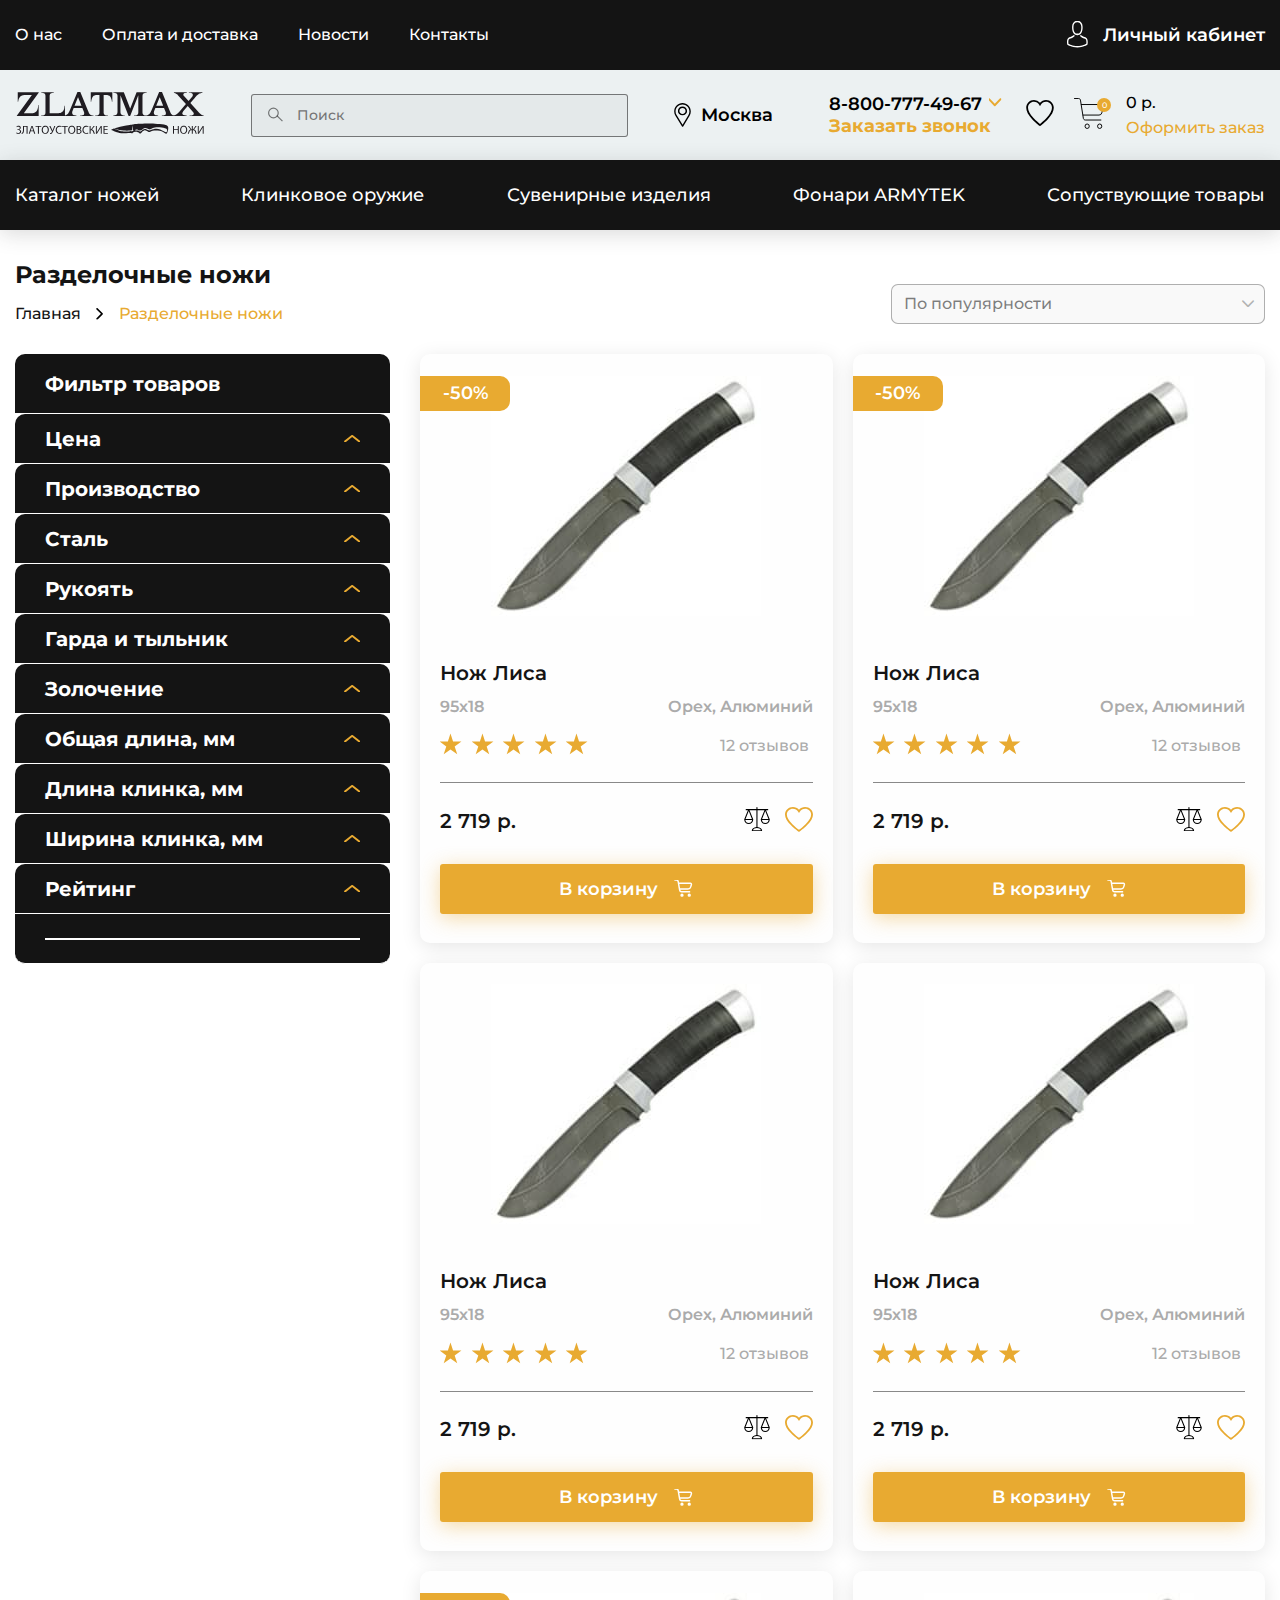
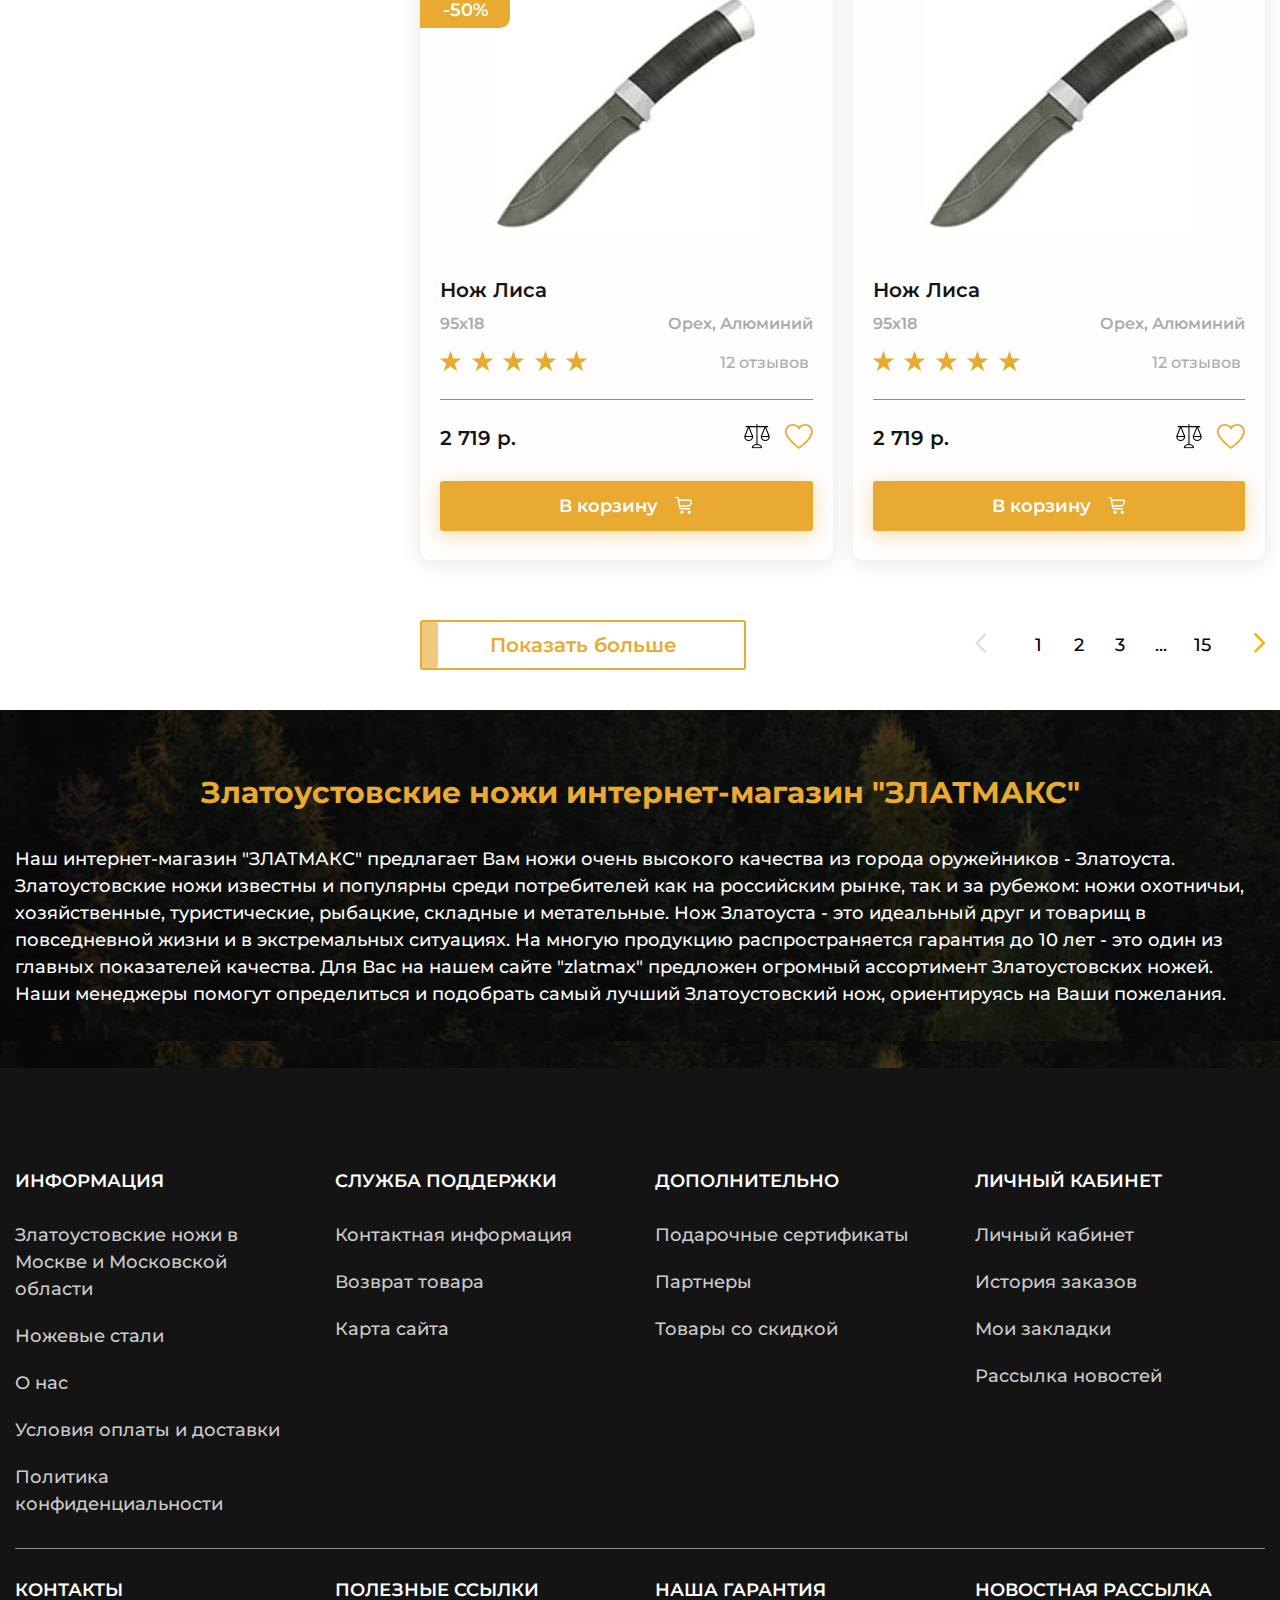
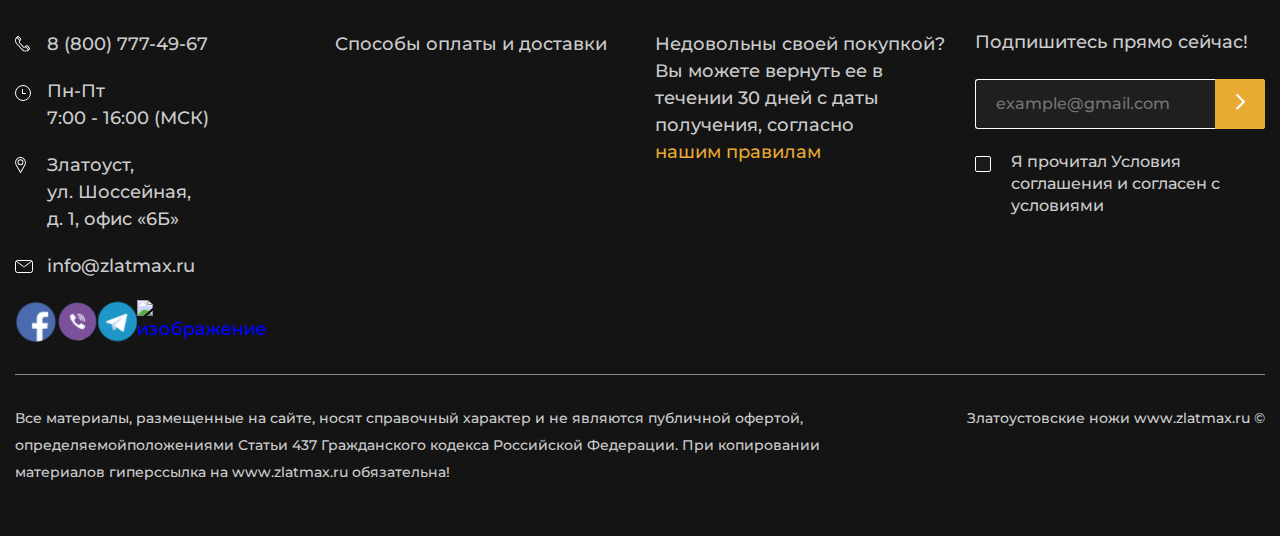
==== catalog.html @ 21d08f87 "Add files via upload" ====
<!DOCTYPE html>
<html lang="en">
<head>
   <meta charset="UTF-8">
   <meta name="viewport" content="width=device-width, initial-scale=1.0, maximum-scale=1.0, user-scalable=0">
   <meta name="format-detection" content="telephone=no">
   <meta name="description" content="On this site I will study CSS, HTML and Java Script, React">
   <meta name="keywords" content="Java-Script, JS, Java Script, React, HTML, CSS, SCSS, SASS, Home">
   <title>Catalog</title>
   <link rel="icon" href="assets/images/heart-like.svg">
   <link rel="stylesheet" href="https://necolas.github.io/normalize.css/8.0.1/normalize.css">
   <link rel="stylesheet" href="assets/css/catalog-style.min.css">
</head>
<body>
   <div class="wrapper">
   	<div class="header">
   	   <div class="header__top header-top">
   	      <div class="header-top__container container">
   	         <div class="header-top__menu menu">
   	            <button class="menu__back-btn"><svg>
   	                  <use xlink:href="./assets/images/sprite.svg#back-icon"></use>
   	               </svg>Назад</button>
   	            <div class="bottom-transition"></div>
   	            <nav class="menu__body">
   	               <ul class="menu__list">
   	                  <li class="menu__item menu__item_mobile"><a href="" class="menu__link">Личный кабинет</a></li>
   	                  <li class="menu__item menu__item_mobile"><a class="menu__link menu__link-next"><span>Каталог товаров</span><svg>
   	                           <use xlink:href="./assets/images/sprite.svg#next-icon"></use>
   	                        </svg></a></li>
   	                  <li class="menu__item"><a href="" class="menu__link">О нас</a></li>
   	                  <li class="menu__item"><a href="" class="menu__link">Оплата и доставка</a></li>
   	                  <li class="menu__item"><a href="" class="menu__link">Новости</a></li>
   	                  <li class="menu__item"><a href="" class="menu__link">Контакты</a></li>
   	               </ul>
   	            </nav>
   	         </div>
   	         <a href="" class="header-top__user"><svg>
   	               <use xlink:href="./assets/images/sprite.svg#profile-icon"></use>
   	            </svg><span>Личный кабинет</span></a>
   	         <button type="button" class="menu__btn"><span></span></button>
   	      </div>
   	   </div>
   	   <div class="header__center header-center">
   	      <div class="header-center__container container">
   	         <a href="" class="header-center__logo" tabindex="-1"><svg>
   	               <use xlink:href="./assets/images/sprite.svg#logo"></use>
   	            </svg></a>
   	         <div class="header-center__search">
   	            <form action="#" class="header-search">
   	               <button type="submit" class="header-search__btn" tabindex="-1"><svg>
   	                     <use xlink:href="./assets/images/sprite.svg#search-icon"></use>
   	                  </svg></button>
   	               <input type="text" class="header-search__input" placeholder="Поиск">
   	            </form>
   	         </div>
   	         <div class="header-center__actions header-actions">
   	            <a href="#" class="header-actions__location"><svg>
   	                  <use xlink:href="./assets/images/sprite.svg#location-logo"></use>
   	               </svg>Москва</a>
   	         </div>
   	         <div class="header-actions__phones header-phones">
   	            <div class="header-phones__inner">
   	               <div class="header-phones__wrapper">
   	                  <a href="tel:8-800-777-49-67" class="header-phones__number" tabindex="-1">8-800-777-49-67</a>
   	                  <button class="header-phones__btn"><svg>
   	                        <use xlink:href="./assets/images/sprite.svg#arrow-icon"></use>
   	                     </svg></button>
   	               </div>
   	               <ul class="header-phones__list">
   	                  <li class="header-phones__item"><a href="tel:8-800-777-49-68" class="header-phones__number">8-800-777-49-68</a></li>
   	                  <li class="header-phones__item"><a href="tel:8-800-777-49-69" class="header-phones__number">8-800-777-49-69</a></li>
   	                  <li class="header-phones__item"><a href="tel:8-800-777-49-70" class="header-phones__number">8-800-777-49-70</a></li>
   	               </ul>
   	            </div>
   	            <a class="header-phones__order-call" href="" tabindex="-1">Заказать звонок</a>
   	         </div>
   	         <button class="header-action__favorite" tabindex="-1"><svg>
   	               <use xlink:href="./assets/images/sprite.svg#heart-like"></use>
   	            </svg></button>
   	         <div class="header-center__cart header-cart">
   	            <a href="" class="header-cart__icon" tabindex="-1"><svg>
   	                  <use xlink:href="./assets/images/sprite.svg#cart-icon"></use>
   	               </svg><span>0</span></a>
   	            <div class="header-cart__body">
   	               <div class="header-cart__balance">0 р.</div>
   	               <a href="" class="header-cart__checkout">Оформить заказ</a>
   	            </div>
   	         </div>
   	      </div>
   	   </div>
   	   <div class="header__bottom header-bottom">
   	      <nav class="header-bottom__menu menu-catalog">
   	         <div class="menu-catalog__container container">
   	            <ul class="menu-catalog__list">
   	               <li class="menu-catalog__item"><button id="menu1" class="menu-catalog__link">Каталог ножей</button></li>
   	               <li class="menu-catalog__item"><button id="menu2" class="menu-catalog__link">Клинковое оружие</button></li>
   	               <li class="menu-catalog__item"><button class="menu-catalog__link menu-catalog__link_not-active">Сувенирные изделия</button></li>
   	               <li class="menu-catalog__item"><button class="menu-catalog__link menu-catalog__link_not-active">Фонари ARMYTEK</button></li>
   	               <li class="menu-catalog__item"><button class="menu-catalog__link menu-catalog__link_not-active">Сопуствующие товары</button></li>
   	            </ul>
   	         </div>
   	         <div class="header-bottom__sub-menu sub-menu-catalog">
   	            <div class="sub-menu-catalog__container container">
   	               <div id="subMenu1" class="sub-menu-catalog__block">
   	                  <div class="sub-menu-catalog__column">
   	                     <a href="" class="sub-menu-catalog__category">Категория ножей</a>
   	                     <div class="sub-menu-catalog__decor"></div>
   	                     <ul class="sub-menu-catalog__list">
   	                        <li class="sub-menu-catalog__item"><a href="http://localhost:3000/catalog.html" class="sub-menu-catalog__link sub-menu-catalog__link_active">Разделочные ножи</a></li>
   	                        <li class="sub-menu-catalog__item"><a href="" class="sub-menu-catalog__link">Туристические ножи</a></li>
   	                        <li class="sub-menu-catalog__item"><a href="" class="sub-menu-catalog__link">Ножи охотничьи</a></li>
   	                        <li class="sub-menu-catalog__item"><a href="" class="sub-menu-catalog__link">Булатные ножи</a></li>
   	                        <li class="sub-menu-catalog__item"><a href="" class="sub-menu-catalog__link">Ножи из дамаска</a></li>
   	                        <li class="sub-menu-catalog__item"><a href="" class="sub-menu-catalog__link">Тактического назначения</a></li>
   	                        <li class="sub-menu-catalog__item"><a href="" class="sub-menu-catalog__link">Метательные ножи</a></li>
   	                        <li class="sub-menu-catalog__item"><a href="" class="sub-menu-catalog__link">Мачете и кукри</a></li>
   	                        <li class="sub-menu-catalog__item"><a href="" class="sub-menu-catalog__link">Ножи кухонные</a></li>
   	                     </ul>
   	                     <div class="sub-menu-catalog__decor"></div>
   	                     <a href="" class="sub-menu-catalog__see-all">Смотреть все</a>
   	                  </div>
   	                  <div class="sub-menu-catalog__column">
   	                     <a href="" class="sub-menu-catalog__category">Производство ножей</a>
   	                     <div class="sub-menu-catalog__decor"></div>
   	                     <ul class="sub-menu-catalog__list">
   	                        <li class="sub-menu-catalog__item"><a href="" class="sub-menu-catalog__link">Ножи АИР</a></li>
   	                        <li class="sub-menu-catalog__item"><a href="" class="sub-menu-catalog__link">Ножи ЗИК</a></li>
   	                        <li class="sub-menu-catalog__item"><a href="" class="sub-menu-catalog__link">Ножи ЗЗОСС</a></li>
   	                        <li class="sub-menu-catalog__item"><a href="" class="sub-menu-catalog__link">Ножи РОСоружие</a></li>
   	                        <li class="sub-menu-catalog__item"><a href="" class="sub-menu-catalog__link">Ножи из дамаска</a></li>
   	                        <li class="sub-menu-catalog__item"><a href="" class="sub-menu-catalog__link">Ножи Оружейник</a></li>
   	                        <li class="sub-menu-catalog__item"><a href="" class="sub-menu-catalog__link">Булат Сергея Баранова</a></li>
   	                        <li class="sub-menu-catalog__item"><a href="" class="sub-menu-catalog__link">Булат Андрея Умерова</a></li>
   	                        <li class="sub-menu-catalog__item"><a href="" class="sub-menu-catalog__link">Ножи Златко</a></li>
   	                        <li class="sub-menu-catalog__item"><a href="" class="sub-menu-catalog__link">Ножи Стиль-М</a></li>
   	                        <li class="sub-menu-catalog__item"><a href="" class="sub-menu-catalog__link">Оружейная компания</a></li>
   	                     </ul>
   	                     <div class="sub-menu-catalog__decor"></div>
   	                     <a href="" class="sub-menu-catalog__see-all">Смотреть все</a>
   	                  </div>
   	                  <div class="sub-menu-catalog__column">
   	                     <a href="" class="sub-menu-catalog__category">Ножи по маркам стали</a>
   	                     <div class="sub-menu-catalog__decor"></div>
   	                     <ul class="sub-menu-catalog__list">
   	                        <li class="sub-menu-catalog__item"><a href="" class="sub-menu-catalog__link">Ножи из стали 40х102С2М</a></li>
   	                        <li class="sub-menu-catalog__item"><a href="" class="sub-menu-catalog__link">Ножи из стали 95х18</a></li>
   	                        <li class="sub-menu-catalog__item"><a href="" class="sub-menu-catalog__link">Ножи из стали 100х13м</a></li>
   	                        <li class="sub-menu-catalog__item"><a href="" class="sub-menu-catalog__link">Ножи из стали 110х18м-ШД</a></li>
   	                        <li class="sub-menu-catalog__item"><a href="" class="sub-menu-catalog__link">Ножи из стали ЭИ-107 ТЦ</a></li>
   	                        <li class="sub-menu-catalog__item"><a href="" class="sub-menu-catalog__link">Ножи из стали 50х14МФ</a></li>
   	                        <li class="sub-menu-catalog__item"><a href="" class="sub-menu-catalog__link">Ножи из стали AUS-8</a></li>
   	                        <li class="sub-menu-catalog__item"><a href="" class="sub-menu-catalog__link">Ножи из стали К340</a></li>
   	                        <li class="sub-menu-catalog__item"><a href="" class="sub-menu-catalog__link">Ножи из стали M390</a></li>
   	                        <li class="sub-menu-catalog__item"><a href="" class="sub-menu-catalog__link">Ножи из стали ЭП-766</a></li>
   	                     </ul>
   	                     <div class="sub-menu-catalog__decor"></div>
   	                     <a href="" class="sub-menu-catalog__see-all">Смотреть все</a>
   	                  </div>
   	                  <div class="sub-menu-catalog__column">
   	                     <a href="" class="sub-menu-catalog__category">Заточка и полировка ножей</a>
   	                     <div class="sub-menu-catalog__decor"></div>
   	                     <ul class="sub-menu-catalog__list">
   	                        <li class="sub-menu-catalog__item"><a href="" class="sub-menu-catalog__link">Паста ГОИ</a></li>
   	                        <li class="sub-menu-catalog__item"><a href="" class="sub-menu-catalog__link">Алмазная паста</a></li>
   	                        <li class="sub-menu-catalog__item"><a href="" class="sub-menu-catalog__link">Бруски и камни для заточки</a></li>
   	                        <li class="sub-menu-catalog__item"><a href="" class="sub-menu-catalog__link">Заточные системы</a></li>
   	                     </ul>
   	                     <div class="sub-menu-catalog__decor"></div>
   	                     <a href="" class="sub-menu-catalog__see-all">Смотреть все</a>
   	                  </div>
   	                  <div class="sub-menu-catalog__column">
   	                     <a href="" class="sub-menu-catalog__category">Ножевая мастерская</a>
   	                     <div class="sub-menu-catalog__decor"></div>
   	                     <ul class="sub-menu-catalog__list">
   	                        <li class="sub-menu-catalog__item"><a href="" class="sub-menu-catalog__link">Ножевые клинки</a></li>
   	                        <li class="sub-menu-catalog__item"><a href="" class="sub-menu-catalog__link">Заготовки для ножей</a></li>
   	                        <li class="sub-menu-catalog__item"><a href="" class="sub-menu-catalog__link">Литье для ножей</a></li>
   	                        <li class="sub-menu-catalog__item"><a href="" class="sub-menu-catalog__link">Материалы для рукоятей</a></li>
   	                        <li class="sub-menu-catalog__item"><a href="" class="sub-menu-catalog__link">Уход за рукоятиями ножей</a></li>
   	                     </ul>
   	                     <div class="sub-menu-catalog__decor"></div>
   	                     <a href="" class="sub-menu-catalog__see-all">Смотреть все</a>
   	                  </div>
   	               </div>
   	               <div id="subMenu2" class="sub-menu-catalog__block">
   	                  <div class="sub-menu-catalog__column">
   	                     <a href="" class="sub-menu-catalog__category">Производство ножей</a>
   	                     <div class="sub-menu-catalog__decor"></div>
   	                     <ul class="sub-menu-catalog__list">
   	                        <li class="sub-menu-catalog__item"><a href="" class="sub-menu-catalog__link">Ножи АИР</a></li>
   	                        <li class="sub-menu-catalog__item"><a href="" class="sub-menu-catalog__link">Ножи ЗИК</a></li>
   	                        <li class="sub-menu-catalog__item"><a href="" class="sub-menu-catalog__link">Ножи ЗЗОСС</a></li>
   	                        <li class="sub-menu-catalog__item"><a href="" class="sub-menu-catalog__link">Ножи РОСоружие</a></li>
   	                        <li class="sub-menu-catalog__item"><a href="" class="sub-menu-catalog__link">Ножи из дамаска</a></li>
   	                        <li class="sub-menu-catalog__item"><a href="" class="sub-menu-catalog__link">Ножи Оружейник</a></li>
   	                        <li class="sub-menu-catalog__item"><a href="" class="sub-menu-catalog__link">Булат Сергея Баранова</a></li>
   	                        <li class="sub-menu-catalog__item"><a href="" class="sub-menu-catalog__link">Булат Андрея Умерова</a></li>
   	                        <li class="sub-menu-catalog__item"><a href="" class="sub-menu-catalog__link">Ножи Златко</a></li>
   	                        <li class="sub-menu-catalog__item"><a href="" class="sub-menu-catalog__link">Ножи Стиль-М</a></li>
   	                        <li class="sub-menu-catalog__item"><a href="" class="sub-menu-catalog__link">Оружейная компания</a></li>
   	                     </ul>
   	                     <div class="sub-menu-catalog__decor"></div>
   	                     <a href="" class="sub-menu-catalog__see-all">Смотреть все</a>
   	                  </div>
   	                  <div class="sub-menu-catalog__column">
   	                     <a href="" class="sub-menu-catalog__category">Ножи по маркам стали</a>
   	                     <div class="sub-menu-catalog__decor"></div>
   	                     <ul class="sub-menu-catalog__list">
   	                        <li class="sub-menu-catalog__item"><a href="" class="sub-menu-catalog__link">Ножи из стали 40х102С2М</a></li>
   	                        <li class="sub-menu-catalog__item"><a href="" class="sub-menu-catalog__link">Ножи из стали 95х18</a></li>
   	                        <li class="sub-menu-catalog__item"><a href="" class="sub-menu-catalog__link">Ножи из стали 100х13м</a></li>
   	                        <li class="sub-menu-catalog__item"><a href="" class="sub-menu-catalog__link">Ножи из стали 110х18м-ШД</a></li>
   	                        <li class="sub-menu-catalog__item"><a href="" class="sub-menu-catalog__link">Ножи из стали ЭИ-107 ТЦ</a></li>
   	                        <li class="sub-menu-catalog__item"><a href="" class="sub-menu-catalog__link">Ножи из стали 50х14МФ</a></li>
   	                        <li class="sub-menu-catalog__item"><a href="" class="sub-menu-catalog__link">Ножи из стали AUS-8</a></li>
   	                        <li class="sub-menu-catalog__item"><a href="" class="sub-menu-catalog__link">Ножи из стали К340</a></li>
   	                        <li class="sub-menu-catalog__item"><a href="" class="sub-menu-catalog__link">Ножи из стали M390</a></li>
   	                        <li class="sub-menu-catalog__item"><a href="" class="sub-menu-catalog__link">Ножи из стали ЭП-766</a></li>
   	                     </ul>
   	                     <div class="sub-menu-catalog__decor"></div>
   	                     <a href="" class="sub-menu-catalog__see-all">Смотреть все</a>
   	                  </div>
   	                  <div class="sub-menu-catalog__column">
   	                     <a href="" class="sub-menu-catalog__category">Заточка и полировка ножей</a>
   	                     <div class="sub-menu-catalog__decor"></div>
   	                     <ul class="sub-menu-catalog__list">
   	                        <li class="sub-menu-catalog__item"><a href="" class="sub-menu-catalog__link">Паста ГОИ</a></li>
   	                        <li class="sub-menu-catalog__item"><a href="" class="sub-menu-catalog__link">Алмазная паста</a></li>
   	                        <li class="sub-menu-catalog__item"><a href="" class="sub-menu-catalog__link">Бруски и камни для заточки</a></li>
   	                        <li class="sub-menu-catalog__item"><a href="" class="sub-menu-catalog__link">Заточные системы</a></li>
   	                     </ul>
   	                     <div class="sub-menu-catalog__decor"></div>
   	                     <a href="" class="sub-menu-catalog__see-all">Смотреть все</a>
   	                  </div>
   	                  <div class="sub-menu-catalog__column">
   	                     <a href="" class="sub-menu-catalog__category">Ножевая мастерская</a>
   	                     <div class="sub-menu-catalog__decor"></div>
   	                     <ul class="sub-menu-catalog__list">
   	                        <li class="sub-menu-catalog__item"><a href="" class="sub-menu-catalog__link">Ножевые клинки</a></li>
   	                        <li class="sub-menu-catalog__item"><a href="" class="sub-menu-catalog__link">Заготовки для ножей</a></li>
   	                        <li class="sub-menu-catalog__item"><a href="" class="sub-menu-catalog__link">Литье для ножей</a></li>
   	                        <li class="sub-menu-catalog__item"><a href="" class="sub-menu-catalog__link">Материалы для рукоятей</a></li>
   	                        <li class="sub-menu-catalog__item"><a href="" class="sub-menu-catalog__link">Уход за рукоятиями ножей</a></li>
   	                     </ul>
   	                     <div class="sub-menu-catalog__decor"></div>
   	                     <a href="" class="sub-menu-catalog__see-all">Смотреть все</a>
   	                  </div>
   	               </div>
   	            </div>
   	         </div>
   	      </nav>
   	   </div>
   	</div>
   	<main class="main">
   		<div class="header-catalog">
   			<div class="container header-catalog__container">
   				<div class="header-catalog__wrapper">
   					<h1 class="header-catalog__title">Разделочные ножи</h1>
   					<nav class="breadcrumbs">
   						<ul class="breadcrumbs__list">
   							<li class="breadcrumbs__item"><a href="http://localhost:3000" class="breadcrumbs__link"><span>Главная</span><svg>
   										<use xlink:href="./assets/images/sprite.svg#arrow-icon-white"></use>
   									</svg></a></li>
   							<li class="breadcrumbs__item"><span class="breadcrumbs__current">Разделочные ножи</span></li>
   						</ul>
   					</nav>
   				</div>
   				<div class="catalog__control">
   					<select name="form[]" class="control">
   						<option value="1">По популярности</option>
   						<option value="2">Дешевле</option>
   						<option value="3">Дороже</option>
   						<option value="4">По рейтингу</option>
   					</select>
   				</div>
   			</div>
   		</div>
   		<div class="catalog">
   			<div class="catalog__container container">
   				<div class="catalog__row">
   					<div class="catalog__filter filter-catalog">
   						<div class="filter-catalog__title filter-catalog__title_home">Фильтр товаров<svg class="filter-catalog__title-svg">
   								<use xlink:href="./assets/images/sprite.svg#icon-spoiler"></use>
   							</svg>
   						</div>
   						<div class="filter-catalog__wrapper">
   							<div>
   								<details class="filter-catalog__spoiler">
   									<summary class="filter-catalog__spoiler-open-btn filter-catalog__title filter-catalog__title_spoiler">Цена<svg>
   											<use xlink:href="./assets/images/sprite.svg#icon-spoiler"></use>
   										</svg></summary>
   									<div class="filter-catalog__content filter-content content">
   										<div class="filter-content__body">
   											<label class="filter-content__label">
   												<input id="range-from" type="number" oninput="this.value = this.value.slice(0, 5)" class="filter-content__input">
   												<span>₽</span>
   											</label>
   											<label class="filter-content__label">
   												<input id="range-to" type="number" oninput="this.value = this.value.slice(0, 5)" class="filter-content__input">
   												<span>₽</span>
   											</label>
   										</div>
   										<div id="range" class="filter-content__range"></div>
   									</div>
   								</details>
   								<details class="filter-catalog__spoiler">
   									<summary class="filter-catalog__spoiler-open-btn filter-catalog__title filter-catalog__title_spoiler">Производство<svg>
   											<use xlink:href="./assets/images/sprite.svg#icon-spoiler"></use>
   										</svg></summary>
   									<ul class="filter-choice content">
   										<li class="filter-choice__item">
   											<label class="filter-choice__label" for="a_1">
   												<input class="filter-choice__checkbox" name="a" id="a_1" type="checkbox" tabindex="-1">
   												<span class="filter-choice__checkbox-style"></span>
   												<div class="filter-choice__text">АиР<span>(250)</span></div>
   											</label>
   										</li>
   										<li class="filter-choice__item">
   											<label class="filter-choice__label" for="a_2">
   												<input class="filter-choice__checkbox" name="a" id="a_2" type="checkbox" tabindex="-1">
   												<span class="filter-choice__checkbox-style"></span>
   												<div class="filter-choice__text">Булат Сергея Баранова<span>(25)</span></div>
   											</label>
   										</li>
   										<li class="filter-choice__item">
   											<label class="filter-choice__label" for="a_3">
   												<input class="filter-choice__checkbox" name="a" id="a_3" type="checkbox" tabindex="-1">
   												<span class="filter-choice__checkbox-style"></span>
   												<div class="filter-choice__text">Булат Умерова<span>(265)</span></div>
   											</label>
   										</li>
   										<li class="filter-choice__item">
   											<label class="filter-choice__label" for="a_4">
   												<input class="filter-choice__checkbox" name="a" id="a_4" type="checkbox" tabindex="-1">
   												<span class="filter-choice__checkbox-style"></span>
   												<div class="filter-choice__text">ЗЗОСС<span>(18)</span></div>
   											</label>
   										</li>
   										<li class="filter-choice__item">
   											<label class="filter-choice__label" for="a_5">
   												<input class="filter-choice__checkbox" name="a" id="a_5" type="checkbox" tabindex="-1">
   												<span class="filter-choice__checkbox-style"></span>
   												<div class="filter-choice__text">ЗИК<span>(170)</span></div>
   											</label>
   										</li>
   										<li class="filter-choice__item">
   											<label class="filter-choice__label" for="a_6">
   												<input class="filter-choice__checkbox" name="a" id="a_6" type="checkbox" tabindex="-1">
   												<span class="filter-choice__checkbox-style"></span>
   												<div class="filter-choice__text">ЗЛАТКО<span>(170)</span></div>
   											</label>
   										</li>
   										<li class="filter-choice__item">
   											<label class="filter-choice__label" for="a_7">
   												<input class="filter-choice__checkbox" name="a" id="a_7" type="checkbox" tabindex="-1">
   												<span class="filter-choice__checkbox-style"></span>
   												<div class="filter-choice__text">ЗлатПрофит<span>(170)</span></div>
   											</label>
   										</li>
   										<li class="filter-choice__item">
   											<label class="filter-choice__label" for="a_8">
   												<input class="filter-choice__checkbox" name="a" id="a_8" type="checkbox" tabindex="-1">
   												<span class="filter-choice__checkbox-style"></span>
   												<div class="filter-choice__text">ЗОК<span>(170)</span></div>
   											</label>
   										</li>
   										<li class="filter-choice__item">
   											<label class="filter-choice__label" for="a_9">
   												<input class="filter-choice__checkbox" name="a" id="a_9" type="checkbox" tabindex="-1">
   												<span class="filter-choice__checkbox-style"></span>
   												<div class="filter-choice__text">НБК<span>(170)</span></div>
   											</label>
   										</li>
   										<li class="filter-choice__item">
   											<label class="filter-choice__label" for="a_10">
   												<input class="filter-choice__checkbox" name="a" id="a_10" type="checkbox" tabindex="-1">
   												<span class="filter-choice__checkbox-style"></span>
   												<div class="filter-choice__text">НИКОН<span>(170)</span></div>
   											</label>
   										</li>
   										<li class="filter-choice__item">
   											<label class="filter-choice__label" for="a_11">
   												<input class="filter-choice__checkbox" name="a" id="a_11" type="checkbox" tabindex="-1">
   												<span class="filter-choice__checkbox-style"></span>
   												<div class="filter-choice__text">Оружейник<span>(170)</span></div>
   											</label>
   										</li>
   										<li class="filter-choice__item">
   											<label class="filter-choice__label" for="a_12">
   												<input class="filter-choice__checkbox" name="a" id="a_12" type="checkbox" tabindex="-1">
   												<span class="filter-choice__checkbox-style"></span>
   												<div class="filter-choice__text">РОСоружие<span>(170)</span></div>
   											</label>
   										</li>
   										<li class="filter-choice__item">
   											<label class="filter-choice__label" for="a_13">
   												<input class="filter-choice__checkbox" name="a" id="a_13" type="checkbox" tabindex="-1">
   												<span class="filter-choice__checkbox-style"></span>
   												<div class="filter-choice__text">СТИЛЬ-М<span>(170)</span></div>
   											</label>
   										</li>
   										<button class="filter-choice__clear-all" tabindex="-1" id="a_">очистить всё</button>
   									</ul>
   								</details>
   								<details class="filter-catalog__spoiler">
   									<summary class="filter-catalog__spoiler-open-btn filter-catalog__title filter-catalog__title_spoiler">Сталь<svg>
   											<use xlink:href="./assets/images/sprite.svg#icon-spoiler"></use>
   										</svg></summary>
   									<ul class="filter-choice content">
   										<li class="filter-choice__item">
   											<label class="filter-choice__label" for="b_1">
   												<input class="filter-choice__checkbox" id="b_1" type="checkbox" tabindex="-1">
   												<span class="filter-choice__checkbox-style"></span>
   												<div class="filter-choice__text">100Х13М<span>(250)</span></div>
   											</label>
   										</li>
   										<li class="filter-choice__item">
   											<label class="filter-choice__label" for="b_2">
   												<input class="filter-choice__checkbox" id="b_2" type="checkbox" tabindex="-1">
   												<span class="filter-choice__checkbox-style"></span>
   												<div class="filter-choice__text">110Х18М-ШД<span>(25)</span></div>
   											</label>
   										</li>
   										<li class="filter-choice__item">
   											<label class="filter-choice__label" for="b_3">
   												<input class="filter-choice__checkbox" id="b_3" type="checkbox" tabindex="-1">
   												<span class="filter-choice__checkbox-style"></span>
   												<div class="filter-choice__text">40Х10С2М (ЭИ-107)<span>(265)</span></div>
   											</label>
   										</li>
   										<li class="filter-choice__item">
   											<label class="filter-choice__label" for="b_4">
   												<input class="filter-choice__checkbox" id="b_4" type="checkbox" tabindex="-1">
   												<span class="filter-choice__checkbox-style"></span>
   												<div class="filter-choice__text">50Х14МФ<span>(18)</span></div>
   											</label>
   										</li>
   										<li class="filter-choice__item">
   											<label class="filter-choice__label" for="b_5">
   												<input class="filter-choice__checkbox" id="b_5" type="checkbox" tabindex="-1">
   												<span class="filter-choice__checkbox-style"></span>
   												<div class="filter-choice__text">95Х18<span>(170)</span></div>
   											</label>
   										</li>
   										<li class="filter-choice__item">
   											<label class="filter-choice__label" for="b_6">
   												<input class="filter-choice__checkbox" id="b_6" type="checkbox" tabindex="-1">
   												<span class="filter-choice__checkbox-style"></span>
   												<div class="filter-choice__text">AUS-8<span>(170)</span></div>
   											</label>
   										</li>
   										<li class="filter-choice__item">
   											<label class="filter-choice__label" for="b_7">
   												<input class="filter-choice__checkbox" id="b_7" type="checkbox" tabindex="-1">
   												<span class="filter-choice__checkbox-style"></span>
   												<div class="filter-choice__text">ELMAX<span>(170)</span></div>
   											</label>
   										</li>
   										<li class="filter-choice__item">
   											<label class="filter-choice__label" for="b_8">
   												<input class="filter-choice__checkbox" id="b_8" type="checkbox" tabindex="-1">
   												<span class="filter-choice__checkbox-style"></span>
   												<div class="filter-choice__text">RWL-34<span>(170)</span></div>
   											</label>
   										</li>
   										<li class="filter-choice__item">
   											<label class="filter-choice__label" for="b_9">
   												<input class="filter-choice__checkbox" id="b_9" type="checkbox" tabindex="-1">
   												<span class="filter-choice__checkbox-style"></span>
   												<div class="filter-choice__text">Дамаск<span>(170)</span></div>
   											</label>
   										</li>
   										<li class="filter-choice__item">
   											<label class="filter-choice__label" for="b_10">
   												<input class="filter-choice__checkbox" id="b_10" type="checkbox" tabindex="-1">
   												<span class="filter-choice__checkbox-style"></span>
   												<div class="filter-choice__text">К340<span>(170)</span></div>
   											</label>
   										</li>
   										<li class="filter-choice__item">
   											<label class="filter-choice__label" for="b_11">
   												<input class="filter-choice__checkbox" id="b_11" type="checkbox" tabindex="-1">
   												<span class="filter-choice__checkbox-style"></span>
   												<div class="filter-choice__text">Литой булат<span>(170)</span></div>
   											</label>
   										</li>
   										<li class="filter-choice__item">
   											<label class="filter-choice__label" for="b_12">
   												<input class="filter-choice__checkbox" id="b_12" type="checkbox" tabindex="-1">
   												<span class="filter-choice__checkbox-style"></span>
   												<div class="filter-choice__text">М390<span>(170)</span></div>
   											</label>
   										</li>
   										<button class="filter-choice__clear-all" tabindex="-1" id="b_">очистить всё</button>
   									</ul>
   								</details>
   								<details class="filter-catalog__spoiler">
   									<summary class="filter-catalog__spoiler-open-btn filter-catalog__title filter-catalog__title_spoiler">Рукоять<svg>
   											<use xlink:href="./assets/images/sprite.svg#icon-spoiler"></use>
   										</svg></summary>
   									<ul class="filter-choice content">
   										<li class="filter-choice__item">
   											<label class="filter-choice__label" for="c_1">
   												<input class="filter-choice__checkbox" id="c_1" type="checkbox" tabindex="-1">
   												<span class="filter-choice__checkbox-style"></span>
   												<div class="filter-choice__text">Mercorne<span>(250)</span></div>
   											</label>
   										</li>
   										<li class="filter-choice__item">
   											<label class="filter-choice__label" for="c_2">
   												<input class="filter-choice__checkbox" id="c_2" type="checkbox" tabindex="-1">
   												<span class="filter-choice__checkbox-style"></span>
   												<div class="filter-choice__text">Березовый кап<span>(25)</span></div>
   											</label>
   										</li>
   										<li class="filter-choice__item">
   											<label class="filter-choice__label" for="c_3">
   												<input class="filter-choice__checkbox" id="c_3" type="checkbox" tabindex="-1">
   												<span class="filter-choice__checkbox-style"></span>
   												<div class="filter-choice__text">Бубинго<span>(265)</span></div>
   											</label>
   										</li>
   										<li class="filter-choice__item">
   											<label class="filter-choice__label" for="c_4">
   												<input class="filter-choice__checkbox" id="c_4" type="checkbox" tabindex="-1">
   												<span class="filter-choice__checkbox-style"></span>
   												<div class="filter-choice__text">Граб<span>(18)</span></div>
   											</label>
   										</li>
   										<li class="filter-choice__item">
   											<label class="filter-choice__label" for="c_5">
   												<input class="filter-choice__checkbox" id="c_5" type="checkbox" tabindex="-1">
   												<span class="filter-choice__checkbox-style"></span>
   												<div class="filter-choice__text">Дуб<span>(170)</span></div>
   											</label>
   										</li>
   										<li class="filter-choice__item">
   											<label class="filter-choice__label" for="c_6">
   												<input class="filter-choice__checkbox" id="c_6" type="checkbox" tabindex="-1">
   												<span class="filter-choice__checkbox-style"></span>
   												<div class="filter-choice__text">Кап<span>(170)</span></div>
   											</label>
   										</li>
   										<li class="filter-choice__item">
   											<label class="filter-choice__label" for="c_7">
   												<input class="filter-choice__checkbox" id="c_7" type="checkbox" tabindex="-1">
   												<span class="filter-choice__checkbox-style"></span>
   												<div class="filter-choice__text">Комбинированная<span>(170)</span></div>
   											</label>
   										</li>
   										<li class="filter-choice__item">
   											<label class="filter-choice__label" for="c_8">
   												<input class="filter-choice__checkbox" id="c_8" type="checkbox" tabindex="-1">
   												<span class="filter-choice__checkbox-style"></span>
   												<div class="filter-choice__text">Каштан<span>(170)</span></div>
   											</label>
   										</li>
   										<li class="filter-choice__item">
   											<label class="filter-choice__label" for="c_9">
   												<input class="filter-choice__checkbox" id="c_9" type="checkbox" tabindex="-1">
   												<span class="filter-choice__checkbox-style"></span>
   												<div class="filter-choice__text">Квартопрен<span>(170)</span></div>
   											</label>
   										</li>
   										<li class="filter-choice__item">
   											<label class="filter-choice__label" for="c_10">
   												<input class="filter-choice__checkbox" id="c_10" type="checkbox" tabindex="-1">
   												<span class="filter-choice__checkbox-style"></span>
   												<div class="filter-choice__text">Кожа-Металл<span>(170)</span></div>
   											</label>
   										</li>
   										<li class="filter-choice__item">
   											<label class="filter-choice__label" for="c_11">
   												<input class="filter-choice__checkbox" id="c_11" type="checkbox" tabindex="-1">
   												<span class="filter-choice__checkbox-style"></span>
   												<div class="filter-choice__text">Комбинированная<span>(170)</span></div>
   											</label>
   										</li>
   										<button class="filter-choice__clear-all" tabindex="-1" id="c_">очистить всё</button>
   									</ul>
   								</details>
   								<details class="filter-catalog__spoiler">
   									<summary class="filter-catalog__spoiler-open-btn filter-catalog__title filter-catalog__title_spoiler">Гарда и тыльник<svg>
   											<use xlink:href="./assets/images/sprite.svg#icon-spoiler"></use>
   										</svg></summary>
   									<ul class="filter-choice content">
   										<li class="filter-choice__item">
   											<label class="filter-choice__label" for="d_1">
   												<input class="filter-choice__checkbox" id="d_1" type="checkbox" tabindex="-1">
   												<span class="filter-choice__checkbox-style"></span>
   												<div class="filter-choice__text">Алюминий<span>(250)</span></div>
   											</label>
   										</li>
   										<li class="filter-choice__item">
   											<label class="filter-choice__label" for="d_2">
   												<input class="filter-choice__checkbox" id="d_2" type="checkbox" tabindex="-1">
   												<span class="filter-choice__checkbox-style"></span>
   												<div class="filter-choice__text">Латунь<span>(25)</span></div>
   											</label>
   										</li>
   										<li class="filter-choice__item">
   											<label class="filter-choice__label" for="d_3">
   												<input class="filter-choice__checkbox" id="d_3" type="checkbox" tabindex="-1">
   												<span class="filter-choice__checkbox-style"></span>
   												<div class="filter-choice__text">Литой Барс<span>(265)</span></div>
   											</label>
   										</li>
   										<li class="filter-choice__item">
   											<label class="filter-choice__label" for="d_4">
   												<input class="filter-choice__checkbox" id="d_4" type="checkbox" tabindex="-1">
   												<span class="filter-choice__checkbox-style"></span>
   												<div class="filter-choice__text">Литой Пума<span>(18)</span></div>
   											</label>
   										</li>
   										<li class="filter-choice__item">
   											<label class="filter-choice__label" for="d_5">
   												<input class="filter-choice__checkbox" id="d_5" type="checkbox" tabindex="-1">
   												<span class="filter-choice__checkbox-style"></span>
   												<div class="filter-choice__text">Литье<span>(170)</span></div>
   											</label>
   										</li>
   										<li class="filter-choice__item">
   											<label class="filter-choice__label" for="d_6">
   												<input class="filter-choice__checkbox" id="d_6" type="checkbox" tabindex="-1">
   												<span class="filter-choice__checkbox-style"></span>
   												<div class="filter-choice__text">Металлический<span>(170)</span></div>
   											</label>
   										</li>
   										<li class="filter-choice__item">
   											<label class="filter-choice__label" for="d_7">
   												<input class="filter-choice__checkbox" id="d_7" type="checkbox" tabindex="-1">
   												<span class="filter-choice__checkbox-style"></span>
   												<div class="filter-choice__text">Нержавеющая сталь<span>(170)</span></div>
   											</label>
   										</li>
   										<li class="filter-choice__item">
   											<label class="filter-choice__label" for="d_8">
   												<input class="filter-choice__checkbox" id="d_8" type="checkbox" tabindex="-1">
   												<span class="filter-choice__checkbox-style"></span>
   												<div class="filter-choice__text">Текстолит<span>(170)</span></div>
   											</label>
   										</li>
   										<li class="filter-choice__item">
   											<label class="filter-choice__label" for="d_9">
   												<input class="filter-choice__checkbox" id="d_9" type="checkbox" tabindex="-1">
   												<span class="filter-choice__checkbox-style"></span>
   												<div class="filter-choice__text">Комбинированная<span>(170)</span></div>
   											</label>
   										</li>
   										<button class="filter-choice__clear-all" tabindex="-1" id="d_">очистить всё</button>
   									</ul>
   								</details>
   								<details class="filter-catalog__spoiler">
   									<summary class="filter-catalog__spoiler-open-btn filter-catalog__title filter-catalog__title_spoiler">Золочение<svg>
   											<use xlink:href="./assets/images/sprite.svg#icon-spoiler"></use>
   										</svg></summary>
   									<ul class="filter-choice content">
   										<li class="filter-choice__item">
   											<label class="filter-choice__label" for="e_1">
   												<input class="filter-choice__checkbox" id="e_1" type="checkbox" tabindex="-1">
   												<span class="filter-choice__checkbox-style"></span>
   												<div class="filter-choice__text">Золочение клинка</div>
   											</label>
   										</li>
   										<li class="filter-choice__item">
   											<label class="filter-choice__label" for="e_2">
   												<input class="filter-choice__checkbox" id="e_2" type="checkbox" tabindex="-1">
   												<span class="filter-choice__checkbox-style"></span>
   												<div class="filter-choice__text">Золочение рисунка на&nbsp;клинке</div>
   											</label>
   										</li>
   									</ul>
   								</details>
   								<details class="filter-catalog__spoiler">
   									<summary class="filter-catalog__spoiler-open-btn filter-catalog__title filter-catalog__title_spoiler">Общая длина, мм<svg>
   											<use xlink:href="./assets/images/sprite.svg#icon-spoiler"></use>
   										</svg></summary>
   									<div class="filter-catalog__content filter-content content">
   										<div class="filter-content__body">
   											<label class="filter-content__label">
   												<input id="range-from-length-all" type="number" oninput="this.value = this.value.slice(0, 5)" class="filter-content__input">
   											</label>
   											<label class="filter-content__label">
   												<input id="range-to-length-all" type="number" oninput="this.value = this.value.slice(0, 5)" class="filter-content__input">
   											</label>
   										</div>
   										<div id="range-length-all" class="filter-content__range"></div>
   									</div>
   								</details>
   								<details class="filter-catalog__spoiler">
   									<summary class="filter-catalog__spoiler-open-btn filter-catalog__title filter-catalog__title_spoiler">Длина клинка, мм<svg>
   											<use xlink:href="./assets/images/sprite.svg#icon-spoiler"></use>
   										</svg></summary>
   									<div class="filter-catalog__content filter-content content">
   										<div class="filter-content__body">
   											<label class="filter-content__label">
   												<input id="range-from-length" type="number" oninput="this.value = this.value.slice(0, 5)" class="filter-content__input">
   											</label>
   											<label class="filter-content__label">
   												<input id="range-to-length" type="number" oninput="this.value = this.value.slice(0, 5)" class="filter-content__input">
   											</label>
   										</div>
   										<div id="range-length" class="filter-content__range"></div>
   									</div>
   								</details>
   								<details class="filter-catalog__spoiler">
   									<summary class="filter-catalog__spoiler-open-btn filter-catalog__title filter-catalog__title_spoiler">Ширина клинка, мм<svg>
   											<use xlink:href="./assets/images/sprite.svg#icon-spoiler"></use>
   										</svg></summary>
   									<div class="filter-catalog__content filter-content content">
   										<div class="filter-content__body">
   											<label class="filter-content__label">
   												<input id="range-from-width" type="number" oninput="this.value = this.value.slice(0, 5)" class="filter-content__input">
   											</label>
   											<label class="filter-content__label">
   												<input id="range-to-width" type="number" oninput="this.value = this.value.slice(0, 5)" class="filter-content__input">
   											</label>
   										</div>
   										<div id="range-width" class="filter-content__range"></div>
   									</div>
   								</details>
   								<details class="filter-catalog__spoiler">
   									<summary class="filter-catalog__spoiler-open-btn filter-catalog__title filter-catalog__title_spoiler ">Рейтинг<svg>
   											<use xlink:href="./assets/images/sprite.svg#icon-spoiler"></use>
   										</svg></summary>
   									<ul class="filter-choice filter-choice_rating content">
   										<li class="filter-choice__item">
   											<label class="filter-choice__label" for="f_1">
   												<input class="filter-choice__checkbox" id="f_1" type="checkbox" tabindex="-1">
   												<span class="filter-choice__checkbox-style"></span>
   												<ul class="rating filter-choice__rating filter-choice__text">
   													<li class="rating__item" value="1"><svg>
   															<use xlink:href="./assets/images/sprite.svg#star"></use>
   														</svg></li>
   													<li class="rating__item" value="2"><svg>
   															<use xlink:href="./assets/images/sprite.svg#star"></use>
   														</svg></li>
   													<li class="rating__item" value="3"><svg>
   															<use xlink:href="./assets/images/sprite.svg#star"></use>
   														</svg></li>
   													<li class="rating__item" value="4"><svg>
   															<use xlink:href="./assets/images/sprite.svg#star"></use>
   														</svg></li>
   													<li class="rating__item" value="5"><svg>
   															<use xlink:href="./assets/images/sprite.svg#star"></use>
   														</svg></li><span>5/5</span>
   												</ul>
   											</label>
   										</li>
   										<li class="filter-choice__item">
   											<label class="filter-choice__label" for="f_2">
   												<input class="filter-choice__checkbox" id="f_2" type="checkbox" tabindex="-1">
   												<span class="filter-choice__checkbox-style"></span>
   												<ul class="rating filter-choice__rating filter-choice__text">
   													<li class="rating__item" value="1"><svg>
   															<use xlink:href="./assets/images/sprite.svg#star"></use>
   														</svg></li>
   													<li class="rating__item" value="2"><svg>
   															<use xlink:href="./assets/images/sprite.svg#star"></use>
   														</svg></li>
   													<li class="rating__item" value="3"><svg>
   															<use xlink:href="./assets/images/sprite.svg#star"></use>
   														</svg></li>
   													<li class="rating__item" value="4"><svg>
   															<use xlink:href="./assets/images/sprite.svg#star"></use>
   														</svg></li><span>4/5</span>
   												</ul>
   											</label>
   										</li>
   										<li class="filter-choice__item">
   											<label class="filter-choice__label" for="f_3">
   												<input class="filter-choice__checkbox" id="f_3" type="checkbox" tabindex="-1">
   												<span class="filter-choice__checkbox-style"></span>
   												<ul class="rating filter-choice__rating filter-choice__text">
   													<li class="rating__item" value="1"><svg>
   															<use xlink:href="./assets/images/sprite.svg#star"></use>
   														</svg></li>
   													<li class="rating__item" value="2"><svg>
   															<use xlink:href="./assets/images/sprite.svg#star"></use>
   														</svg></li>
   													<li class="rating__item" value="3"><svg>
   															<use xlink:href="./assets/images/sprite.svg#star"></use>
   														</svg></li><span>3/5</span>
   												</ul>
   											</label>
   										</li>
   										<li class="filter-choice__item">
   											<label class="filter-choice__label" for="f_4">
   												<input class="filter-choice__checkbox" id="f_4" type="checkbox" tabindex="-1">
   												<span class="filter-choice__checkbox-style"></span>
   												<ul class="rating filter-choice__rating filter-choice__text">
   													<li class="rating__item" value="1"><svg>
   															<use xlink:href="./assets/images/sprite.svg#star"></use>
   														</svg></li>
   													<li class="rating__item" value="2"><svg>
   															<use xlink:href="./assets/images/sprite.svg#star"></use>
   														</svg></li><span>2/5</span>
   												</ul>
   											</label>
   										</li>
   										<li class="filter-choice__item">
   											<label class="filter-choice__label" for="f_5">
   												<input class="filter-choice__checkbox" id="f_5" type="checkbox" tabindex="-1">
   												<span class="filter-choice__checkbox-style"></span>
   												<ul class="rating filter-choice__rating filter-choice__text">
   													<li class="rating__item" value="1"><svg>
   															<use xlink:href="./assets/images/sprite.svg#star"></use>
   														</svg></li><span>1/5</span>
   												</ul>
   											</label>
   										</li><button class="filter-choice__clear-all" tabindex="-1" id="f_">очистить всё</button>
   									</ul>
   								</details>
   								<div class="filter-catalog__title filter-catalog__title_spoiler"></div>
   							</div>
   						</div>
   					</div>
   					<div class="catalog__content">
   						<div class="catalog__product">
   							<div class="product-card">
      <div class="product-card__top">
         <div class="product-card__img"><img src="./assets/images/product-card__img.jpeg" alt=""></div>
      </div>
      <div class="product-card__center">
         <div class="product-card__name">Нож Лиса</div>
         <div class="product-card__description">
            <div class="product-card__size">95х18</div>
            <div class="product-card__materials">Орех, Алюминий</div>
         </div>
         <div class="product-card__body">
            <ul class="product-card__rating rating">
               <li class="rating__item" value="1"><svg>
                     <use xlink:href="./assets/images/sprite.svg#star"></use>
                  </svg></li>
               <li class="rating__item" value="2"><svg>
                     <use xlink:href="./assets/images/sprite.svg#star"></use>
                  </svg></li>
               <li class="rating__item" value="3"><svg>
                     <use xlink:href="./assets/images/sprite.svg#star"></use>
                  </svg></li>
               <li class="rating__item" value="4"><svg>
                     <use xlink:href="./assets/images/sprite.svg#star"></use>
                  </svg></li>
               <li class="rating__item" value="5"><svg>
                     <use xlink:href="./assets/images/sprite.svg#star"></use>
                  </svg></li>
            </ul>
            <a href="" class="product-card__reviews" tabindex="-1">12 отзывов</a>
         </div>
      </div>
      <div class="product-card__bottom">
         <div class="product-card__interaction">
            <div class="product-card__price">2 719 р.</div>
            <a href="" class="product-card__compare" tabindex="-1"><svg>
                  <use xlink:href="./assets/images/sprite.svg#product-card__compare"></use>
               </svg></a>
            <a href="" class="product-card__favorite" tabindex="-1"><svg>
                  <use xlink:href="./assets/images/sprite.svg#product-card__favorite"></use>
               </svg></a>
         </div>
         <button type="button" class="product-card__btn"><span>В корзину</span><svg>
               <use xlink:href="./assets/images/sprite.svg#product-card__btn-icon"></use>
            </svg></button>
      </div>
   </div><div class="product-card">
      <div class="product-card__top">
         <div class="product-card__img"><img src="./assets/images/product-card__img.jpeg" alt=""></div>
      </div>
      <div class="product-card__center">
         <div class="product-card__name">Нож Лиса</div>
         <div class="product-card__description">
            <div class="product-card__size">95х18</div>
            <div class="product-card__materials">Орех, Алюминий</div>
         </div>
         <div class="product-card__body">
            <ul class="product-card__rating rating">
               <li class="rating__item" value="1"><svg>
                     <use xlink:href="./assets/images/sprite.svg#star"></use>
                  </svg></li>
               <li class="rating__item" value="2"><svg>
                     <use xlink:href="./assets/images/sprite.svg#star"></use>
                  </svg></li>
               <li class="rating__item" value="3"><svg>
                     <use xlink:href="./assets/images/sprite.svg#star"></use>
                  </svg></li>
               <li class="rating__item" value="4"><svg>
                     <use xlink:href="./assets/images/sprite.svg#star"></use>
                  </svg></li>
               <li class="rating__item" value="5"><svg>
                     <use xlink:href="./assets/images/sprite.svg#star"></use>
                  </svg></li>
            </ul>
            <a href="" class="product-card__reviews" tabindex="-1">12 отзывов</a>
         </div>
      </div>
      <div class="product-card__bottom">
         <div class="product-card__interaction">
            <div class="product-card__price">2 719 р.</div>
            <a href="" class="product-card__compare" tabindex="-1"><svg>
                  <use xlink:href="./assets/images/sprite.svg#product-card__compare"></use>
               </svg></a>
            <a href="" class="product-card__favorite" tabindex="-1"><svg>
                  <use xlink:href="./assets/images/sprite.svg#product-card__favorite"></use>
               </svg></a>
         </div>
         <button type="button" class="product-card__btn"><span>В корзину</span><svg>
               <use xlink:href="./assets/images/sprite.svg#product-card__btn-icon"></use>
            </svg></button>
      </div>
   </div><div class="product-card">
      <div class="product-card__top">
         <div class="product-card__img"><img src="./assets/images/product-card__img.jpeg" alt=""></div>
      </div>
      <div class="product-card__center">
         <div class="product-card__name">Нож Лиса</div>
         <div class="product-card__description">
            <div class="product-card__size">95х18</div>
            <div class="product-card__materials">Орех, Алюминий</div>
         </div>
         <div class="product-card__body">
            <ul class="product-card__rating rating">
               <li class="rating__item" value="1"><svg>
                     <use xlink:href="./assets/images/sprite.svg#star"></use>
                  </svg></li>
               <li class="rating__item" value="2"><svg>
                     <use xlink:href="./assets/images/sprite.svg#star"></use>
                  </svg></li>
               <li class="rating__item" value="3"><svg>
                     <use xlink:href="./assets/images/sprite.svg#star"></use>
                  </svg></li>
               <li class="rating__item" value="4"><svg>
                     <use xlink:href="./assets/images/sprite.svg#star"></use>
                  </svg></li>
               <li class="rating__item" value="5"><svg>
                     <use xlink:href="./assets/images/sprite.svg#star"></use>
                  </svg></li>
            </ul>
            <a href="" class="product-card__reviews" tabindex="-1">12 отзывов</a>
         </div>
      </div>
      <div class="product-card__bottom">
         <div class="product-card__interaction">
            <div class="product-card__price">2 719 р.</div>
            <a href="" class="product-card__compare" tabindex="-1"><svg>
                  <use xlink:href="./assets/images/sprite.svg#product-card__compare"></use>
               </svg></a>
            <a href="" class="product-card__favorite" tabindex="-1"><svg>
                  <use xlink:href="./assets/images/sprite.svg#product-card__favorite"></use>
               </svg></a>
         </div>
         <button type="button" class="product-card__btn"><span>В корзину</span><svg>
               <use xlink:href="./assets/images/sprite.svg#product-card__btn-icon"></use>
            </svg></button>
      </div>
   </div><div class="product-card">
      <div class="product-card__top">
         <div class="product-card__img"><img src="./assets/images/product-card__img.jpeg" alt=""></div>
      </div>
      <div class="product-card__center">
         <div class="product-card__name">Нож Лиса</div>
         <div class="product-card__description">
            <div class="product-card__size">95х18</div>
            <div class="product-card__materials">Орех, Алюминий</div>
         </div>
         <div class="product-card__body">
            <ul class="product-card__rating rating">
               <li class="rating__item" value="1"><svg>
                     <use xlink:href="./assets/images/sprite.svg#star"></use>
                  </svg></li>
               <li class="rating__item" value="2"><svg>
                     <use xlink:href="./assets/images/sprite.svg#star"></use>
                  </svg></li>
               <li class="rating__item" value="3"><svg>
                     <use xlink:href="./assets/images/sprite.svg#star"></use>
                  </svg></li>
               <li class="rating__item" value="4"><svg>
                     <use xlink:href="./assets/images/sprite.svg#star"></use>
                  </svg></li>
               <li class="rating__item" value="5"><svg>
                     <use xlink:href="./assets/images/sprite.svg#star"></use>
                  </svg></li>
            </ul>
            <a href="" class="product-card__reviews" tabindex="-1">12 отзывов</a>
         </div>
      </div>
      <div class="product-card__bottom">
         <div class="product-card__interaction">
            <div class="product-card__price">2 719 р.</div>
            <a href="" class="product-card__compare" tabindex="-1"><svg>
                  <use xlink:href="./assets/images/sprite.svg#product-card__compare"></use>
               </svg></a>
            <a href="" class="product-card__favorite" tabindex="-1"><svg>
                  <use xlink:href="./assets/images/sprite.svg#product-card__favorite"></use>
               </svg></a>
         </div>
         <button type="button" class="product-card__btn"><span>В корзину</span><svg>
               <use xlink:href="./assets/images/sprite.svg#product-card__btn-icon"></use>
            </svg></button>
      </div>
   </div><div class="product-card">
      <div class="product-card__top">
         <div class="product-card__img"><img src="./assets/images/product-card__img.jpeg" alt=""></div>
      </div>
      <div class="product-card__center">
         <div class="product-card__name">Нож Лиса</div>
         <div class="product-card__description">
            <div class="product-card__size">95х18</div>
            <div class="product-card__materials">Орех, Алюминий</div>
         </div>
         <div class="product-card__body">
            <ul class="product-card__rating rating">
               <li class="rating__item" value="1"><svg>
                     <use xlink:href="./assets/images/sprite.svg#star"></use>
                  </svg></li>
               <li class="rating__item" value="2"><svg>
                     <use xlink:href="./assets/images/sprite.svg#star"></use>
                  </svg></li>
               <li class="rating__item" value="3"><svg>
                     <use xlink:href="./assets/images/sprite.svg#star"></use>
                  </svg></li>
               <li class="rating__item" value="4"><svg>
                     <use xlink:href="./assets/images/sprite.svg#star"></use>
                  </svg></li>
               <li class="rating__item" value="5"><svg>
                     <use xlink:href="./assets/images/sprite.svg#star"></use>
                  </svg></li>
            </ul>
            <a href="" class="product-card__reviews" tabindex="-1">12 отзывов</a>
         </div>
      </div>
      <div class="product-card__bottom">
         <div class="product-card__interaction">
            <div class="product-card__price">2 719 р.</div>
            <a href="" class="product-card__compare" tabindex="-1"><svg>
                  <use xlink:href="./assets/images/sprite.svg#product-card__compare"></use>
               </svg></a>
            <a href="" class="product-card__favorite" tabindex="-1"><svg>
                  <use xlink:href="./assets/images/sprite.svg#product-card__favorite"></use>
               </svg></a>
         </div>
         <button type="button" class="product-card__btn"><span>В корзину</span><svg>
               <use xlink:href="./assets/images/sprite.svg#product-card__btn-icon"></use>
            </svg></button>
      </div>
   </div><div class="product-card">
      <div class="product-card__top">
         <div class="product-card__img"><img src="./assets/images/product-card__img.jpeg" alt=""></div>
      </div>
      <div class="product-card__center">
         <div class="product-card__name">Нож Лиса</div>
         <div class="product-card__description">
            <div class="product-card__size">95х18</div>
            <div class="product-card__materials">Орех, Алюминий</div>
         </div>
         <div class="product-card__body">
            <ul class="product-card__rating rating">
               <li class="rating__item" value="1"><svg>
                     <use xlink:href="./assets/images/sprite.svg#star"></use>
                  </svg></li>
               <li class="rating__item" value="2"><svg>
                     <use xlink:href="./assets/images/sprite.svg#star"></use>
                  </svg></li>
               <li class="rating__item" value="3"><svg>
                     <use xlink:href="./assets/images/sprite.svg#star"></use>
                  </svg></li>
               <li class="rating__item" value="4"><svg>
                     <use xlink:href="./assets/images/sprite.svg#star"></use>
                  </svg></li>
               <li class="rating__item" value="5"><svg>
                     <use xlink:href="./assets/images/sprite.svg#star"></use>
                  </svg></li>
            </ul>
            <a href="" class="product-card__reviews" tabindex="-1">12 отзывов</a>
         </div>
      </div>
      <div class="product-card__bottom">
         <div class="product-card__interaction">
            <div class="product-card__price">2 719 р.</div>
            <a href="" class="product-card__compare" tabindex="-1"><svg>
                  <use xlink:href="./assets/images/sprite.svg#product-card__compare"></use>
               </svg></a>
            <a href="" class="product-card__favorite" tabindex="-1"><svg>
                  <use xlink:href="./assets/images/sprite.svg#product-card__favorite"></use>
               </svg></a>
         </div>
         <button type="button" class="product-card__btn"><span>В корзину</span><svg>
               <use xlink:href="./assets/images/sprite.svg#product-card__btn-icon"></use>
            </svg></button>
      </div>
   </div>
   						</div>
   						<div class="catalog__footer">
   							<a href="#" class="catalog__more more-btn">Показать больше</a>
   							<div class="catalog__pagination pagination">
   								<button type="button" class="pagination__arrow pagination__arrow_left" tabindex="-1"><svg>
   										<use xlink:href="./assets/images/sprite.svg#arrow-icon_use"></use>
   									</svg></button>
   								<ul class="pagination__list">
   									<li class="pagination__item"><a href="" class="pagination__link">1</a></li>
   									<li class="pagination__item"><a href="" class="pagination__link">2</a></li>
   									<li class="pagination__item"><a href="" class="pagination__link">3</a></li>
   									<li class="pagination__item"><a href="" class="pagination__link">...</a></li>
   									<li class="pagination__item"><a href="" class="pagination__link">15</a></li>
   								</ul>
   								<button type="button" class="pagination__arrow pagination__arrow_right" tabindex="-1"><svg>
   										<use xlink:href="./assets/images/sprite.svg#arrow-icon_use"></use>
   									</svg></button>
   							</div>
   						</div>
   					</div>
   				</div>
   			</div>
   		</div>
   	</main>
   	<div class="footer">
   	  <div class="footer__description description-footer">
   	    <div class="description-footer__container container">
   	      <div class="description-footer__title">Златоустовские ножи интернет-магазин "ЗЛАТМАКС"</div>
   	      <div class="description-footer__text">Наш интернет-магазин "ЗЛАТМАКС" предлагает Вам ножи очень высокого качества из города оружейников - Златоуста. Златоустовские ножи известны и популярны среди потребителей как на российским рынке, так и за рубежом: ножи охотничьи, хозяйственные, туристические, рыбацкие, складные и метательные. Нож Златоуста - это идеальный друг и товарищ в повседневной жизни и в экстремальных ситуациях. На многую продукцию распространяется гарантия до 10 лет - это один из главных показателей качества. Для Вас на нашем сайте "zlatmax" предложен огромный ассортимент Златоустовских ножей. Наши менеджеры помогут определиться и подобрать самый лучший Златоустовский нож, ориентируясь на Ваши пожелания.</div>
   	    </div>
   	  </div>
   	  <div class="footer__container container">
   	    <div class="footer__rows footer-rows footer-rows_one">
   	      <div class="footer-rows__column">
   	        <div class="footer-rows__title spoiler-open-btn">ИНФОРМАЦИЯ<svg>
   	            <use xlink:href="./assets/images/sprite.svg#arrow-icon-white"></use>
   	          </svg></div>
   	        <nav class="footer-rows__nav spoiler-content">
   	          <ul class="footer-rows__list footer-list">
   	            <li class="footer-list__item"><a href="" class="footer-list__link">Златоустовские ножи в Москве и Московской области</a></li>
   	            <li class="footer-list__item"><a href="" class="footer-list__link">Ножевые стали</a></li>
   	            <li class="footer-list__item"><a href="" class="footer-list__link">О нас</a></li>
   	            <li class="footer-list__item"><a href="" class="footer-list__link">Условия оплаты и доставки</a></li>
   	            <li class="footer-list__item"><a href="" class="footer-list__link">Политика конфиденциальности</a></li>
   	          </ul>
   	        </nav>
   	      </div>
   	      <div class="footer-rows__column">
   	        <div class="footer-rows__title spoiler-open-btn">СЛУЖБА ПОДДЕРЖКИ<svg>
   	            <use xlink:href="./assets/images/sprite.svg#arrow-icon-white"></use>
   	          </svg></div>
   	        <ul class="footer-rows__list footer-list spoiler-content">
   	          <li class="footer-list__item"><a href="" class="footer-list__link">Контактная информация</a></li>
   	          <li class="footer-list__item"><a href="" class="footer-list__link">Возврат товара</a></li>
   	          <li class="footer-list__item"><a href="" class="footer-list__link">Карта сайта</a></li>
   	        </ul>
   	      </div>
   	      <div class="footer-rows__column">
   	        <div class="footer-rows__title spoiler-open-btn">ДОПОЛНИТЕЛЬНО<svg>
   	            <use xlink:href="./assets/images/sprite.svg#arrow-icon-white"></use>
   	          </svg></div>
   	        <ul class="footer-rows__list footer-list spoiler-content">
   	          <li class="footer-list__item"><a href="" class="footer-list__link">Подарочные сертификаты</a></li>
   	          <li class="footer-list__item"><a href="" class="footer-list__link">Партнеры</a></li>
   	          <li class="footer-list__item"><a href="" class="footer-list__link">Товары со скидкой</a></li>
   	        </ul>
   	      </div>
   	      <div class="footer-rows__column">
   	        <div class="footer-rows__title spoiler-open-btn">ЛИЧНЫЙ КАБИНЕТ<svg>
   	            <use xlink:href="./assets/images/sprite.svg#arrow-icon-white"></use>
   	          </svg></div>
   	        <ul class="footer-rows__list footer-list spoiler-content">
   	          <li class="footer-list__item"><a href="" class="footer-list__link">Личный кабинет</a></li>
   	          <li class="footer-list__item"><a href="" class="footer-list__link">История заказов</a></li>
   	          <li class="footer-list__item"><a href="" class="footer-list__link">Мои закладки</a></li>
   	          <li class="footer-list__item"><a href="" class="footer-list__link">Рассылка новостей</a></li>
   	        </ul>
   	      </div>
   	    </div>
   	    <div class="footer__rows footer-rows footer-rows_two">
   	      <div class="footer-rows__column">
   	        <div class="footer-rows__title spoiler-open-btn">КОНТАКТЫ<svg>
   	            <use xlink:href="./assets/images/sprite.svg#arrow-icon-white"></use>
   	          </svg></div>
   	        <ul class="footer-rows__list footer-list spoiler-content">
   	          <li class="footer-list__item"><a href="tel:+88007774967" class="footer-list__link footer-list__link_1"><svg>
   	                <use xlink:href="./assets/images/sprite.svg#icon-phone"></use>
   	              </svg><span>8 (800) 777-49-67</span></a></li>
   	          <li class="footer-list__item"><a href="calendars://" class="footer-list__link footer-list__link_2"><svg>
   	                <use xlink:href="./assets/images/sprite.svg#icon-clock"></use>
   	              </svg><span>Пн-Пт<br>7:00 - 16:00 (МСК)</span></a></li>
   	          <li class="footer-list__item"><a href="https://maps.app.goo.gl/kL5k5gzvwRhzvuoQA" target="_blank" class="footer-list__link footer-list__link_3"><svg>
   	                <use xlink:href="./assets/images/sprite.svg#icon-location-logo"></use>
   	              </svg><span>Златоуст,<br>ул. Шоссейная,<br>д. 1, офис «6Б»</span></a></li>
   	          <li class="footer-list__item"><a href="mailto:info@zlatmax.ru" class="footer-list__link footer-list__link_4"><svg>
   	                <use xlink:href="./assets/images/sprite.svg#icon-mail"></use>
   	              </svg><span>info@zlatmax.ru</span></a></li>
   	          <li class="footer-list__item">
   	            <ul class="footer-rows__social footer-social-list">
   	              <li class="footer-social-list__item"><a href="" class="footer-social-list__link"><img src="./assets/images/footer-facebook.png" alt="изображение"></a></li>
   	              <li class="footer-social-list__item"><a href="" class="footer-social-list__link"><img src="./assets/images/footer-viber.png" alt="изображение"></a></li>
   	              <li class="footer-social-list__item"><a href="" class="footer-social-list__link"><img src="./assets/images/footer-telegram.png" alt="изображение"></a></li>
   	              <li class="footer-social-list__item"><a href="" class="footer-social-list__link"><img src="./assets/images/footer-Whatsapp.png" alt="изображение"></a></li>
   	            </ul>
   	          </li>
   	        </ul>
   	      </div>
   	      <div class="footer-rows__column">
   	        <div class="footer-rows__title spoiler-open-btn">ПОЛЕЗНЫЕ ССЫЛКИ<svg>
   	            <use xlink:href="./assets/images/sprite.svg#arrow-icon-white"></use>
   	          </svg></div>
   	        <ul class="footer-rows__list footer-list spoiler-content">
   	          <li class="footer-list__item"><a href="" class="footer-list__link">Способы оплаты и доставки</a></li>
   	        </ul>
   	      </div>
   	      <div class="footer-rows__column">
   	        <div class="footer-rows__title spoiler-open-btn">НАША ГАРАНТИЯ<svg>
   	            <use xlink:href="./assets/images/sprite.svg#arrow-icon-white"></use>
   	          </svg></div>
   	        <ul class="footer-rows__list footer-list spoiler-content">
   	          <li class="footer-list__item">Недовольны своей покупкой? Вы можете вернуть ее в течении 30 дней с даты получения, согласно <a href="" class="footer-list__link footer-list__link_rules" tabindex="-1">нашим правилам</a></li>
   	        </ul>
   	      </div>
   	      <div class="footer-rows__column footer-rows__column_form">
   	        <div class="footer-rows__title spoiler-open-btn spoiler-open-btn_active">НОВОСТНАЯ РАССЫЛКА<svg>
   	            <use xlink:href="./assets/images/sprite.svg#arrow-icon-white"></use>
   	          </svg></div>
   	        <div class="spoiler-content spoiler-content_active">
   	          <div class="footer-rows__text">Подпишитесь прямо сейчас!</div>
   	          <form action="#" method="#" class="footer-rows__form footer-form">
   	            <div class="footer-form__line">
   	              <input class="footer-form__input" type="email" placeholder="example@gmail.com">
   	              <button type="submit" class="footer-form__btn"><svg>
   	                  <use xlink:href="./assets/images/sprite.svg#arrow-icon-white"></use>
   	                </svg></button>
   	            </div>
   	            <label class="footer-form__label" for="consent">
   	              <input class="footer-form__checkbox" id="consent" type="checkbox">
   	              <span class="footer-form__checkbox-style"><svg>
   	                  <use xlink:href="./assets/images/sprite.svg#icon-check"></use>
   	                </svg></span>
   	              <div class="footer-form__text">Я прочитал Условия соглашения и согласен с условиями</div>
   	            </label>
   	          </form>
   	        </div>
   	      </div>
   	    </div>
   	    <div class="footer__reference reference">
   	      <div class="reference__text">Все материалы, размещенные на сайте, носят справочный характер и не являются публичной офертой, определяемойположениями Статьи 437 Гражданского кодекса Российской Федерации. При копировании материалов гиперссылка на www.zlatmax.ru обязательна!</div>
   	      <div class="reference__copyright">Златоустовские ножи <span>www.zlatmax.ru ©</span></div>
   	    </div>
   	  </div>
   	</div></div>
   <script src="assets/js/catalogJS.min.js"></script>
</body>
</html>
---- assets/css/catalog-style.min.css ----
@import url(https://fonts.googleapis.com/css?family=Montserrat:100,200,300,regular,500,600,700,800,900,100italic,200italic,300italic,italic,500italic,600italic,700italic,800italic,900italic);button,input,textarea{font-family:inherit}input :-ms-clear{display:none}button :-moz-focus-inner{padding:0;border:0}a,a:fisited{text-decoration:none}ul li{list-style:none}h1,h2,h3,h4,h5,h6{font-size:inherit;font-weight:400}a,abbr,acronym,address,applet,article,aside,audio,b,big,blockquote,body,canvas,caption,center,cite,code,dd,del,details,dfn,div,dl,dt,em,embed,fieldset,figcaption,figure,footer,form,h1,h2,h3,h4,h5,h6,header,hgroup,html,i,iframe,img,ins,kbd,label,legend,li,mark,menu,nav,object,ol,output,p,pre,q,ruby,s,samp,section,small,span,strike,strong,sub,summary,sup,table,tbody,td,tfoot,th,thead,time,tr,tt,u,ul,var,video{margin:0;padding:0;border:0;font-size:100%;font:inherit;vertical-align:baseline}article,aside,details,figcaption,figure,footer,header,hgroup,menu,nav,section{display:block}html{height:100%}li,ol,ul{list-style:none}:active,:focus,a:active,a:focus{outline:none}aside,footer,header,nav{display:block}body,html{height:100%;width:100%;font-size:100%;line-height:1;font-size:14px;-ms-text-size-adjust:100%;-moz-text-size-adjust:100%;-webkit-text-size-adjust:100%;padding:0}a{color:blue;text-decoration:none}*{border:none}*,:after,:before{box-sizing:border-box}a,a:hover,a:link,a:visited{text-decoration:none}aside,footer,header,main,nav,section{display:block}h1,h2,h3,h4,h5,h6,p{font-size:inherit;font-weight:inherit}ul,ul li{list-style:none}img{vertical-align:top}img,svg{height:auto}address{font-style:normal}button,input,select,textarea{font-family:inherit;font-size:inherit;color:inherit;background-color:transparent}input::-ms-clear{display:none}button,input[type=submit]{display:inline-block;box-shadow:none;background-color:transparent;background:none;cursor:pointer}button:active,button:focus,input:active,input:focus{outline:none}button::-moz-focus-inner{padding:0;border:0}label{cursor:pointer}legend{display:block}*{margin:0;padding:0;border:0;outline:0;font-size:100%;font:inherit;vertical-align:baseline}body{line-height:1}ol,ul{list-style:none}blockquote,q{quotes:none}blockquote:after,blockquote:before,q:after,q:before{content:"";content:none}table{border-collapse:collapse;border-spacing:0}button{border:none;background-color:transparent;padding:0;margin:0;cursor:pointer;outline:none}*{-webkit-tap-highlight-color:transparent}:focus{outline:none}.choices{position:relative;margin-bottom:24px;z-index:1;font-size:16px}.choices:focus{outline:none}.choices:last-child{margin-bottom:0}.choices.is-open{overflow:visible}.choices.is-disabled .choices__inner,.choices.is-disabled .choices__input{background-color:#eaeaea;cursor:not-allowed;-webkit-user-select:none;-moz-user-select:none;user-select:none}.choices.is-disabled .choices__item{cursor:not-allowed}.choices [hidden]{display:none!important}.choices[data-type*=select-one]{cursor:pointer}.choices[data-type*=select-one] .choices__inner{padding-bottom:7.5px}.choices[data-type*=select-one] .choices__input{display:block;width:100%;padding:10px;border-bottom:1px solid #ddd;background-color:#fff;margin:0}.choices[data-type*=select-one] .choices__button{background-image:url("[data-uri]");padding:0;background-size:8px;position:absolute;top:50%;right:0;margin-top:-10px;margin-right:25px;height:20px;width:20px;border-radius:10em;opacity:.25}.choices[data-type*=select-one] .choices__button:focus,.choices[data-type*=select-one] .choices__button:hover{opacity:1}.choices[data-type*=select-one] .choices__button:focus{box-shadow:0 0 0 2px #00bcd4}.choices[data-type*=select-one] .choices__item[data-value=""] .choices__button{display:none}.choices[data-type*=select-one]:after{content:"";height:7px;width:7px;border:1px solid rgba(0,0,0,.5);border-width:0 0 1px 1px;transform:rotate(-46.5deg) translateY(-50%);transform-origin:30% 50%;margin-top:-2.5px;pointer-events:none}.choices[data-type*=select-one].is-open:after{transform:rotate(-225deg)}.choices[data-type*=select-one][dir=rtl]:after{left:11.5px;right:auto}.choices[data-type*=select-one][dir=rtl] .choices__button{right:auto;left:0;margin-left:25px;margin-right:0}.choices[data-type*=select-multiple] .choices__inner,.choices[data-type*=text] .choices__inner{cursor:text}.choices[data-type*=select-multiple] .choices__button,.choices[data-type*=text] .choices__button{position:relative;display:inline-block;margin:0 -4px 0 8px;padding-left:16px;border-left:1px solid #008fa1;background-image:url("[data-uri]");background-size:8px;width:8px;line-height:1;opacity:.75;border-radius:0}.choices[data-type*=select-multiple] .choices__button:focus,.choices[data-type*=select-multiple] .choices__button:hover,.choices[data-type*=text] .choices__button:focus,.choices[data-type*=text] .choices__button:hover{opacity:1}.choices__inner{display:flex;align-items:center;transition:border-radius .81s;vertical-align:top;width:100%;background-color:#f9f9f9;padding:7.5px 7.5px 3.75px;border:1px solid #ddd;border-radius:10px;font-size:14px;overflow:hidden}.is-focused .choices__inner,.is-open .choices__inner{border-color:#b7b7b7}.is-open .choices__inner{border-radius:10px 10px 0 0;transition:border-radius .52222222s}.is-flipped.is-open .choices__inner{border-radius:0 0 10px 10px;transition:border-radius .52222222s}.choices__list{margin:0;padding-left:0;list-style:none}.choices__list--single{display:inline-block;padding:4px 16px 4px 4px;width:100%}[dir=rtl] .choices__list--single{padding-right:4px;padding-left:16px}.choices__list--single .choices__item{width:100%}.choices__list--multiple{display:inline}.choices__list--multiple .choices__item{display:inline-block;vertical-align:middle;border-radius:20px;padding:4px 10px;font-size:12px;font-weight:500;margin-right:3.75px;margin-bottom:3.75px;background-color:#00bcd4;border:1px solid #00a5bb;color:#fff;word-break:break-all;box-sizing:border-box}.choices__list--multiple .choices__item[data-deletable]{padding-right:5px}[dir=rtl] .choices__list--multiple .choices__item{margin-right:0;margin-left:3.75px}.choices__list--multiple .choices__item.is-highlighted{background-color:#00a5bb;border:1px solid #008fa1}.is-disabled .choices__list--multiple .choices__item{background-color:#aaa;border:1px solid #919191}.choices__list--dropdown,.choices__list[aria-expanded]{overflow:hidden;z-index:-1;transition:max-height .3s,transform .3s;max-height:30px;position:absolute;width:100%;top:100%;margin-top:-1px;background-color:#fff;border:1px solid #ddd;transform:translateY(-30px);border-bottom-left-radius:10px;border-bottom-right-radius:10px;word-break:break-all;will-change:visibility}.is-active.choices__list--dropdown,.is-active.choices__list[aria-expanded]{max-height:374px;transform:translateY(0)}.is-open .choices__list--dropdown,.is-open .choices__list[aria-expanded]{border-color:#b7b7b7}.is-flipped .choices__list--dropdown,.is-flipped .choices__list[aria-expanded]{top:auto;bottom:100%;margin-top:0;margin-bottom:-1px;border-radius:10px 10px 0 0}.choices__list--dropdown .choices__list,.choices__list[aria-expanded] .choices__list{position:relative;max-height:300px;overflow:auto;-webkit-overflow-scrolling:touch;will-change:scroll-position}.choices__list--dropdown .choices__item,.choices__list[aria-expanded] .choices__item{position:relative;padding:10px;font-size:14px}[dir=rtl] .choices__list--dropdown .choices__item,[dir=rtl] .choices__list[aria-expanded] .choices__item{text-align:right}@media (min-width:640px){.choices__list--dropdown .choices__item--selectable:after,.choices__list[aria-expanded] .choices__item--selectable:after{content:attr(data-select-text);font-size:12px;opacity:0;position:absolute;right:10px;top:50%;transform:translateY(-50%)}[dir=rtl] .choices__list--dropdown .choices__item--selectable,[dir=rtl] .choices__list[aria-expanded] .choices__item--selectable{text-align:right;padding-left:100px;padding-right:10px}[dir=rtl] .choices__list--dropdown .choices__item--selectable:after,[dir=rtl] .choices__list[aria-expanded] .choices__item--selectable:after{right:auto;left:10px}}.choices__list--dropdown .choices__item--selectable.is-highlighted,.choices__list[aria-expanded] .choices__item--selectable.is-highlighted{background-color:#f2f2f2}.choices__list--dropdown .choices__item--selectable.is-highlighted:after,.choices__list[aria-expanded] .choices__item--selectable.is-highlighted:after{opacity:1}.choices__item{cursor:default}.choices__item--selectable{cursor:pointer}.choices__item--disabled{cursor:not-allowed;-webkit-user-select:none;-moz-user-select:none;user-select:none;opacity:.5}.choices__heading{font-weight:600;font-size:12px;padding:10px;border-bottom:1px solid #f7f7f7;color:gray}.choices__button{text-indent:-9999px;-webkit-appearance:none;-moz-appearance:none;appearance:none;border:0;background-color:transparent;background-repeat:no-repeat;background-position:50%;cursor:pointer}.choices__button:focus{outline:none}.choices__input{display:inline-block;vertical-align:baseline;background-color:#f9f9f9;font-size:14px;margin-bottom:5px;border:0;border-radius:0;max-width:100%;padding:4px 0 4px 2px}.choices__input:focus{outline:0}.choices__input::-webkit-search-cancel-button,.choices__input::-webkit-search-decoration,.choices__input::-webkit-search-results-button,.choices__input::-webkit-search-results-decoration{display:none}.choices__input::-ms-clear,.choices__input::-ms-reveal{display:none;width:0;height:0}[dir=rtl] .choices__input{padding-right:2px;padding-left:0}.choices__placeholder{opacity:.5}.noUi-target,.noUi-target *{-webkit-touch-callout:none;-webkit-tap-highlight-color:transparent;-webkit-user-select:none;touch-action:none;-moz-user-select:none;user-select:none;box-sizing:border-box}.noUi-target{position:relative}.noUi-base,.noUi-connects{width:100%;height:100%;position:relative;z-index:1}.noUi-connects{overflow:hidden;z-index:0}.noUi-connect,.noUi-origin{will-change:transform;position:absolute;z-index:1;top:0;right:0;height:100%;width:100%;-ms-transform-origin:0 0;-webkit-transform-origin:0 0;-webkit-transform-style:preserve-3d;transform-origin:0 0;transform-style:flat}.noUi-txt-dir-rtl.noUi-horizontal .noUi-origin{left:0;right:auto}.noUi-vertical .noUi-origin{top:-100%;width:0}.noUi-horizontal .noUi-origin{height:0}.noUi-handle{backface-visibility:hidden;position:absolute}.noUi-touch-area{height:100%;width:100%}.noUi-state-tap .noUi-connect,.noUi-state-tap .noUi-origin{transition:transform .3s}.noUi-state-drag *{cursor:inherit!important}.noUi-horizontal{height:18px}.noUi-horizontal .noUi-handle{width:34px;height:28px;right:-17px;top:-6px}.noUi-vertical{width:18px}.noUi-vertical .noUi-handle{width:28px;height:34px;right:-6px;bottom:-17px}.noUi-txt-dir-rtl.noUi-horizontal .noUi-handle{left:-17px;right:auto}.noUi-target{background:#fafafa;border-radius:4px;border:1px solid #d3d3d3;box-shadow:inset 0 1px 1px #f0f0f0,0 3px 6px -5px #bbb}.noUi-connects{border-radius:3px}.noUi-connect{background:#3fb8af}.noUi-draggable{cursor:ew-resize}.noUi-vertical .noUi-draggable{cursor:ns-resize}.noUi-handle{border:1px solid #d9d9d9;border-radius:3px;box-shadow:inset 0 0 1px #fff,inset 0 1px 7px #ebebeb,0 3px 6px -3px #bbb}.noUi-active{box-shadow:inset 0 0 1px #fff,inset 0 1px 7px #ddd,0 3px 6px -3px #bbb}.noUi-handle:after,.noUi-handle:before{content:"";display:block;position:absolute;height:14px;width:1px;background:#e8e7e6;left:14px;top:6px}.noUi-handle:after{left:17px}.noUi-vertical .noUi-handle:after,.noUi-vertical .noUi-handle:before{width:14px;height:1px;left:6px;top:14px}.noUi-vertical .noUi-handle:after{top:17px}[disabled] .noUi-connect{background:#b8b8b8}[disabled].noUi-handle,[disabled] .noUi-handle,[disabled].noUi-target{cursor:not-allowed}.noUi-pips,.noUi-pips *{box-sizing:border-box}.noUi-pips{position:absolute;color:#999}.noUi-value{position:absolute;white-space:nowrap;text-align:center}.noUi-value-sub{color:#ccc;font-size:10px}.noUi-marker{position:absolute;background:#ccc}.noUi-marker-large,.noUi-marker-sub{background:#aaa}.noUi-pips-horizontal{padding:10px 0;height:80px;top:100%;left:0;width:100%}.noUi-value-horizontal{transform:translate(-50%,50%)}.noUi-rtl .noUi-value-horizontal{transform:translate(50%,50%)}.noUi-marker-horizontal.noUi-marker{margin-left:-1px;width:2px;height:5px}.noUi-marker-horizontal.noUi-marker-sub{height:10px}.noUi-marker-horizontal.noUi-marker-large{height:15px}.noUi-pips-vertical{padding:0 10px;height:100%;top:0;left:100%}.noUi-value-vertical{transform:translateY(-50%);padding-left:25px}.noUi-rtl .noUi-value-vertical{transform:translateY(50%)}.noUi-marker-vertical.noUi-marker{width:5px;height:2px;margin-top:-1px}.noUi-marker-vertical.noUi-marker-sub{width:10px}.noUi-marker-vertical.noUi-marker-large{width:15px}.noUi-tooltip{display:block;position:absolute;border:1px solid #d9d9d9;border-radius:3px;background:#fff;color:#000;padding:5px;text-align:center;white-space:nowrap}.noUi-horizontal .noUi-tooltip{transform:translate(-50%);left:50%;bottom:120%}.noUi-vertical .noUi-tooltip{transform:translateY(-50%);top:50%;right:120%}.noUi-horizontal .noUi-origin>.noUi-tooltip{transform:translate(50%);left:auto;bottom:10px}.noUi-vertical .noUi-origin>.noUi-tooltip{transform:translateY(-18px);top:auto;right:28px}@font-face{font-family:icons;src:url(../fonts/icons.eot?mfw1hl);src:url(../fonts/icons.eot?mfw1hl#iefix) format("embedded-opentype"),url(../fonts/icons.ttf?mfw1hl) format("truetype"),url(../fonts/icons.woff?mfw1hl) format("woff"),url(../fonts/icons.svg?mfw1hl#icons) format("svg");font-weight:400;font-style:normal;font-display:block}[class*=" _icon-"]:after,[class^=_icon-]:after{font-family:icons!important;speak:never;font-style:normal;font-weight:400;font-variant:normal;text-transform:none;line-height:0;-webkit-font-smoothing:antialiased;-moz-osx-font-smoothing:grayscale}._icon-arrow-icon:after{content:"\e900"}._icon-icon-check:after{content:"\e901"}.container{max-width:1620px;padding-left:15px;padding-right:15px;margin:0 auto}.header-top{background-color:#141414;padding:10px 0}.header-top__user{display:flex;align-items:center;gap:0 15px;color:#fff;font-family:Montserrat;font-size:18px;font-weight:600;line-height:22px;transition:all .3s}.header-top__user:hover{color:#e8aa31}.header-top__user:hover svg{fill:#e8aa31}.header-top__user:focus{transform:translateY(-10%);color:#e8aa31}.header-top__user:focus svg{fill:#e8aa31}.header-top__user svg{transition:fill .3s ease;width:21.37px;height:27.66px;fill:#fff}.header-top__container{display:flex;align-items:center;justify-content:space-between;min-height:50px}.menu__list{display:flex;flex-wrap:wrap;align-items:center;gap:0 3.12vw}.menu__item{transition:all .3s}.menu__item:focus-within{transform:translateY(-10%)}.menu__link{color:#fff;font-family:Montserrat;font-size:16px;font-weight:500;line-height:20px;transition:all .3s}.menu__link:focus,.menu__link:hover{color:#e8aa31}.menu__link:focus .menu__item{transform:translateY(-10%)}.menu__back-btn,.menu__btn,.menu__item_mobile{display:none}.header-center{padding:10px 0;background:#ecf1f2}.header-center__container{display:flex;align-items:center;min-height:70px}.header-center__logo{margin-right:15px;flex:1 0 190px}.header-center__logo svg{width:190px;height:42.45px}.header-center__search{flex:1 1 377px;min-width:300px;margin-right:15px}.header-search{max-width:377px;position:relative;background-color:rgba(7,7,7,.03);border:1px solid rgba(4,4,4,.5);border-radius:3px;display:flex;align-items:center}.header-search__btn{position:absolute;display:flex;align-items:center;left:16px}.header-search__btn svg{width:15.65px;height:15.62px}.header-search__btn use{stroke:rgba(0,0,0,.5)}.header-search__input{position:relative;height:41px;width:100%;padding-left:45px;padding-right:10px;color:rgba(0,0,0,.5);font-family:Montserrat;font-size:14px;font-weight:500;line-height:17px}.header-search__input:focus{border:1px solid rgba(4,4,4,.553)}.header-actions{flex:0 1 155px}.header-actions__location{display:flex;align-items:center;color:#000;font-family:Montserrat;font-size:18px;font-weight:600;line-height:22px;transition:all .3s}.header-actions__location svg{width:17px;height:24.42px;margin-right:10px}.header-actions__location:focus{transform:translateY(-20%)}.header-phones{flex:0 0 177px;margin-right:1.57vw}.header-phones__inner{position:relative}.header-phones__wrapper{position:relative;display:flex;align-items:center}.header-phones__number{color:#000;font-family:Montserrat;font-size:18px;font-weight:600;line-height:22px;transition:all .19s}.header-phones__number:hover{font-size:18.3px}.header-phones__list{width:177px;position:absolute;z-index:2;background-color:#ecf1f2;padding:5px 10px 10px;border-radius:10px;left:-10px;transition:all .4s,opacity .5s;opacity:0;transform-origin:top center;transform:translateY(-20%);visibility:hidden}.header-phones__list-active{visibility:visible;opacity:1;transform:translateY(0)}.header-phones__btn{position:relative;margin-left:7px;transition:all .4s;transform-origin:50% 40%}.header-phones__btn svg{width:12.58px;height:18.79px}.header-phones__btn:after{position:absolute;content:"";right:0;bottom:5px;display:block;transition:all .3s;width:0;height:1px;background:#e8aa31}.header-phones__btn:focus-visible:after{width:12.58px}.header-phones__btn-active{transform:rotate(-180deg)}.header-phones__btn-active:focus-visible:after{width:0;bottom:10px}.header-phones__item{margin-bottom:5px;transform:translateY(-50%);opacity:0;transition:all .3s 0s}.header-phones__item:last-child{margin-bottom:0}.header-phones__item-active{transform:translateY(0);opacity:1;transition:all .3s ease-out .06s}.header-phones__item-active:nth-child(2){transition:all .3s ease-out .12s}.header-phones__item-active:last-child{transition:all .3s ease-out .18s}.header-phones__order-call{text-align:right;color:#e8aa31;font-family:Montserrat;font-size:18px;font-weight:700;line-height:22px}.header-action__favorite{margin-right:1.56vw}.header-action__favorite svg{width:28px;height:26.58px}.header-cart{flex:0 1 191px;display:flex;align-items:center}.header-cart__icon{position:relative;margin-right:21px;color:#fff;font-family:Montserrat;font-size:8px;font-weight:500;line-height:10px}.header-cart__icon svg{width:31px;height:31.83px}.header-cart__icon use{stroke:#000}.header-cart__icon span{position:absolute;display:flex;align-items:center;justify-content:center;top:0;left:23px;background:#e8aa31;width:14px;height:14px;border-radius:50%}.header-cart__balance{color:#000;margin-bottom:5px}.header-cart__balance,.header-cart__checkout{font-family:Montserrat;font-size:16px;font-weight:500;line-height:20px}.header-cart__checkout{position:relative;color:#e8aa31;transition:all 1s}.header-cart__checkout:after{position:absolute;content:"";left:0;bottom:0;display:block;transition:all .3s;width:0;height:1px;background:#e8aa31}.header-cart__checkout:focus:after{width:100%}.header__bottom{padding:10px 0;box-shadow:0 4px 20px 0 rgba(53,53,53,.18);background:#141414}.header-bottom__container{min-height:50px}.bottom-transition{display:none}.menu-catalog{position:relative}.menu-catalog__list{display:flex;align-items:center;justify-content:space-between}.menu-catalog__item{position:relative}.menu-catalog__link{display:flex;align-items:center;min-height:50px;color:#fff;font-family:Montserrat;font-size:18px;font-weight:500;line-height:22px;transition:all .3s}.menu-catalog__link:focus{color:#e8aa31;transform:translateY(-10%)}.menu-catalog__link-active{color:#e8aa31}.menu-catalog__link-active:before{content:"";position:absolute;top:50px;left:0;height:1px;width:100%;border:2px solid #e8aa31;color:#e8aa31;font-family:Montserrat;font-size:18px;font-weight:500;line-height:22px}@keyframes a{0%{transform:translateY(-10%)}to{transform:translateY(0)}}.sub-menu-catalog{position:absolute;top:60px;left:0;width:100%;z-index:5;box-shadow:0 4px 20px 0 rgba(53,53,53,.18);background:#141414}.sub-menu-catalog__block{justify-content:space-evenly;display:none;padding:30px 0;gap:0 10px}.sub-menu-catalog__block-open{display:flex;animation:a .3s forwards;animation-timing-function:ease-out}.sub-menu-catalog__column{display:flex;flex-direction:column}.sub-menu-catalog__category{height:54px;color:#fff;font-family:Montserrat;font-size:16px;font-weight:700;line-height:20px;padding-bottom:30px;margin-bottom:30px;border-bottom:1px solid hsla(0,0%,100%,.3);transition:all .3s}.sub-menu-catalog__category:hover{color:#e8aa31}.sub-menu-catalog__list{flex:1 1 auto;display:flex;flex-direction:column;gap:20px;margin-bottom:30px;padding-bottom:30px;border-bottom:1px solid hsla(0,0%,100%,.3)}.sub-menu-catalog__link{color:#fff;font-family:Montserrat;font-size:16px;font-weight:500;line-height:20px;transition:all .2s}.sub-menu-catalog__link:hover{color:#e8aa31}.sub-menu-catalog__see-all{color:#e8aa31;font-family:Montserrat;align-self:flex-start;font-size:16px;font-weight:500;line-height:20px}a.sub-menu-catalog__link_active{color:#e8aa31;text-decoration:line-through}@media (max-width:1225px){.header-cart__balance,.header-cart__checkout{display:none}.header-cart__icon{margin-left:auto;margin-right:0}.header-cart{flex:none}.header-actions{flex:none;margin-right:25px}}@media (max-width:1001px){.menu__btn{z-index:45;display:flex;align-items:center;justify-content:center;height:17px}.menu__btn span{transition:all .2s;position:relative;display:flex;justify-content:center;align-items:center}.menu__btn span,.menu__btn span:before{width:28px;height:3px;background-color:#fff;border-radius:10px}.menu__btn span:before{transform:translateY(7px)}.menu__btn span:after,.menu__btn span:before{content:"";transition:all .4s;position:absolute}.menu__btn span:after{transform:translateY(-7px);width:28px;height:3px;background-color:#fff;border-radius:10px}.menu__btn_active span{height:0}.menu__btn_active span:before{transform:rotate(45deg);transform-origin:center;width:23px}.menu__btn_active span:after{width:23px;transform:rotate(-45deg);transform-origin:center}.menu__back-btn use{fill:#fff}.header-top__container{justify-content:flex-start}.menu{transform:translateX(100%);transition:all .4s ease-out;border-radius:0 0 0 20px;overflow:hidden;position:absolute;top:0;right:0;z-index:40;height:5000px;width:277px;background-color:#141414;border:1px solid #e8eced;padding-top:32px;padding-left:20px}.menu_active{transform:translateX(0)}.menu__list{gap:20px 0;flex-direction:column;align-items:flex-start;transition:all .6s}.menu__body{transition:all .4s}.menu__body_active{transform:translateX(-100%)}.header-top__user{flex:1 1 auto}.menu__item_mobile{display:block}.menu__back-btn{display:flex;align-items:center;justify-content:center;gap:0 10px;margin-bottom:29px;color:#fff;font-family:Montserrat;font-size:16px;font-weight:500;line-height:20px}.menu__back-btn svg{width:15.35px;height:14.51px}.menu__item{width:100%}.menu__link-next{display:flex;align-items:center;max-width:250px}.menu__link-next span{margin-right:auto}.menu__link-next svg{margin-right:22.84px;width:14.16px;height:9.9px}.bottom-transition{display:block}.header__bottom{padding:0;box-shadow:none;background:none}.header-bottom__container{min-height:auto}.menu-catalog{position:absolute;transform:translateX(350px);transition:all .4s;width:100%}.menu-catalog-active{transform:translateX(0)}.menu-catalog__container{width:100%;padding-left:0;padding-right:0;margin:0;transition:all .4s;transform:translateX(350px)}.menu-catalog__container_active{transform:translateX(0)}.menu-catalog__container_close{transform:translateX(-350px)}.menu-catalog__list{width:100%;display:flex;align-items:start;justify-content:start;flex-direction:column;gap:20px 0}.menu-catalog__item{position:relative;width:100%;padding-bottom:15px;border-bottom:1px solid #3d3d3d}.menu-catalog__link{width:100%;display:flex;align-items:center;min-height:auto}.menu-catalog__link:after{content:"";margin-left:auto;margin-right:30px;height:22px;width:14.16px;height:9.9px;background:url(../images/next-icon.svg) no-repeat}.menu-catalog__link-active{color:#e8aa31;font-family:Montserrat;font-size:18px;font-weight:500;line-height:22px}.menu-catalog__link-active:before{display:none}.sub-menu-catalog{position:absolute;top:0;width:100%;box-shadow:none;background:none}.sub-menu-catalog__container{max-width:none;padding-left:0;padding-right:0;margin:0}.sub-menu-catalog__block{display:flex;justify-content:flex-start;flex-direction:column;padding:0;gap:0}.sub-menu-catalog__block-open{display:flex;animation:a none;animation-timing-function:none}.sub-menu-catalog__column{display:flex;flex-direction:column}.sub-menu-catalog__column:nth-child(2),.sub-menu-catalog__column:nth-child(3),.sub-menu-catalog__column:nth-child(4),.sub-menu-catalog__column:nth-child(5){display:none}.sub-menu-catalog__category{display:none;height:auto;color:#fff;font-family:Montserrat;font-size:16px;font-weight:700;line-height:20px;padding-bottom:0;margin-bottom:0;border-bottom:none;transition:all .3s}.sub-menu-catalog__category:hover{color:#e8aa31}.sub-menu-catalog__list{flex:none;display:flex;flex-direction:column;gap:20px 0;margin-bottom:0;padding-bottom:0;border-bottom:none}.sub-menu-catalog__link{color:#fff;font-family:Montserrat;font-size:16px;font-weight:500;line-height:20px;transition:all .2s}.sub-menu-catalog__link:hover{color:#e8aa31}.sub-menu-catalog__see-all{display:none;color:#e8aa31;font-family:Montserrat;align-self:flex-start;font-size:16px;font-weight:500;line-height:20px}.sub-menu-catalog .sub-menu-catalog__block{position:absolute;transform:translateX(350px);transition:all .4s}.sub-menu-catalog .sub-menu-catalog__block-open{transform:translateX(0)}.sub-menu-catalog__item{padding-bottom:15px;border-bottom:1px solid #3d3d3d}.header-action__favorite{order:2;margin-right:15px}.header-action__favorite use{fill:#fff}.header-cart__icon use{stroke:#fff}.header-top__user{order:1}.menu__btn{order:4;margin-left:auto}.header-cart{order:3;margin-right:20px}.header-actions{display:none}.header-center__logo{margin-right:30px;flex:none}}@media (max-width:769px){.header-phones{margin-right:10px;flex:none}.header-phones__number{color:#fff}.header-phones__list{background-color:#141414}.header-center__search{min-width:auto;margin-right:0}}@media (max-width:548px){.header-top__user{flex:none;margin-right:15px}.header-top__user span{display:none}.header-phones{flex:1 1 auto}}@media (max-width:426px){.header-bottom{height:60px;background-color:#141414;display:flex;justify-content:center;align-items:center;border-bottom:1px solid #fff}.header-center__container{min-height:auto}.header-search__input{height:30px;padding-left:45px;padding-right:5px;color:#000;font-family:Montserrat}.header-search__input:focus{border:none}.header-search__input::placeholder{color:#000}.header-center__search{flex:0 1 300px;margin-left:15px;margin-right:15px}.header-search__btn use{stroke:#000}.header-search{background-color:#fff;border:1px solid #fff;border-radius:7px}}@media (max-width:375px){.header-phones{position:relative;width:22.73px;height:24px;flex:none}.header-phones__inner,.header-phones__order-call{display:none}.header-phones:before{content:"";position:absolute;width:22.73px;height:24px;background:url(../images/phone-icon.svg)}.header-action__favorite,.header-cart,.header-phones,.header-top__user{margin-right:20px}}.footer{background:#141414}.description-footer{background:url(../images/description-footer-background.jpeg);padding:60px 0;margin-bottom:102px}.description-footer__title{text-align:center;margin-bottom:30px;color:#e8aa31;font-family:Montserrat;font-size:30px;font-weight:700;line-height:46px;letter-spacing:5%}.description-footer__text{color:#fff;font-family:Montserrat;font-size:18px;font-weight:500;line-height:27px;letter-spacing:3%}.footer-rows{padding-bottom:30px;border-bottom:1px solid hsla(0,0%,100%,.5);margin-bottom:30px;display:grid;gap:30px;grid-template-columns:repeat(4,minmax(1px,1fr))}.footer-rows__title{margin-bottom:30px;color:#fff;font-family:Montserrat;font-size:18px;font-weight:600;line-height:22px}.footer-rows__list{display:flex;flex-direction:column;gap:20px 20px}.footer-list__item,.footer-list__link{color:hsla(0,0%,100%,.8);font-family:Montserrat;font-size:18px;font-weight:500;line-height:27px}.footer-list__link{width:-moz-fit-content;width:fit-content;display:flex;align-items:center}.footer-list__link:focus{color:#e8aa31;transform:translateY(-10%)}.footer-list__link:focus svg use{fill:#e8aa31;stroke:#e8aa31}.footer-list__link_rules{color:#e8aa31}.footer-list__link span{padding-left:32px}.footer-list__link svg{position:absolute}.footer-list__link_1 svg{width:15px;height:15.84px}.footer-list__link_1 svg use{fill:#fff}.footer-list__link_2 svg{margin-top:7px;align-self:start;width:16px;height:16px}.footer-list__link_2 svg use{stroke:#fff;fill:#fff}.footer-list__link_3 svg{margin-top:5px;align-self:start;width:11px;height:16.49px}.footer-list__link_3 svg use{fill:#fff}.footer-list__link_4 svg{width:18px;height:13px}.footer-list__link_4 svg use{stroke:#fff}.footer-rows__text{margin-bottom:26px;color:hsla(0,0%,100%,.8);font-family:Montserrat;font-size:18px;font-weight:500;line-height:22px}.footer-social-list{display:flex;justify-content:space-between;align-items:center;max-width:229px}.footer-social-list__item:focus-within{transform:translateY(-8px)}.footer-form__line{margin-bottom:22px;display:flex;align-items:center;justify-content:space-between;max-width:375px;height:50px;border-radius:3px;background:hsla(0,0%,100%,.05);border:1px solid #fff;border-right:none}.footer-form__line:focus-within{border:1px solid #e8aa31}.footer-form__input{width:100%;padding-left:20px;color:hsla(0,0%,100%,.52);font-family:Montserrat;font-size:16px;font-weight:500}.footer-form__btn{background:#e8aa31;flex:0 0 50px;width:50px;height:50px;border-radius:0 3px 3px 0}.footer-form__btn svg{width:9px;height:15.79px}.footer-form__btn svg use{fill:#fff}.footer-form__btn:focus{flex:0 0 70px;border:2px solid #fff;background-color:#fa0}.footer-form__label{display:flex;align-items:start}.footer-form__checkbox{position:absolute;width:1px;height:1px;overflow:hidden;z-index:-1;opacity:0;clip:rect(0,0,0,0)}.footer-form__checkbox-style{margin-top:5px;position:absolute;width:16px;height:16px;border:1px solid #fff;border-radius:2px;background:hsla(0,0%,100%,.03);display:flex;justify-content:center;align-items:center;transition-property:all;transition-duration:.1s}.footer-form__checkbox-style svg{width:10px;height:10px;margin-left:.2px;display:none}.footer-form__checkbox-style svg use{fill:#fff;stroke:#fff;stroke-width:2px}.footer-form__text{-webkit-user-select:none;-moz-user-select:none;user-select:none;padding-left:36px;color:hsla(0,0%,100%,.8);font-family:Montserrat;font-size:16px;font-weight:500;line-height:22px}@keyframes b{0%{transform:scale(0)}to{transform:scale(1)}}.footer-form__checkbox:checked+.footer-form__checkbox-style{background-color:#000}.footer-form__checkbox:checked+.footer-form__checkbox-style svg{display:block;animation:b .1s ease forwards}.footer-form__checkbox:focus-visible+.footer-form__checkbox-style+.footer-form__text{color:#fff}.reference{display:flex;justify-content:space-between;padding-bottom:50px}.reference__text{margin-right:20px;max-width:817px}.reference__copyright,.reference__text{color:hsla(0,0%,100%,.8);font-family:Montserrat;font-size:14px;font-weight:500;line-height:27px}@media (max-width:1181px){.footer-rows_two{grid-template-columns:repeat(2,minmax(1px,375px));justify-content:center}.footer-rows__column_form{margin-top:-250px}}@media (max-width:1000px){.reference__copyright{min-width:130px}.reference__copyright span{white-space:nowrap}}@media (max-width:869px){.footer-rows_one{grid-template-columns:repeat(2,minmax(1px,350px));justify-content:center}}@media (max-width:768px){.description-footer{margin-bottom:40px}.reference{padding-bottom:20px}}.spoiler-open-btn svg{display:none}@media (max-width:559px){.footer-rows__column_form{margin-top:0}.footer-rows{grid-template-columns:1fr}.footer-rows__title{padding:0;margin-bottom:0;display:flex;align-items:center}.spoiler-open-btn{display:flex;justify-content:space-between;align-items:center;position:relative;transition:all .3s,padding .7s ease-out}.spoiler-open-btn svg{margin-top:-4px;transition:all .1s;transform:rotate(90deg);display:block;width:12px;height:12px}.spoiler-open-btn svg use{fill:#fff}.spoiler-open-btn_active{padding-bottom:15px;color:#e8aa31;transition:all .3s,padding .25s ease-out}.spoiler-open-btn_active svg{transform:rotate(-90deg)}.spoiler-open-btn_active svg use{fill:#e8aa31}.spoiler-content{position:relative;max-height:0;overflow:hidden;transition:max-height .5s;z-index:-1}.spoiler-content .footer-list__link svg use{transition:all 0s}.spoiler-content_active{opacity:1;max-height:1000px;transition:max-height .5s}.footer-form__text{padding-left:30px}.footer-rows__column{z-index:5}}@media (max-width:425px){.reference{flex-direction:column}}.header-catalog{padding:30px 0}.header-catalog__title{margin-bottom:15px;color:#141414;font-family:Montserrat;font-size:24px;font-weight:700;line-height:29px;letter-spacing:0;text-align:left}.header-catalog__container{display:flex;justify-content:space-between;align-items:end;gap:20px}.header-catalog__wrapper{flex:0 0 269px}@media (max-width:511px){.header-catalog__container{flex-wrap:wrap}}.breadcrumbs__list{display:flex}.breadcrumbs__link{display:flex;align-items:center;margin-right:15.85px;color:#141414;font-family:Montserrat;font-size:16px;font-weight:500;line-height:20px;transition:all .3s}.breadcrumbs__link:focus{transform:translateY(-20%)}.breadcrumbs__link span{margin-right:15px}.breadcrumbs__link svg{width:7.15px;height:11.79px}.breadcrumbs__link svg use{fill:#000}.breadcrumbs__current{color:#e8aa31;font-family:Montserrat;font-size:16px;font-weight:500;line-height:20px}.main{padding-bottom:40px}.catalog__control{flex:0 1 374px;z-index:2}@media (max-width:511px){.catalog__control{margin-right:25px}}.choices__inner{border:1px solid rgba(4,4,4,.3);border-radius:7px;max-height:40px}.choices__list--dropdown,.choices__list[aria-expanded],.is-flipped.is-open .choices__inner,.is-open,.is-open .choices__list--dropdown,.is-open .choices__list[aria-expanded]{border-radius:0 0 7px 7px}.is-focused .choices__inner,.is-open .choices__inner,.is-open .choices__list--dropdown,.is-open .choices__list[aria-expanded]{border-color:rgba(4,4,4,.451)}.is-flipped .choices__list--dropdown,.is-flipped .choices__list[aria-expanded],.is-open .choices__inner{border-radius:7px 7px 0 0}.choices__list--dropdown,.choices__list[aria-expanded]{border:1px solid rgba(4,4,4,.3)}.choices__item,.choices__list--dropdown .choices__item,.choices__list[aria-expanded] .choices__item{color:rgba(0,0,0,.5);font-family:Montserrat;font-size:16px;font-weight:500;line-height:20px}.choices__list--dropdown .choices__item,.choices__list[aria-expanded] .choices__item{padding-top:10px;padding-bottom:10px}.choices[data-type*=select-one]:after{content:"\e900";font-family:icons!important;font-size:12px;color:rgba(4,4,4,.3);line-height:0;position:absolute;top:50%;right:11.5px;transform:translateY(-50%);transition:transform .3s;transform-origin:50% 50%;margin-top:0;width:auto;height:auto;border:none}.choices[data-type*=select-one].is-open:after{transform:rotate(180deg)}.choices__list--dropdown .choices__item--selectable:after,.choices__list[aria-expanded] .choices__item--selectable:after{content:"\e901";font-family:icons!important;font-size:14px;color:rgba(4,4,4,.15);position:absolute;right:10px;top:50%;transform:translateY(-50%);opacity:0}.catalog__row{display:flex;gap:30px;justify-content:space-between}@media (max-width:700px){.catalog__row{flex-wrap:wrap}}@media (max-width:550px){.catalog__row{gap:0}}.catalog__filter{flex:0 1 375px;min-width:329.7px}.filter-catalog details summary{transition:all .3s,border 0s;cursor:pointer;position:relative}.filter-catalog details summary svg{transition:all .2s}.filter-catalog details summary:after,.filter-catalog details summary:before{content:"";position:absolute;transition:all .5s;width:0;background:#e8aa31;left:50%;transform:translateX(-50%)}.filter-catalog details summary:before{top:.2px;height:1.5px}.filter-catalog details summary:after{bottom:-1px;height:2px}.filter-catalog details summary:focus-visible{color:#e8aa31;border-left:2px solid #e8aa31;border-right:2px solid #e8aa31}.filter-catalog details summary:focus-visible:before{width:97.8%}.filter-catalog details summary:focus-visible:after{width:101%}.filter-catalog details[open] summary svg{transform:rotate(-180deg)}.filter-catalog__title{-webkit-user-select:none;-moz-user-select:none;user-select:none;display:flex;padding-left:30px;padding-right:30px;justify-content:space-between;align-items:center;border-bottom:1px solid #fff;background:#141414;color:#fff;font-family:Montserrat;font-size:20px;font-weight:700;line-height:24px;height:60px;border-radius:10px 10px 0 0}.filter-catalog__title-svg{display:none}@media (max-width:700px){.filter-catalog__title-svg{display:block}}.filter-catalog__title svg{height:7.15px;width:16.32px}.filter-catalog__title svg use{fill:#e8aa31}.filter-catalog__title_spoiler{height:50px}.filter-catalog__title_spoiler:last-child{border-radius:0 0 10px 10px}.filter-catalog__title_spoiler:last-child:before{content:"";display:block;margin:0 auto;width:100%;height:2px;background-color:#fff}.filter-catalog__title_home svg{transition:all .2s}.filter-catalog__title_home_active svg{transform:rotate(-180deg)}@media (max-width:700px){.filter-catalog{position:relative}.filter-catalog__wrapper{display:grid;grid-template-rows:0fr;transition:grid-template-rows .25s ease;position:absolute;width:100%;z-index:1;overflow:hidden;background-color:#fff}.filter-catalog__wrapper>div{overflow:hidden}.filter-catalog__wrapper_active{grid-template-rows:1fr;transition:grid-template-rows .6s ease}.filter-catalog__spoiler{transform:translateY(-50%);opacity:0}.filter-catalog__spoiler:first-child,.filter-catalog__spoiler:nth-child(2),.filter-catalog__spoiler:nth-child(3),.filter-catalog__spoiler:nth-child(4),.filter-catalog__spoiler:nth-child(5),.filter-catalog__spoiler:nth-child(6),.filter-catalog__spoiler:nth-child(7),.filter-catalog__spoiler:nth-child(8),.filter-catalog__spoiler:nth-child(9),.filter-catalog__spoiler:nth-child(10){transition:opacity .2s 0s,transform .2s 0s}.filter-catalog__spoiler_active{transform:translateY(0);opacity:1}.filter-catalog__spoiler_active:first-child{transition:opacity .35s 0s,transform .35s 0s}.filter-catalog__spoiler_active:nth-child(2){transition:opacity .35s .1s,transform .35s .1s}.filter-catalog__spoiler_active:nth-child(3){transition:opacity .35s .15s,transform .35s .15s}.filter-catalog__spoiler_active:nth-child(4){transition:opacity .35s .2s,transform .35s .2s}.filter-catalog__spoiler_active:nth-child(5){transition:opacity .35s .25s,transform .35s .25s}.filter-catalog__spoiler_active:nth-child(6){transition:opacity .35s .3s,transform .35s .3s}.filter-catalog__spoiler_active:nth-child(7){transition:opacity .35s .35s,transform .35s .35s}.filter-catalog__spoiler_active:nth-child(8){transition:opacity .35s .4s,transform .35s .4s}.filter-catalog__spoiler_active:nth-child(9){transition:opacity .35s .45s,transform .35s .45s}.filter-catalog__spoiler_active:nth-child(10){transition:opacity .35s .5s,transform .35s .5s}}@media (max-width:550px){.filter-catalog{flex:0 1 400px;min-width:auto;margin:0 auto}}@media (max-width:360px){.filter-catalog__title{font-size:18px}}.filter-choice{display:block;padding:20px 30px 30px;box-shadow:0 4px 20px 0 rgba(0,0,0,.1);background:#fefefe}.filter-choice_rating{padding-bottom:5px}.filter-choice_rating .filter-choice__clear-all{margin-top:-35px}.filter-choice__item{margin-bottom:13px}.filter-choice__item:last-child{margin-bottom:0}.filter-choice__label{padding:6px;margin:-6px;display:flex;-webkit-user-select:none;-moz-user-select:none;user-select:none}.filter-choice__checkbox{position:absolute;width:1px;height:1px;overflow:hidden;z-index:-1;opacity:0;clip:rect(0,0,0,0)}.filter-choice__checkbox:checked+.filter-choice__checkbox-style:before{scale:1}.filter-choice__checkbox-style{flex:0 0 18px;display:flex;align-items:center;justify-content:center;width:18px;height:18px;border:1px solid #e8aa31;border-radius:2px;margin-right:15px}.filter-choice__checkbox-style:before{content:"";width:12px;height:12px;border-radius:1px;background:#e8aa31;scale:0;transition:all .2s}.filter-choice__text{color:#141414;font-family:Montserrat;font-size:16px;font-weight:500;line-height:20px}.filter-choice__text span{margin-left:10px;color:#e8aa31}.filter-choice__rating{display:flex;align-items:center;justify-content:space-between;gap:0 10px;margin-top:-2.5px}.filter-choice__rating span{color:#141414}.filter-choice__clear-all{float:right;color:#141414;font-family:Montserrat;font-size:16px;font-weight:500;text-decoration:underline;transition:all 1s}@media (hover:hover){.filter-choice__clear-all:hover{color:#e8aa31;transition:all .2s}}@media (max-width:360px){.filter-choice{padding-left:20px;padding-right:20px}.filter-choice__text{font-size:14px}}.filter-content{display:block;padding:20px 30px 30px;box-shadow:0 4px 20px 0 rgba(0,0,0,.1);background:#fefefe}.filter-content__body{display:flex;margin-bottom:28px}.filter-content__label{display:flex;justify-content:center;align-items:center;width:100%;padding:11.5px 15px;border:1px solid #cbcbcb;border-radius:2px;color:#141414;font-family:Montserrat;font-size:16px;font-weight:500;line-height:0}.filter-content__label:focus-within{border:1px solid #141414}.filter-content__input{flex:0 1 53px;width:100%;text-align:center}.filter-content__range{margin:0 auto;max-width:297px}.noUi-base .noUi-connect{height:2px;border:2px solid #000;box-shadow:0 4px 20px 0 rgba(0,0,0,.15);background:#000}.noUi-horizontal{height:2px}.noUi-target{background:#e8aa31;border-radius:0;border:none;box-shadow:none}.noUi-handle:after{display:none}.noUi-handle:before{content:"";top:3.2px;left:3.2px;height:12px;width:12px;box-shadow:0 4px 20px 0 rgba(0,0,0,.15);border-radius:50%;background:#141414}.noUi-horizontal .noUi-handle{width:18px;height:18px;box-shadow:0 4px 20px 0 rgba(232,170,49,.3);border-radius:50%;background:#e8aa31;right:-8.7px;top:-8px}.noUi-handle{border:none;border-radius:0;background:#fff;cursor:default;box-shadow:none}input::-webkit-inner-spin-button,input::-webkit-outer-spin-button{-webkit-appearance:none;margin:0}input[type=number]{-moz-appearance:textfield}.product-card{display:flex;flex-direction:column;transition:all .2s ease;padding:21.63px 20px 29px;box-shadow:0 4px 20px 0 rgba(0,0,0,.1);background:#fefefe;border-radius:10px}.product-card:hover{box-shadow:0 4px 20px 0 rgba(0,0,0,.311)}.product-card:focus-within{box-shadow:0 4px 20px 0 rgba(0,0,0,.311)}.product-card:focus-within:first-child::after,.product-card:focus-within:nth-child(2):after,.product-card:focus-within:nth-child(5):after{width:120px}.product-card:focus{box-shadow:0 4px 20px 0 rgba(0,0,0,.311)}.product-card:focus:first-child::after,.product-card:focus:nth-child(2):after,.product-card:focus:nth-child(5):after{width:120px}.product-card__top{flex:1 1 auto;display:flex;align-items:center;justify-content:center}.product-card__center{border-bottom:1px solid hsla(0,0%,8%,.5);margin-bottom:20.5px}.product-card__img{margin:0 auto;margin-bottom:40px;max-width:270px;max-height:240px}.product-card__img img{width:100%;height:100%}.product-card__name{color:#141414;font-size:20px}.product-card__description,.product-card__name{font-family:Montserrat;font-weight:600;line-height:34px}.product-card__description{margin-bottom:5px;color:#ababab;font-size:16px}.product-card__body,.product-card__description{display:flex;align-items:center;justify-content:space-between}.product-card__body{margin-bottom:19.5px}.product-card__rating{display:flex;align-items:center;justify-content:space-between;flex:0 1 148px;margin-right:10px}.product-card__reviews{flex:0 0 93px;color:#ababab;font-family:Montserrat;font-size:16px;font-weight:500;line-height:34px}.product-card__interaction{display:flex;align-items:center;margin-bottom:26px}.product-card__price{margin-right:auto;color:#141414;font-family:Montserrat;font-size:20px;font-weight:600;line-height:34px}.product-card__compare{margin-right:15px}.product-card__compare svg{width:26px;height:24.62px}.product-card__favorite svg{width:28px;height:24.99px}.product-card__btn{width:100%;height:50px;display:flex;align-items:center;justify-content:center;color:#fff;font-family:Montserrat;font-size:18px;font-weight:600;line-height:46px;border-radius:3px;box-shadow:0 4px 20px 0 rgba(232,170,49,.43);background:#e8aa31}.product-card__btn span{margin-right:15.9px}.product-card__btn svg{width:19.08px;height:17.37px}.product-card__btn:focus-visible{box-shadow:0 4px 20px 0 rgba(232,171,49,.875)}.rating__item svg{width:22px;height:22px}.catalog__content{flex:1 1 auto}.catalog__product{width:100%;margin-bottom:60px;display:grid;justify-content:end;grid-template-columns:repeat(auto-fit,minmax(300px,1fr));gap:20px}@media (max-width:880px){.catalog__product{margin-bottom:30px}}@media (max-width:650px){.catalog__product{grid-template-columns:repeat(auto-fit,minmax(250px,1fr))}}@media (max-width:550px){.catalog__product{max-width:400px;margin-left:auto;margin-right:auto}}.catalog__footer{display:flex;align-items:center;justify-content:space-between;gap:20px}@media (max-width:880px){.catalog__footer{flex-wrap:wrap}}.more-btn{flex:0 1 326px;min-width:220px;cursor:pointer;height:50px;color:#e8aa31;transition:all .2s;font-family:Montserrat;font-size:20px;font-weight:600;line-height:46px;text-align:center;border:2px solid #e8aa31;border-radius:3px;background:rgba(232,170,49,0);-webkit-user-select:none;-moz-user-select:none;user-select:none;position:relative}.more-btn:before{content:"";position:absolute;z-index:-1;left:0;transition:all .25s;width:5%;height:100%;border-radius:0 3px 3px 0;background-color:rgba(232,171,49,.629)}@media (max-width:880px){.more-btn{margin-left:auto}}@media (hover:hover){.more-btn:focus,.more-btn:hover{box-shadow:0 4px 20px 0 rgba(232,170,49,.43)}.more-btn:focus:before,.more-btn:hover:before{width:100%;background-color:rgba(232,171,49,.212)}}@media (hover:none){.more-btn:active{box-shadow:0 4px 20px 0 rgba(232,170,49,.43)}.more-btn:active:before{width:100%;background-color:rgba(232,171,49,.212)}}.pagination{flex:0 1 290px;justify-content:space-between;gap:10px}.pagination,.pagination__list{display:flex;align-items:center}.pagination__list{gap:7px}.pagination__link{display:flex;align-items:center;justify-content:center;transition:background .2s;color:#000;font-family:Montserrat;font-size:18px;font-weight:500;width:34px;height:34px;border-radius:50%}.pagination__link_active{background:#f6b817;color:#fff}.pagination__arrow{padding:10px;margin:-10px}.pagination__arrow svg{width:11.4px;height:20px}.pagination__arrow_left svg{transform:rotate(-180deg)}.pagination__arrow_left svg use{fill:rgba(0,0,0,.12)}.pagination__arrow_right use{fill:#f6b817}@media (max-width:880px){.pagination{margin-left:auto}}@media (hover:hover){.pagination__link:focus,.pagination__link:hover{background:#f6b817;color:#fff}}@media (hover:none){.pagination__link:active{background:#f6b817;color:#fff}}.product-card{position:relative}.product-card:first-child::after,.product-card:nth-child(2):after,.product-card:nth-child(5):after{content:"-50%";position:absolute;left:0;width:90px;transition:all .3s;height:35px;border-radius:0 10px 10px 0;background:#e8aa31;display:flex;align-items:center;justify-content:center;color:#fff;font-family:Montserrat;font-size:18px;font-weight:600}@media (hover:hover){.product-card:hover:first-child::after,.product-card:hover:nth-child(2):after,.product-card:hover:nth-child(5):after{width:120px}}.description-swiper__btn,.product-card__btn{transition-duration:.2s;transition:all .2s ease}.description-swiper__btn:hover,.product-card__btn:hover{box-shadow:0 4px 20px 0 #e8ab31}@media (max-width:1001px){.menu__back-btn:hover{color:#e8aa31}.menu__back-btn:hover use{fill:#e8aa31}.menu__btn:hover span,.menu__btn:hover span:after,.menu__btn:hover span:before{background-color:#e8aa31}}@media (hover:hover){.menu-catalog__link:hover{color:#e8aa31}.footer-list__link,.footer-list__link svg use{transition:all .3s}.footer-list__link:hover{color:#e8aa31;transform:translateY(-10%)}.footer-list__link:hover svg use{fill:#e8aa31;stroke:#e8aa31}.footer-form__btn{transition:background-color .3s,flex .3s}.footer-form__btn:active,.footer-form__btn:hover{background-color:#fa0}.footer-social-list__item{transition:all .3s}.footer-social-list__item:hover{transform:translateY(-5px)}.footer-form__text{transition:all .3s}.footer-form__text:hover{color:#fff}}@media (hover:none) and (pointer:coarse){.lantern-card:hover{box-shadow:0 4px 20px 0 rgba(0,0,0,.15)}.articles__column:hover,.product-card:hover{box-shadow:0 4px 20px 0 rgba(0,0,0,.1)}.product-card__btn:hover{box-shadow:0 4px 20px 0 rgba(232,170,49,.4)}.catalog-cards__card:hover{box-shadow:0 4px 20px 0 rgba(0,0,0,.355)}.catalog-card__link:hover:before{width:6px;height:6px}.description-swiper__btn{transition:all .2s ease}.description-swiper__btn:hover{box-shadow:0 4px 25px rgba(232,171,49,.629);box-shadow:0 4px 20px rgba(232,170,49,.43);background:#e8aa31}.menu__btn:hover span,.menu__btn:hover span:after,.menu__btn:hover span:before{background-color:#fff}.menu__back-btn:hover{color:#fff}.menu__back-btn:hover use{fill:#fff}.header-top__user:hover{color:#fff}.header-top__user:hover svg{fill:#fff}.menu__link:hover,.sub-menu-catalog__category:hover,.sub-menu-catalog__link:hover{color:#fff}.catalog-card__title:active:after{width:68px}.menu__btn:active span,.menu__btn:active span:after,.menu__btn:active span:before{background-color:#e8aa31}.header-top__user:active{color:#e8aa31}.header-top__user:active svg{fill:#e8aa31}.menu-catalog__link:active,.menu__back-btn:active,.menu__link:active,.sub-menu-catalog__category:active,.sub-menu-catalog__link:active{color:#e8aa31}.menu__back-btn:active use{fill:#e8aa31}}
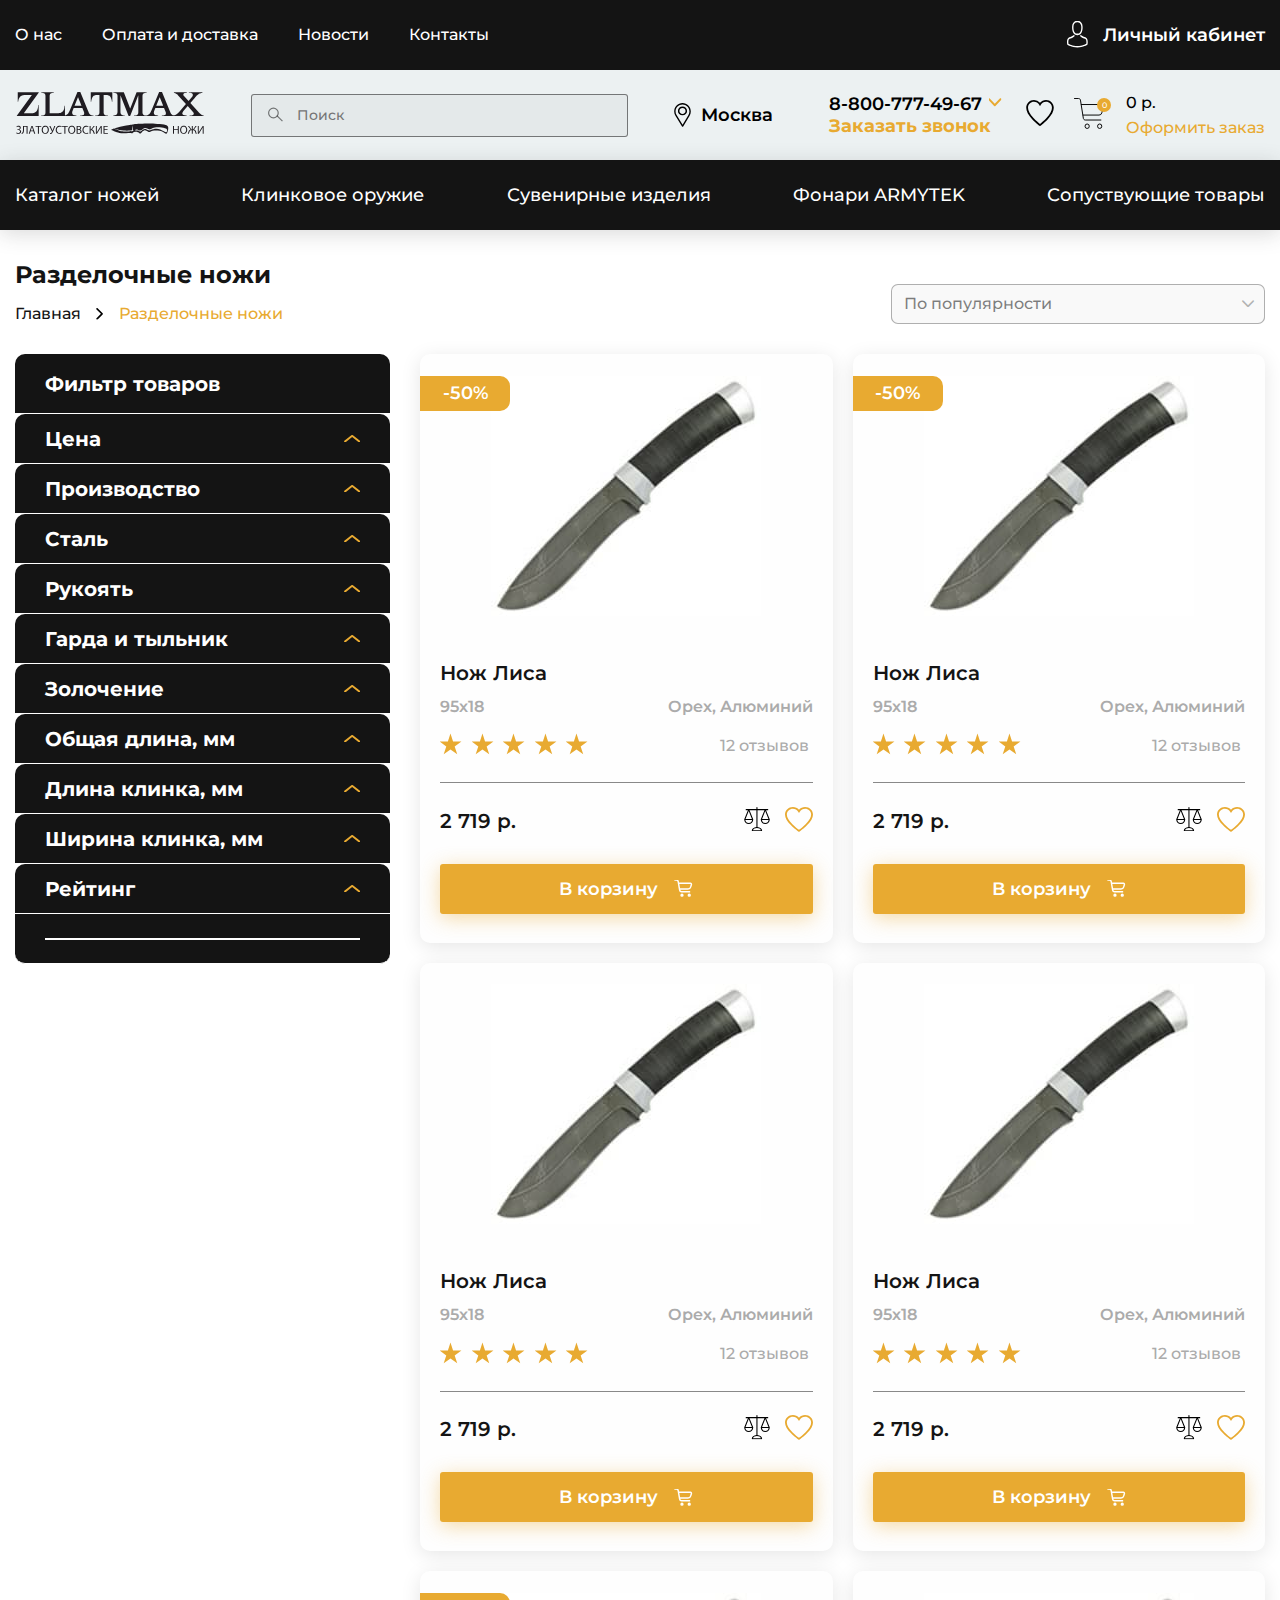
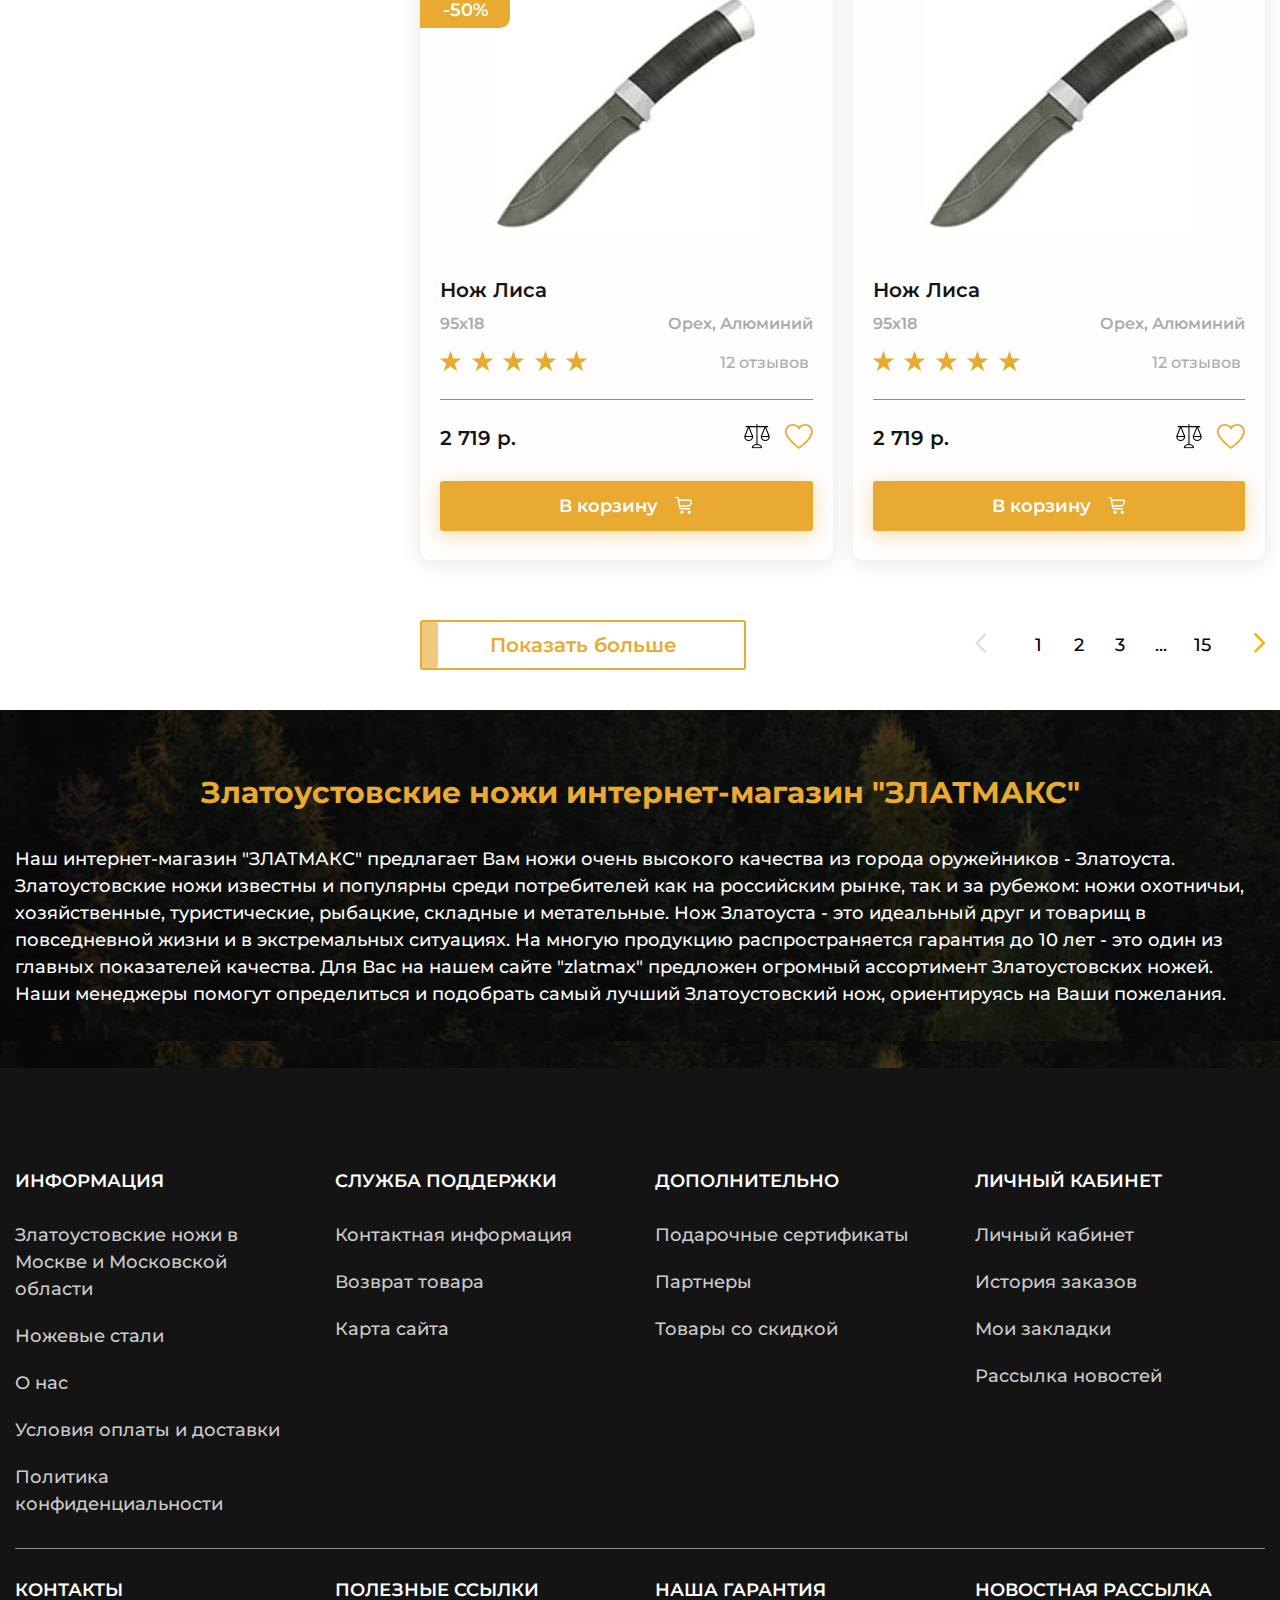
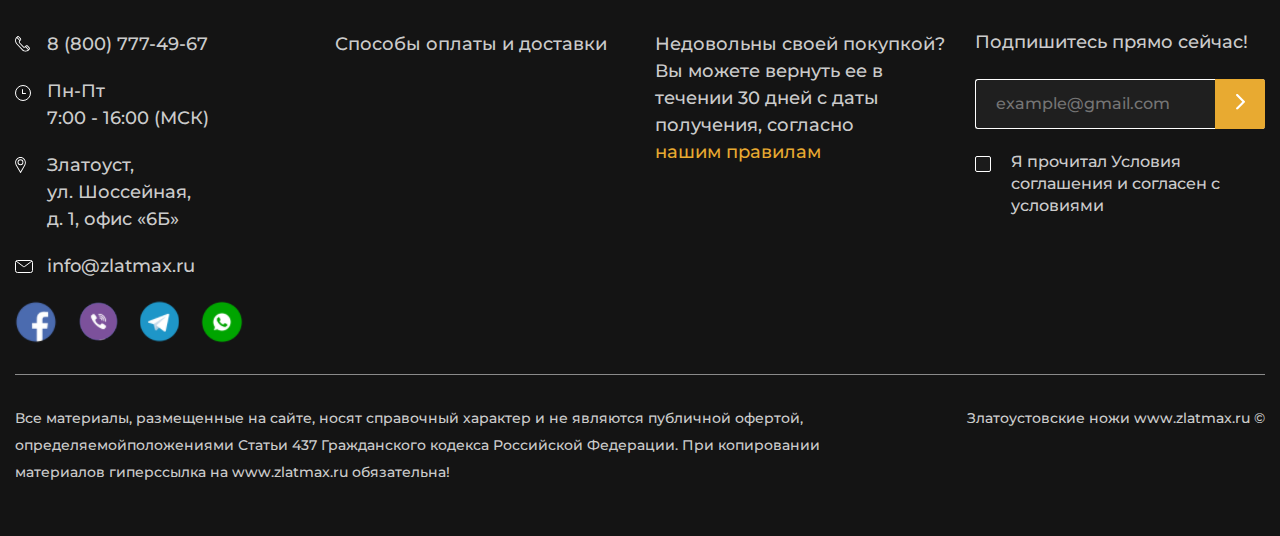
==== commit 1113cbc8: "Update catalog.html" ====
--- a/catalog.html
+++ b/catalog.html
@@ -258,7 +258,7 @@
    					<h1 class="header-catalog__title">Разделочные ножи</h1>
    					<nav class="breadcrumbs">
    						<ul class="breadcrumbs__list">
-   							<li class="breadcrumbs__item"><a href="http://localhost:3000" class="breadcrumbs__link"><span>Главная</span><svg>
+   							<li class="breadcrumbs__item"><a href="https://svyatoslavairon.github.io/MyProJect-3/" class="breadcrumbs__link"><span>Главная</span><svg>
    										<use xlink:href="./assets/images/sprite.svg#arrow-icon-white"></use>
    									</svg></a></li>
    							<li class="breadcrumbs__item"><span class="breadcrumbs__current">Разделочные ножи</span></li>
@@ -1190,7 +1190,7 @@
    	              <li class="footer-social-list__item"><a href="" class="footer-social-list__link"><img src="./assets/images/footer-facebook.png" alt="изображение"></a></li>
    	              <li class="footer-social-list__item"><a href="" class="footer-social-list__link"><img src="./assets/images/footer-viber.png" alt="изображение"></a></li>
    	              <li class="footer-social-list__item"><a href="" class="footer-social-list__link"><img src="./assets/images/footer-telegram.png" alt="изображение"></a></li>
-   	              <li class="footer-social-list__item"><a href="" class="footer-social-list__link"><img src="./assets/images/footer-Whatsapp.png" alt="изображение"></a></li>
+   	              <li class="footer-social-list__item"><a href="" class="footer-social-list__link"><img src="./assets/images/footer-whatsapp.png" alt="изображение"></a></li>
    	            </ul>
    	          </li>
    	        </ul>
@@ -1240,7 +1240,7 @@
    	      <div class="reference__copyright">Златоустовские ножи <span>www.zlatmax.ru ©</span></div>
    	    </div>
    	  </div>
-   	</div></div>
+   	</div></div>
    <script src="assets/js/catalogJS.min.js"></script>
 </body>
-</html>+</html>
--- a/assets/css/catalog-style.min.css
+++ b/assets/css/catalog-style.min.css
@@ -1 +1 @@
-@import url(https://fonts.googleapis.com/css?family=Montserrat:100,200,300,regular,500,600,700,800,900,100italic,200italic,300italic,italic,500italic,600italic,700italic,800italic,900italic);button,input,textarea{font-family:inherit}input :-ms-clear{display:none}button :-moz-focus-inner{padding:0;border:0}a,a:fisited{text-decoration:none}ul li{list-style:none}h1,h2,h3,h4,h5,h6{font-size:inherit;font-weight:400}a,abbr,acronym,address,applet,article,aside,audio,b,big,blockquote,body,canvas,caption,center,cite,code,dd,del,details,dfn,div,dl,dt,em,embed,fieldset,figcaption,figure,footer,form,h1,h2,h3,h4,h5,h6,header,hgroup,html,i,iframe,img,ins,kbd,label,legend,li,mark,menu,nav,object,ol,output,p,pre,q,ruby,s,samp,section,small,span,strike,strong,sub,summary,sup,table,tbody,td,tfoot,th,thead,time,tr,tt,u,ul,var,video{margin:0;padding:0;border:0;font-size:100%;font:inherit;vertical-align:baseline}article,aside,details,figcaption,figure,footer,header,hgroup,menu,nav,section{display:block}html{height:100%}li,ol,ul{list-style:none}:active,:focus,a:active,a:focus{outline:none}aside,footer,header,nav{display:block}body,html{height:100%;width:100%;font-size:100%;line-height:1;font-size:14px;-ms-text-size-adjust:100%;-moz-text-size-adjust:100%;-webkit-text-size-adjust:100%;padding:0}a{color:blue;text-decoration:none}*{border:none}*,:after,:before{box-sizing:border-box}a,a:hover,a:link,a:visited{text-decoration:none}aside,footer,header,main,nav,section{display:block}h1,h2,h3,h4,h5,h6,p{font-size:inherit;font-weight:inherit}ul,ul li{list-style:none}img{vertical-align:top}img,svg{height:auto}address{font-style:normal}button,input,select,textarea{font-family:inherit;font-size:inherit;color:inherit;background-color:transparent}input::-ms-clear{display:none}button,input[type=submit]{display:inline-block;box-shadow:none;background-color:transparent;background:none;cursor:pointer}button:active,button:focus,input:active,input:focus{outline:none}button::-moz-focus-inner{padding:0;border:0}label{cursor:pointer}legend{display:block}*{margin:0;padding:0;border:0;outline:0;font-size:100%;font:inherit;vertical-align:baseline}body{line-height:1}ol,ul{list-style:none}blockquote,q{quotes:none}blockquote:after,blockquote:before,q:after,q:before{content:"";content:none}table{border-collapse:collapse;border-spacing:0}button{border:none;background-color:transparent;padding:0;margin:0;cursor:pointer;outline:none}*{-webkit-tap-highlight-color:transparent}:focus{outline:none}.choices{position:relative;margin-bottom:24px;z-index:1;font-size:16px}.choices:focus{outline:none}.choices:last-child{margin-bottom:0}.choices.is-open{overflow:visible}.choices.is-disabled .choices__inner,.choices.is-disabled .choices__input{background-color:#eaeaea;cursor:not-allowed;-webkit-user-select:none;-moz-user-select:none;user-select:none}.choices.is-disabled .choices__item{cursor:not-allowed}.choices [hidden]{display:none!important}.choices[data-type*=select-one]{cursor:pointer}.choices[data-type*=select-one] .choices__inner{padding-bottom:7.5px}.choices[data-type*=select-one] .choices__input{display:block;width:100%;padding:10px;border-bottom:1px solid #ddd;background-color:#fff;margin:0}.choices[data-type*=select-one] .choices__button{background-image:url("[data-uri]");padding:0;background-size:8px;position:absolute;top:50%;right:0;margin-top:-10px;margin-right:25px;height:20px;width:20px;border-radius:10em;opacity:.25}.choices[data-type*=select-one] .choices__button:focus,.choices[data-type*=select-one] .choices__button:hover{opacity:1}.choices[data-type*=select-one] .choices__button:focus{box-shadow:0 0 0 2px #00bcd4}.choices[data-type*=select-one] .choices__item[data-value=""] .choices__button{display:none}.choices[data-type*=select-one]:after{content:"";height:7px;width:7px;border:1px solid rgba(0,0,0,.5);border-width:0 0 1px 1px;transform:rotate(-46.5deg) translateY(-50%);transform-origin:30% 50%;margin-top:-2.5px;pointer-events:none}.choices[data-type*=select-one].is-open:after{transform:rotate(-225deg)}.choices[data-type*=select-one][dir=rtl]:after{left:11.5px;right:auto}.choices[data-type*=select-one][dir=rtl] .choices__button{right:auto;left:0;margin-left:25px;margin-right:0}.choices[data-type*=select-multiple] .choices__inner,.choices[data-type*=text] .choices__inner{cursor:text}.choices[data-type*=select-multiple] .choices__button,.choices[data-type*=text] .choices__button{position:relative;display:inline-block;margin:0 -4px 0 8px;padding-left:16px;border-left:1px solid #008fa1;background-image:url("[data-uri]");background-size:8px;width:8px;line-height:1;opacity:.75;border-radius:0}.choices[data-type*=select-multiple] .choices__button:focus,.choices[data-type*=select-multiple] .choices__button:hover,.choices[data-type*=text] .choices__button:focus,.choices[data-type*=text] .choices__button:hover{opacity:1}.choices__inner{display:flex;align-items:center;transition:border-radius .81s;vertical-align:top;width:100%;background-color:#f9f9f9;padding:7.5px 7.5px 3.75px;border:1px solid #ddd;border-radius:10px;font-size:14px;overflow:hidden}.is-focused .choices__inner,.is-open .choices__inner{border-color:#b7b7b7}.is-open .choices__inner{border-radius:10px 10px 0 0;transition:border-radius .52222222s}.is-flipped.is-open .choices__inner{border-radius:0 0 10px 10px;transition:border-radius .52222222s}.choices__list{margin:0;padding-left:0;list-style:none}.choices__list--single{display:inline-block;padding:4px 16px 4px 4px;width:100%}[dir=rtl] .choices__list--single{padding-right:4px;padding-left:16px}.choices__list--single .choices__item{width:100%}.choices__list--multiple{display:inline}.choices__list--multiple .choices__item{display:inline-block;vertical-align:middle;border-radius:20px;padding:4px 10px;font-size:12px;font-weight:500;margin-right:3.75px;margin-bottom:3.75px;background-color:#00bcd4;border:1px solid #00a5bb;color:#fff;word-break:break-all;box-sizing:border-box}.choices__list--multiple .choices__item[data-deletable]{padding-right:5px}[dir=rtl] .choices__list--multiple .choices__item{margin-right:0;margin-left:3.75px}.choices__list--multiple .choices__item.is-highlighted{background-color:#00a5bb;border:1px solid #008fa1}.is-disabled .choices__list--multiple .choices__item{background-color:#aaa;border:1px solid #919191}.choices__list--dropdown,.choices__list[aria-expanded]{overflow:hidden;z-index:-1;transition:max-height .3s,transform .3s;max-height:30px;position:absolute;width:100%;top:100%;margin-top:-1px;background-color:#fff;border:1px solid #ddd;transform:translateY(-30px);border-bottom-left-radius:10px;border-bottom-right-radius:10px;word-break:break-all;will-change:visibility}.is-active.choices__list--dropdown,.is-active.choices__list[aria-expanded]{max-height:374px;transform:translateY(0)}.is-open .choices__list--dropdown,.is-open .choices__list[aria-expanded]{border-color:#b7b7b7}.is-flipped .choices__list--dropdown,.is-flipped .choices__list[aria-expanded]{top:auto;bottom:100%;margin-top:0;margin-bottom:-1px;border-radius:10px 10px 0 0}.choices__list--dropdown .choices__list,.choices__list[aria-expanded] .choices__list{position:relative;max-height:300px;overflow:auto;-webkit-overflow-scrolling:touch;will-change:scroll-position}.choices__list--dropdown .choices__item,.choices__list[aria-expanded] .choices__item{position:relative;padding:10px;font-size:14px}[dir=rtl] .choices__list--dropdown .choices__item,[dir=rtl] .choices__list[aria-expanded] .choices__item{text-align:right}@media (min-width:640px){.choices__list--dropdown .choices__item--selectable:after,.choices__list[aria-expanded] .choices__item--selectable:after{content:attr(data-select-text);font-size:12px;opacity:0;position:absolute;right:10px;top:50%;transform:translateY(-50%)}[dir=rtl] .choices__list--dropdown .choices__item--selectable,[dir=rtl] .choices__list[aria-expanded] .choices__item--selectable{text-align:right;padding-left:100px;padding-right:10px}[dir=rtl] .choices__list--dropdown .choices__item--selectable:after,[dir=rtl] .choices__list[aria-expanded] .choices__item--selectable:after{right:auto;left:10px}}.choices__list--dropdown .choices__item--selectable.is-highlighted,.choices__list[aria-expanded] .choices__item--selectable.is-highlighted{background-color:#f2f2f2}.choices__list--dropdown .choices__item--selectable.is-highlighted:after,.choices__list[aria-expanded] .choices__item--selectable.is-highlighted:after{opacity:1}.choices__item{cursor:default}.choices__item--selectable{cursor:pointer}.choices__item--disabled{cursor:not-allowed;-webkit-user-select:none;-moz-user-select:none;user-select:none;opacity:.5}.choices__heading{font-weight:600;font-size:12px;padding:10px;border-bottom:1px solid #f7f7f7;color:gray}.choices__button{text-indent:-9999px;-webkit-appearance:none;-moz-appearance:none;appearance:none;border:0;background-color:transparent;background-repeat:no-repeat;background-position:50%;cursor:pointer}.choices__button:focus{outline:none}.choices__input{display:inline-block;vertical-align:baseline;background-color:#f9f9f9;font-size:14px;margin-bottom:5px;border:0;border-radius:0;max-width:100%;padding:4px 0 4px 2px}.choices__input:focus{outline:0}.choices__input::-webkit-search-cancel-button,.choices__input::-webkit-search-decoration,.choices__input::-webkit-search-results-button,.choices__input::-webkit-search-results-decoration{display:none}.choices__input::-ms-clear,.choices__input::-ms-reveal{display:none;width:0;height:0}[dir=rtl] .choices__input{padding-right:2px;padding-left:0}.choices__placeholder{opacity:.5}.noUi-target,.noUi-target *{-webkit-touch-callout:none;-webkit-tap-highlight-color:transparent;-webkit-user-select:none;touch-action:none;-moz-user-select:none;user-select:none;box-sizing:border-box}.noUi-target{position:relative}.noUi-base,.noUi-connects{width:100%;height:100%;position:relative;z-index:1}.noUi-connects{overflow:hidden;z-index:0}.noUi-connect,.noUi-origin{will-change:transform;position:absolute;z-index:1;top:0;right:0;height:100%;width:100%;-ms-transform-origin:0 0;-webkit-transform-origin:0 0;-webkit-transform-style:preserve-3d;transform-origin:0 0;transform-style:flat}.noUi-txt-dir-rtl.noUi-horizontal .noUi-origin{left:0;right:auto}.noUi-vertical .noUi-origin{top:-100%;width:0}.noUi-horizontal .noUi-origin{height:0}.noUi-handle{backface-visibility:hidden;position:absolute}.noUi-touch-area{height:100%;width:100%}.noUi-state-tap .noUi-connect,.noUi-state-tap .noUi-origin{transition:transform .3s}.noUi-state-drag *{cursor:inherit!important}.noUi-horizontal{height:18px}.noUi-horizontal .noUi-handle{width:34px;height:28px;right:-17px;top:-6px}.noUi-vertical{width:18px}.noUi-vertical .noUi-handle{width:28px;height:34px;right:-6px;bottom:-17px}.noUi-txt-dir-rtl.noUi-horizontal .noUi-handle{left:-17px;right:auto}.noUi-target{background:#fafafa;border-radius:4px;border:1px solid #d3d3d3;box-shadow:inset 0 1px 1px #f0f0f0,0 3px 6px -5px #bbb}.noUi-connects{border-radius:3px}.noUi-connect{background:#3fb8af}.noUi-draggable{cursor:ew-resize}.noUi-vertical .noUi-draggable{cursor:ns-resize}.noUi-handle{border:1px solid #d9d9d9;border-radius:3px;box-shadow:inset 0 0 1px #fff,inset 0 1px 7px #ebebeb,0 3px 6px -3px #bbb}.noUi-active{box-shadow:inset 0 0 1px #fff,inset 0 1px 7px #ddd,0 3px 6px -3px #bbb}.noUi-handle:after,.noUi-handle:before{content:"";display:block;position:absolute;height:14px;width:1px;background:#e8e7e6;left:14px;top:6px}.noUi-handle:after{left:17px}.noUi-vertical .noUi-handle:after,.noUi-vertical .noUi-handle:before{width:14px;height:1px;left:6px;top:14px}.noUi-vertical .noUi-handle:after{top:17px}[disabled] .noUi-connect{background:#b8b8b8}[disabled].noUi-handle,[disabled] .noUi-handle,[disabled].noUi-target{cursor:not-allowed}.noUi-pips,.noUi-pips *{box-sizing:border-box}.noUi-pips{position:absolute;color:#999}.noUi-value{position:absolute;white-space:nowrap;text-align:center}.noUi-value-sub{color:#ccc;font-size:10px}.noUi-marker{position:absolute;background:#ccc}.noUi-marker-large,.noUi-marker-sub{background:#aaa}.noUi-pips-horizontal{padding:10px 0;height:80px;top:100%;left:0;width:100%}.noUi-value-horizontal{transform:translate(-50%,50%)}.noUi-rtl .noUi-value-horizontal{transform:translate(50%,50%)}.noUi-marker-horizontal.noUi-marker{margin-left:-1px;width:2px;height:5px}.noUi-marker-horizontal.noUi-marker-sub{height:10px}.noUi-marker-horizontal.noUi-marker-large{height:15px}.noUi-pips-vertical{padding:0 10px;height:100%;top:0;left:100%}.noUi-value-vertical{transform:translateY(-50%);padding-left:25px}.noUi-rtl .noUi-value-vertical{transform:translateY(50%)}.noUi-marker-vertical.noUi-marker{width:5px;height:2px;margin-top:-1px}.noUi-marker-vertical.noUi-marker-sub{width:10px}.noUi-marker-vertical.noUi-marker-large{width:15px}.noUi-tooltip{display:block;position:absolute;border:1px solid #d9d9d9;border-radius:3px;background:#fff;color:#000;padding:5px;text-align:center;white-space:nowrap}.noUi-horizontal .noUi-tooltip{transform:translate(-50%);left:50%;bottom:120%}.noUi-vertical .noUi-tooltip{transform:translateY(-50%);top:50%;right:120%}.noUi-horizontal .noUi-origin>.noUi-tooltip{transform:translate(50%);left:auto;bottom:10px}.noUi-vertical .noUi-origin>.noUi-tooltip{transform:translateY(-18px);top:auto;right:28px}@font-face{font-family:icons;src:url(../fonts/icons.eot?mfw1hl);src:url(../fonts/icons.eot?mfw1hl#iefix) format("embedded-opentype"),url(../fonts/icons.ttf?mfw1hl) format("truetype"),url(../fonts/icons.woff?mfw1hl) format("woff"),url(../fonts/icons.svg?mfw1hl#icons) format("svg");font-weight:400;font-style:normal;font-display:block}[class*=" _icon-"]:after,[class^=_icon-]:after{font-family:icons!important;speak:never;font-style:normal;font-weight:400;font-variant:normal;text-transform:none;line-height:0;-webkit-font-smoothing:antialiased;-moz-osx-font-smoothing:grayscale}._icon-arrow-icon:after{content:"\e900"}._icon-icon-check:after{content:"\e901"}.container{max-width:1620px;padding-left:15px;padding-right:15px;margin:0 auto}.header-top{background-color:#141414;padding:10px 0}.header-top__user{display:flex;align-items:center;gap:0 15px;color:#fff;font-family:Montserrat;font-size:18px;font-weight:600;line-height:22px;transition:all .3s}.header-top__user:hover{color:#e8aa31}.header-top__user:hover svg{fill:#e8aa31}.header-top__user:focus{transform:translateY(-10%);color:#e8aa31}.header-top__user:focus svg{fill:#e8aa31}.header-top__user svg{transition:fill .3s ease;width:21.37px;height:27.66px;fill:#fff}.header-top__container{display:flex;align-items:center;justify-content:space-between;min-height:50px}.menu__list{display:flex;flex-wrap:wrap;align-items:center;gap:0 3.12vw}.menu__item{transition:all .3s}.menu__item:focus-within{transform:translateY(-10%)}.menu__link{color:#fff;font-family:Montserrat;font-size:16px;font-weight:500;line-height:20px;transition:all .3s}.menu__link:focus,.menu__link:hover{color:#e8aa31}.menu__link:focus .menu__item{transform:translateY(-10%)}.menu__back-btn,.menu__btn,.menu__item_mobile{display:none}.header-center{padding:10px 0;background:#ecf1f2}.header-center__container{display:flex;align-items:center;min-height:70px}.header-center__logo{margin-right:15px;flex:1 0 190px}.header-center__logo svg{width:190px;height:42.45px}.header-center__search{flex:1 1 377px;min-width:300px;margin-right:15px}.header-search{max-width:377px;position:relative;background-color:rgba(7,7,7,.03);border:1px solid rgba(4,4,4,.5);border-radius:3px;display:flex;align-items:center}.header-search__btn{position:absolute;display:flex;align-items:center;left:16px}.header-search__btn svg{width:15.65px;height:15.62px}.header-search__btn use{stroke:rgba(0,0,0,.5)}.header-search__input{position:relative;height:41px;width:100%;padding-left:45px;padding-right:10px;color:rgba(0,0,0,.5);font-family:Montserrat;font-size:14px;font-weight:500;line-height:17px}.header-search__input:focus{border:1px solid rgba(4,4,4,.553)}.header-actions{flex:0 1 155px}.header-actions__location{display:flex;align-items:center;color:#000;font-family:Montserrat;font-size:18px;font-weight:600;line-height:22px;transition:all .3s}.header-actions__location svg{width:17px;height:24.42px;margin-right:10px}.header-actions__location:focus{transform:translateY(-20%)}.header-phones{flex:0 0 177px;margin-right:1.57vw}.header-phones__inner{position:relative}.header-phones__wrapper{position:relative;display:flex;align-items:center}.header-phones__number{color:#000;font-family:Montserrat;font-size:18px;font-weight:600;line-height:22px;transition:all .19s}.header-phones__number:hover{font-size:18.3px}.header-phones__list{width:177px;position:absolute;z-index:2;background-color:#ecf1f2;padding:5px 10px 10px;border-radius:10px;left:-10px;transition:all .4s,opacity .5s;opacity:0;transform-origin:top center;transform:translateY(-20%);visibility:hidden}.header-phones__list-active{visibility:visible;opacity:1;transform:translateY(0)}.header-phones__btn{position:relative;margin-left:7px;transition:all .4s;transform-origin:50% 40%}.header-phones__btn svg{width:12.58px;height:18.79px}.header-phones__btn:after{position:absolute;content:"";right:0;bottom:5px;display:block;transition:all .3s;width:0;height:1px;background:#e8aa31}.header-phones__btn:focus-visible:after{width:12.58px}.header-phones__btn-active{transform:rotate(-180deg)}.header-phones__btn-active:focus-visible:after{width:0;bottom:10px}.header-phones__item{margin-bottom:5px;transform:translateY(-50%);opacity:0;transition:all .3s 0s}.header-phones__item:last-child{margin-bottom:0}.header-phones__item-active{transform:translateY(0);opacity:1;transition:all .3s ease-out .06s}.header-phones__item-active:nth-child(2){transition:all .3s ease-out .12s}.header-phones__item-active:last-child{transition:all .3s ease-out .18s}.header-phones__order-call{text-align:right;color:#e8aa31;font-family:Montserrat;font-size:18px;font-weight:700;line-height:22px}.header-action__favorite{margin-right:1.56vw}.header-action__favorite svg{width:28px;height:26.58px}.header-cart{flex:0 1 191px;display:flex;align-items:center}.header-cart__icon{position:relative;margin-right:21px;color:#fff;font-family:Montserrat;font-size:8px;font-weight:500;line-height:10px}.header-cart__icon svg{width:31px;height:31.83px}.header-cart__icon use{stroke:#000}.header-cart__icon span{position:absolute;display:flex;align-items:center;justify-content:center;top:0;left:23px;background:#e8aa31;width:14px;height:14px;border-radius:50%}.header-cart__balance{color:#000;margin-bottom:5px}.header-cart__balance,.header-cart__checkout{font-family:Montserrat;font-size:16px;font-weight:500;line-height:20px}.header-cart__checkout{position:relative;color:#e8aa31;transition:all 1s}.header-cart__checkout:after{position:absolute;content:"";left:0;bottom:0;display:block;transition:all .3s;width:0;height:1px;background:#e8aa31}.header-cart__checkout:focus:after{width:100%}.header__bottom{padding:10px 0;box-shadow:0 4px 20px 0 rgba(53,53,53,.18);background:#141414}.header-bottom__container{min-height:50px}.bottom-transition{display:none}.menu-catalog{position:relative}.menu-catalog__list{display:flex;align-items:center;justify-content:space-between}.menu-catalog__item{position:relative}.menu-catalog__link{display:flex;align-items:center;min-height:50px;color:#fff;font-family:Montserrat;font-size:18px;font-weight:500;line-height:22px;transition:all .3s}.menu-catalog__link:focus{color:#e8aa31;transform:translateY(-10%)}.menu-catalog__link-active{color:#e8aa31}.menu-catalog__link-active:before{content:"";position:absolute;top:50px;left:0;height:1px;width:100%;border:2px solid #e8aa31;color:#e8aa31;font-family:Montserrat;font-size:18px;font-weight:500;line-height:22px}@keyframes a{0%{transform:translateY(-10%)}to{transform:translateY(0)}}.sub-menu-catalog{position:absolute;top:60px;left:0;width:100%;z-index:5;box-shadow:0 4px 20px 0 rgba(53,53,53,.18);background:#141414}.sub-menu-catalog__block{justify-content:space-evenly;display:none;padding:30px 0;gap:0 10px}.sub-menu-catalog__block-open{display:flex;animation:a .3s forwards;animation-timing-function:ease-out}.sub-menu-catalog__column{display:flex;flex-direction:column}.sub-menu-catalog__category{height:54px;color:#fff;font-family:Montserrat;font-size:16px;font-weight:700;line-height:20px;padding-bottom:30px;margin-bottom:30px;border-bottom:1px solid hsla(0,0%,100%,.3);transition:all .3s}.sub-menu-catalog__category:hover{color:#e8aa31}.sub-menu-catalog__list{flex:1 1 auto;display:flex;flex-direction:column;gap:20px;margin-bottom:30px;padding-bottom:30px;border-bottom:1px solid hsla(0,0%,100%,.3)}.sub-menu-catalog__link{color:#fff;font-family:Montserrat;font-size:16px;font-weight:500;line-height:20px;transition:all .2s}.sub-menu-catalog__link:hover{color:#e8aa31}.sub-menu-catalog__see-all{color:#e8aa31;font-family:Montserrat;align-self:flex-start;font-size:16px;font-weight:500;line-height:20px}a.sub-menu-catalog__link_active{color:#e8aa31;text-decoration:line-through}@media (max-width:1225px){.header-cart__balance,.header-cart__checkout{display:none}.header-cart__icon{margin-left:auto;margin-right:0}.header-cart{flex:none}.header-actions{flex:none;margin-right:25px}}@media (max-width:1001px){.menu__btn{z-index:45;display:flex;align-items:center;justify-content:center;height:17px}.menu__btn span{transition:all .2s;position:relative;display:flex;justify-content:center;align-items:center}.menu__btn span,.menu__btn span:before{width:28px;height:3px;background-color:#fff;border-radius:10px}.menu__btn span:before{transform:translateY(7px)}.menu__btn span:after,.menu__btn span:before{content:"";transition:all .4s;position:absolute}.menu__btn span:after{transform:translateY(-7px);width:28px;height:3px;background-color:#fff;border-radius:10px}.menu__btn_active span{height:0}.menu__btn_active span:before{transform:rotate(45deg);transform-origin:center;width:23px}.menu__btn_active span:after{width:23px;transform:rotate(-45deg);transform-origin:center}.menu__back-btn use{fill:#fff}.header-top__container{justify-content:flex-start}.menu{transform:translateX(100%);transition:all .4s ease-out;border-radius:0 0 0 20px;overflow:hidden;position:absolute;top:0;right:0;z-index:40;height:5000px;width:277px;background-color:#141414;border:1px solid #e8eced;padding-top:32px;padding-left:20px}.menu_active{transform:translateX(0)}.menu__list{gap:20px 0;flex-direction:column;align-items:flex-start;transition:all .6s}.menu__body{transition:all .4s}.menu__body_active{transform:translateX(-100%)}.header-top__user{flex:1 1 auto}.menu__item_mobile{display:block}.menu__back-btn{display:flex;align-items:center;justify-content:center;gap:0 10px;margin-bottom:29px;color:#fff;font-family:Montserrat;font-size:16px;font-weight:500;line-height:20px}.menu__back-btn svg{width:15.35px;height:14.51px}.menu__item{width:100%}.menu__link-next{display:flex;align-items:center;max-width:250px}.menu__link-next span{margin-right:auto}.menu__link-next svg{margin-right:22.84px;width:14.16px;height:9.9px}.bottom-transition{display:block}.header__bottom{padding:0;box-shadow:none;background:none}.header-bottom__container{min-height:auto}.menu-catalog{position:absolute;transform:translateX(350px);transition:all .4s;width:100%}.menu-catalog-active{transform:translateX(0)}.menu-catalog__container{width:100%;padding-left:0;padding-right:0;margin:0;transition:all .4s;transform:translateX(350px)}.menu-catalog__container_active{transform:translateX(0)}.menu-catalog__container_close{transform:translateX(-350px)}.menu-catalog__list{width:100%;display:flex;align-items:start;justify-content:start;flex-direction:column;gap:20px 0}.menu-catalog__item{position:relative;width:100%;padding-bottom:15px;border-bottom:1px solid #3d3d3d}.menu-catalog__link{width:100%;display:flex;align-items:center;min-height:auto}.menu-catalog__link:after{content:"";margin-left:auto;margin-right:30px;height:22px;width:14.16px;height:9.9px;background:url(../images/next-icon.svg) no-repeat}.menu-catalog__link-active{color:#e8aa31;font-family:Montserrat;font-size:18px;font-weight:500;line-height:22px}.menu-catalog__link-active:before{display:none}.sub-menu-catalog{position:absolute;top:0;width:100%;box-shadow:none;background:none}.sub-menu-catalog__container{max-width:none;padding-left:0;padding-right:0;margin:0}.sub-menu-catalog__block{display:flex;justify-content:flex-start;flex-direction:column;padding:0;gap:0}.sub-menu-catalog__block-open{display:flex;animation:a none;animation-timing-function:none}.sub-menu-catalog__column{display:flex;flex-direction:column}.sub-menu-catalog__column:nth-child(2),.sub-menu-catalog__column:nth-child(3),.sub-menu-catalog__column:nth-child(4),.sub-menu-catalog__column:nth-child(5){display:none}.sub-menu-catalog__category{display:none;height:auto;color:#fff;font-family:Montserrat;font-size:16px;font-weight:700;line-height:20px;padding-bottom:0;margin-bottom:0;border-bottom:none;transition:all .3s}.sub-menu-catalog__category:hover{color:#e8aa31}.sub-menu-catalog__list{flex:none;display:flex;flex-direction:column;gap:20px 0;margin-bottom:0;padding-bottom:0;border-bottom:none}.sub-menu-catalog__link{color:#fff;font-family:Montserrat;font-size:16px;font-weight:500;line-height:20px;transition:all .2s}.sub-menu-catalog__link:hover{color:#e8aa31}.sub-menu-catalog__see-all{display:none;color:#e8aa31;font-family:Montserrat;align-self:flex-start;font-size:16px;font-weight:500;line-height:20px}.sub-menu-catalog .sub-menu-catalog__block{position:absolute;transform:translateX(350px);transition:all .4s}.sub-menu-catalog .sub-menu-catalog__block-open{transform:translateX(0)}.sub-menu-catalog__item{padding-bottom:15px;border-bottom:1px solid #3d3d3d}.header-action__favorite{order:2;margin-right:15px}.header-action__favorite use{fill:#fff}.header-cart__icon use{stroke:#fff}.header-top__user{order:1}.menu__btn{order:4;margin-left:auto}.header-cart{order:3;margin-right:20px}.header-actions{display:none}.header-center__logo{margin-right:30px;flex:none}}@media (max-width:769px){.header-phones{margin-right:10px;flex:none}.header-phones__number{color:#fff}.header-phones__list{background-color:#141414}.header-center__search{min-width:auto;margin-right:0}}@media (max-width:548px){.header-top__user{flex:none;margin-right:15px}.header-top__user span{display:none}.header-phones{flex:1 1 auto}}@media (max-width:426px){.header-bottom{height:60px;background-color:#141414;display:flex;justify-content:center;align-items:center;border-bottom:1px solid #fff}.header-center__container{min-height:auto}.header-search__input{height:30px;padding-left:45px;padding-right:5px;color:#000;font-family:Montserrat}.header-search__input:focus{border:none}.header-search__input::placeholder{color:#000}.header-center__search{flex:0 1 300px;margin-left:15px;margin-right:15px}.header-search__btn use{stroke:#000}.header-search{background-color:#fff;border:1px solid #fff;border-radius:7px}}@media (max-width:375px){.header-phones{position:relative;width:22.73px;height:24px;flex:none}.header-phones__inner,.header-phones__order-call{display:none}.header-phones:before{content:"";position:absolute;width:22.73px;height:24px;background:url(../images/phone-icon.svg)}.header-action__favorite,.header-cart,.header-phones,.header-top__user{margin-right:20px}}.footer{background:#141414}.description-footer{background:url(../images/description-footer-background.jpeg);padding:60px 0;margin-bottom:102px}.description-footer__title{text-align:center;margin-bottom:30px;color:#e8aa31;font-family:Montserrat;font-size:30px;font-weight:700;line-height:46px;letter-spacing:5%}.description-footer__text{color:#fff;font-family:Montserrat;font-size:18px;font-weight:500;line-height:27px;letter-spacing:3%}.footer-rows{padding-bottom:30px;border-bottom:1px solid hsla(0,0%,100%,.5);margin-bottom:30px;display:grid;gap:30px;grid-template-columns:repeat(4,minmax(1px,1fr))}.footer-rows__title{margin-bottom:30px;color:#fff;font-family:Montserrat;font-size:18px;font-weight:600;line-height:22px}.footer-rows__list{display:flex;flex-direction:column;gap:20px 20px}.footer-list__item,.footer-list__link{color:hsla(0,0%,100%,.8);font-family:Montserrat;font-size:18px;font-weight:500;line-height:27px}.footer-list__link{width:-moz-fit-content;width:fit-content;display:flex;align-items:center}.footer-list__link:focus{color:#e8aa31;transform:translateY(-10%)}.footer-list__link:focus svg use{fill:#e8aa31;stroke:#e8aa31}.footer-list__link_rules{color:#e8aa31}.footer-list__link span{padding-left:32px}.footer-list__link svg{position:absolute}.footer-list__link_1 svg{width:15px;height:15.84px}.footer-list__link_1 svg use{fill:#fff}.footer-list__link_2 svg{margin-top:7px;align-self:start;width:16px;height:16px}.footer-list__link_2 svg use{stroke:#fff;fill:#fff}.footer-list__link_3 svg{margin-top:5px;align-self:start;width:11px;height:16.49px}.footer-list__link_3 svg use{fill:#fff}.footer-list__link_4 svg{width:18px;height:13px}.footer-list__link_4 svg use{stroke:#fff}.footer-rows__text{margin-bottom:26px;color:hsla(0,0%,100%,.8);font-family:Montserrat;font-size:18px;font-weight:500;line-height:22px}.footer-social-list{display:flex;justify-content:space-between;align-items:center;max-width:229px}.footer-social-list__item:focus-within{transform:translateY(-8px)}.footer-form__line{margin-bottom:22px;display:flex;align-items:center;justify-content:space-between;max-width:375px;height:50px;border-radius:3px;background:hsla(0,0%,100%,.05);border:1px solid #fff;border-right:none}.footer-form__line:focus-within{border:1px solid #e8aa31}.footer-form__input{width:100%;padding-left:20px;color:hsla(0,0%,100%,.52);font-family:Montserrat;font-size:16px;font-weight:500}.footer-form__btn{background:#e8aa31;flex:0 0 50px;width:50px;height:50px;border-radius:0 3px 3px 0}.footer-form__btn svg{width:9px;height:15.79px}.footer-form__btn svg use{fill:#fff}.footer-form__btn:focus{flex:0 0 70px;border:2px solid #fff;background-color:#fa0}.footer-form__label{display:flex;align-items:start}.footer-form__checkbox{position:absolute;width:1px;height:1px;overflow:hidden;z-index:-1;opacity:0;clip:rect(0,0,0,0)}.footer-form__checkbox-style{margin-top:5px;position:absolute;width:16px;height:16px;border:1px solid #fff;border-radius:2px;background:hsla(0,0%,100%,.03);display:flex;justify-content:center;align-items:center;transition-property:all;transition-duration:.1s}.footer-form__checkbox-style svg{width:10px;height:10px;margin-left:.2px;display:none}.footer-form__checkbox-style svg use{fill:#fff;stroke:#fff;stroke-width:2px}.footer-form__text{-webkit-user-select:none;-moz-user-select:none;user-select:none;padding-left:36px;color:hsla(0,0%,100%,.8);font-family:Montserrat;font-size:16px;font-weight:500;line-height:22px}@keyframes b{0%{transform:scale(0)}to{transform:scale(1)}}.footer-form__checkbox:checked+.footer-form__checkbox-style{background-color:#000}.footer-form__checkbox:checked+.footer-form__checkbox-style svg{display:block;animation:b .1s ease forwards}.footer-form__checkbox:focus-visible+.footer-form__checkbox-style+.footer-form__text{color:#fff}.reference{display:flex;justify-content:space-between;padding-bottom:50px}.reference__text{margin-right:20px;max-width:817px}.reference__copyright,.reference__text{color:hsla(0,0%,100%,.8);font-family:Montserrat;font-size:14px;font-weight:500;line-height:27px}@media (max-width:1181px){.footer-rows_two{grid-template-columns:repeat(2,minmax(1px,375px));justify-content:center}.footer-rows__column_form{margin-top:-250px}}@media (max-width:1000px){.reference__copyright{min-width:130px}.reference__copyright span{white-space:nowrap}}@media (max-width:869px){.footer-rows_one{grid-template-columns:repeat(2,minmax(1px,350px));justify-content:center}}@media (max-width:768px){.description-footer{margin-bottom:40px}.reference{padding-bottom:20px}}.spoiler-open-btn svg{display:none}@media (max-width:559px){.footer-rows__column_form{margin-top:0}.footer-rows{grid-template-columns:1fr}.footer-rows__title{padding:0;margin-bottom:0;display:flex;align-items:center}.spoiler-open-btn{display:flex;justify-content:space-between;align-items:center;position:relative;transition:all .3s,padding .7s ease-out}.spoiler-open-btn svg{margin-top:-4px;transition:all .1s;transform:rotate(90deg);display:block;width:12px;height:12px}.spoiler-open-btn svg use{fill:#fff}.spoiler-open-btn_active{padding-bottom:15px;color:#e8aa31;transition:all .3s,padding .25s ease-out}.spoiler-open-btn_active svg{transform:rotate(-90deg)}.spoiler-open-btn_active svg use{fill:#e8aa31}.spoiler-content{position:relative;max-height:0;overflow:hidden;transition:max-height .5s;z-index:-1}.spoiler-content .footer-list__link svg use{transition:all 0s}.spoiler-content_active{opacity:1;max-height:1000px;transition:max-height .5s}.footer-form__text{padding-left:30px}.footer-rows__column{z-index:5}}@media (max-width:425px){.reference{flex-direction:column}}.header-catalog{padding:30px 0}.header-catalog__title{margin-bottom:15px;color:#141414;font-family:Montserrat;font-size:24px;font-weight:700;line-height:29px;letter-spacing:0;text-align:left}.header-catalog__container{display:flex;justify-content:space-between;align-items:end;gap:20px}.header-catalog__wrapper{flex:0 0 269px}@media (max-width:511px){.header-catalog__container{flex-wrap:wrap}}.breadcrumbs__list{display:flex}.breadcrumbs__link{display:flex;align-items:center;margin-right:15.85px;color:#141414;font-family:Montserrat;font-size:16px;font-weight:500;line-height:20px;transition:all .3s}.breadcrumbs__link:focus{transform:translateY(-20%)}.breadcrumbs__link span{margin-right:15px}.breadcrumbs__link svg{width:7.15px;height:11.79px}.breadcrumbs__link svg use{fill:#000}.breadcrumbs__current{color:#e8aa31;font-family:Montserrat;font-size:16px;font-weight:500;line-height:20px}.main{padding-bottom:40px}.catalog__control{flex:0 1 374px;z-index:2}@media (max-width:511px){.catalog__control{margin-right:25px}}.choices__inner{border:1px solid rgba(4,4,4,.3);border-radius:7px;max-height:40px}.choices__list--dropdown,.choices__list[aria-expanded],.is-flipped.is-open .choices__inner,.is-open,.is-open .choices__list--dropdown,.is-open .choices__list[aria-expanded]{border-radius:0 0 7px 7px}.is-focused .choices__inner,.is-open .choices__inner,.is-open .choices__list--dropdown,.is-open .choices__list[aria-expanded]{border-color:rgba(4,4,4,.451)}.is-flipped .choices__list--dropdown,.is-flipped .choices__list[aria-expanded],.is-open .choices__inner{border-radius:7px 7px 0 0}.choices__list--dropdown,.choices__list[aria-expanded]{border:1px solid rgba(4,4,4,.3)}.choices__item,.choices__list--dropdown .choices__item,.choices__list[aria-expanded] .choices__item{color:rgba(0,0,0,.5);font-family:Montserrat;font-size:16px;font-weight:500;line-height:20px}.choices__list--dropdown .choices__item,.choices__list[aria-expanded] .choices__item{padding-top:10px;padding-bottom:10px}.choices[data-type*=select-one]:after{content:"\e900";font-family:icons!important;font-size:12px;color:rgba(4,4,4,.3);line-height:0;position:absolute;top:50%;right:11.5px;transform:translateY(-50%);transition:transform .3s;transform-origin:50% 50%;margin-top:0;width:auto;height:auto;border:none}.choices[data-type*=select-one].is-open:after{transform:rotate(180deg)}.choices__list--dropdown .choices__item--selectable:after,.choices__list[aria-expanded] .choices__item--selectable:after{content:"\e901";font-family:icons!important;font-size:14px;color:rgba(4,4,4,.15);position:absolute;right:10px;top:50%;transform:translateY(-50%);opacity:0}.catalog__row{display:flex;gap:30px;justify-content:space-between}@media (max-width:700px){.catalog__row{flex-wrap:wrap}}@media (max-width:550px){.catalog__row{gap:0}}.catalog__filter{flex:0 1 375px;min-width:329.7px}.filter-catalog details summary{transition:all .3s,border 0s;cursor:pointer;position:relative}.filter-catalog details summary svg{transition:all .2s}.filter-catalog details summary:after,.filter-catalog details summary:before{content:"";position:absolute;transition:all .5s;width:0;background:#e8aa31;left:50%;transform:translateX(-50%)}.filter-catalog details summary:before{top:.2px;height:1.5px}.filter-catalog details summary:after{bottom:-1px;height:2px}.filter-catalog details summary:focus-visible{color:#e8aa31;border-left:2px solid #e8aa31;border-right:2px solid #e8aa31}.filter-catalog details summary:focus-visible:before{width:97.8%}.filter-catalog details summary:focus-visible:after{width:101%}.filter-catalog details[open] summary svg{transform:rotate(-180deg)}.filter-catalog__title{-webkit-user-select:none;-moz-user-select:none;user-select:none;display:flex;padding-left:30px;padding-right:30px;justify-content:space-between;align-items:center;border-bottom:1px solid #fff;background:#141414;color:#fff;font-family:Montserrat;font-size:20px;font-weight:700;line-height:24px;height:60px;border-radius:10px 10px 0 0}.filter-catalog__title-svg{display:none}@media (max-width:700px){.filter-catalog__title-svg{display:block}}.filter-catalog__title svg{height:7.15px;width:16.32px}.filter-catalog__title svg use{fill:#e8aa31}.filter-catalog__title_spoiler{height:50px}.filter-catalog__title_spoiler:last-child{border-radius:0 0 10px 10px}.filter-catalog__title_spoiler:last-child:before{content:"";display:block;margin:0 auto;width:100%;height:2px;background-color:#fff}.filter-catalog__title_home svg{transition:all .2s}.filter-catalog__title_home_active svg{transform:rotate(-180deg)}@media (max-width:700px){.filter-catalog{position:relative}.filter-catalog__wrapper{display:grid;grid-template-rows:0fr;transition:grid-template-rows .25s ease;position:absolute;width:100%;z-index:1;overflow:hidden;background-color:#fff}.filter-catalog__wrapper>div{overflow:hidden}.filter-catalog__wrapper_active{grid-template-rows:1fr;transition:grid-template-rows .6s ease}.filter-catalog__spoiler{transform:translateY(-50%);opacity:0}.filter-catalog__spoiler:first-child,.filter-catalog__spoiler:nth-child(2),.filter-catalog__spoiler:nth-child(3),.filter-catalog__spoiler:nth-child(4),.filter-catalog__spoiler:nth-child(5),.filter-catalog__spoiler:nth-child(6),.filter-catalog__spoiler:nth-child(7),.filter-catalog__spoiler:nth-child(8),.filter-catalog__spoiler:nth-child(9),.filter-catalog__spoiler:nth-child(10){transition:opacity .2s 0s,transform .2s 0s}.filter-catalog__spoiler_active{transform:translateY(0);opacity:1}.filter-catalog__spoiler_active:first-child{transition:opacity .35s 0s,transform .35s 0s}.filter-catalog__spoiler_active:nth-child(2){transition:opacity .35s .1s,transform .35s .1s}.filter-catalog__spoiler_active:nth-child(3){transition:opacity .35s .15s,transform .35s .15s}.filter-catalog__spoiler_active:nth-child(4){transition:opacity .35s .2s,transform .35s .2s}.filter-catalog__spoiler_active:nth-child(5){transition:opacity .35s .25s,transform .35s .25s}.filter-catalog__spoiler_active:nth-child(6){transition:opacity .35s .3s,transform .35s .3s}.filter-catalog__spoiler_active:nth-child(7){transition:opacity .35s .35s,transform .35s .35s}.filter-catalog__spoiler_active:nth-child(8){transition:opacity .35s .4s,transform .35s .4s}.filter-catalog__spoiler_active:nth-child(9){transition:opacity .35s .45s,transform .35s .45s}.filter-catalog__spoiler_active:nth-child(10){transition:opacity .35s .5s,transform .35s .5s}}@media (max-width:550px){.filter-catalog{flex:0 1 400px;min-width:auto;margin:0 auto}}@media (max-width:360px){.filter-catalog__title{font-size:18px}}.filter-choice{display:block;padding:20px 30px 30px;box-shadow:0 4px 20px 0 rgba(0,0,0,.1);background:#fefefe}.filter-choice_rating{padding-bottom:5px}.filter-choice_rating .filter-choice__clear-all{margin-top:-35px}.filter-choice__item{margin-bottom:13px}.filter-choice__item:last-child{margin-bottom:0}.filter-choice__label{padding:6px;margin:-6px;display:flex;-webkit-user-select:none;-moz-user-select:none;user-select:none}.filter-choice__checkbox{position:absolute;width:1px;height:1px;overflow:hidden;z-index:-1;opacity:0;clip:rect(0,0,0,0)}.filter-choice__checkbox:checked+.filter-choice__checkbox-style:before{scale:1}.filter-choice__checkbox-style{flex:0 0 18px;display:flex;align-items:center;justify-content:center;width:18px;height:18px;border:1px solid #e8aa31;border-radius:2px;margin-right:15px}.filter-choice__checkbox-style:before{content:"";width:12px;height:12px;border-radius:1px;background:#e8aa31;scale:0;transition:all .2s}.filter-choice__text{color:#141414;font-family:Montserrat;font-size:16px;font-weight:500;line-height:20px}.filter-choice__text span{margin-left:10px;color:#e8aa31}.filter-choice__rating{display:flex;align-items:center;justify-content:space-between;gap:0 10px;margin-top:-2.5px}.filter-choice__rating span{color:#141414}.filter-choice__clear-all{float:right;color:#141414;font-family:Montserrat;font-size:16px;font-weight:500;text-decoration:underline;transition:all 1s}@media (hover:hover){.filter-choice__clear-all:hover{color:#e8aa31;transition:all .2s}}@media (max-width:360px){.filter-choice{padding-left:20px;padding-right:20px}.filter-choice__text{font-size:14px}}.filter-content{display:block;padding:20px 30px 30px;box-shadow:0 4px 20px 0 rgba(0,0,0,.1);background:#fefefe}.filter-content__body{display:flex;margin-bottom:28px}.filter-content__label{display:flex;justify-content:center;align-items:center;width:100%;padding:11.5px 15px;border:1px solid #cbcbcb;border-radius:2px;color:#141414;font-family:Montserrat;font-size:16px;font-weight:500;line-height:0}.filter-content__label:focus-within{border:1px solid #141414}.filter-content__input{flex:0 1 53px;width:100%;text-align:center}.filter-content__range{margin:0 auto;max-width:297px}.noUi-base .noUi-connect{height:2px;border:2px solid #000;box-shadow:0 4px 20px 0 rgba(0,0,0,.15);background:#000}.noUi-horizontal{height:2px}.noUi-target{background:#e8aa31;border-radius:0;border:none;box-shadow:none}.noUi-handle:after{display:none}.noUi-handle:before{content:"";top:3.2px;left:3.2px;height:12px;width:12px;box-shadow:0 4px 20px 0 rgba(0,0,0,.15);border-radius:50%;background:#141414}.noUi-horizontal .noUi-handle{width:18px;height:18px;box-shadow:0 4px 20px 0 rgba(232,170,49,.3);border-radius:50%;background:#e8aa31;right:-8.7px;top:-8px}.noUi-handle{border:none;border-radius:0;background:#fff;cursor:default;box-shadow:none}input::-webkit-inner-spin-button,input::-webkit-outer-spin-button{-webkit-appearance:none;margin:0}input[type=number]{-moz-appearance:textfield}.product-card{display:flex;flex-direction:column;transition:all .2s ease;padding:21.63px 20px 29px;box-shadow:0 4px 20px 0 rgba(0,0,0,.1);background:#fefefe;border-radius:10px}.product-card:hover{box-shadow:0 4px 20px 0 rgba(0,0,0,.311)}.product-card:focus-within{box-shadow:0 4px 20px 0 rgba(0,0,0,.311)}.product-card:focus-within:first-child::after,.product-card:focus-within:nth-child(2):after,.product-card:focus-within:nth-child(5):after{width:120px}.product-card:focus{box-shadow:0 4px 20px 0 rgba(0,0,0,.311)}.product-card:focus:first-child::after,.product-card:focus:nth-child(2):after,.product-card:focus:nth-child(5):after{width:120px}.product-card__top{flex:1 1 auto;display:flex;align-items:center;justify-content:center}.product-card__center{border-bottom:1px solid hsla(0,0%,8%,.5);margin-bottom:20.5px}.product-card__img{margin:0 auto;margin-bottom:40px;max-width:270px;max-height:240px}.product-card__img img{width:100%;height:100%}.product-card__name{color:#141414;font-size:20px}.product-card__description,.product-card__name{font-family:Montserrat;font-weight:600;line-height:34px}.product-card__description{margin-bottom:5px;color:#ababab;font-size:16px}.product-card__body,.product-card__description{display:flex;align-items:center;justify-content:space-between}.product-card__body{margin-bottom:19.5px}.product-card__rating{display:flex;align-items:center;justify-content:space-between;flex:0 1 148px;margin-right:10px}.product-card__reviews{flex:0 0 93px;color:#ababab;font-family:Montserrat;font-size:16px;font-weight:500;line-height:34px}.product-card__interaction{display:flex;align-items:center;margin-bottom:26px}.product-card__price{margin-right:auto;color:#141414;font-family:Montserrat;font-size:20px;font-weight:600;line-height:34px}.product-card__compare{margin-right:15px}.product-card__compare svg{width:26px;height:24.62px}.product-card__favorite svg{width:28px;height:24.99px}.product-card__btn{width:100%;height:50px;display:flex;align-items:center;justify-content:center;color:#fff;font-family:Montserrat;font-size:18px;font-weight:600;line-height:46px;border-radius:3px;box-shadow:0 4px 20px 0 rgba(232,170,49,.43);background:#e8aa31}.product-card__btn span{margin-right:15.9px}.product-card__btn svg{width:19.08px;height:17.37px}.product-card__btn:focus-visible{box-shadow:0 4px 20px 0 rgba(232,171,49,.875)}.rating__item svg{width:22px;height:22px}.catalog__content{flex:1 1 auto}.catalog__product{width:100%;margin-bottom:60px;display:grid;justify-content:end;grid-template-columns:repeat(auto-fit,minmax(300px,1fr));gap:20px}@media (max-width:880px){.catalog__product{margin-bottom:30px}}@media (max-width:650px){.catalog__product{grid-template-columns:repeat(auto-fit,minmax(250px,1fr))}}@media (max-width:550px){.catalog__product{max-width:400px;margin-left:auto;margin-right:auto}}.catalog__footer{display:flex;align-items:center;justify-content:space-between;gap:20px}@media (max-width:880px){.catalog__footer{flex-wrap:wrap}}.more-btn{flex:0 1 326px;min-width:220px;cursor:pointer;height:50px;color:#e8aa31;transition:all .2s;font-family:Montserrat;font-size:20px;font-weight:600;line-height:46px;text-align:center;border:2px solid #e8aa31;border-radius:3px;background:rgba(232,170,49,0);-webkit-user-select:none;-moz-user-select:none;user-select:none;position:relative}.more-btn:before{content:"";position:absolute;z-index:-1;left:0;transition:all .25s;width:5%;height:100%;border-radius:0 3px 3px 0;background-color:rgba(232,171,49,.629)}@media (max-width:880px){.more-btn{margin-left:auto}}@media (hover:hover){.more-btn:focus,.more-btn:hover{box-shadow:0 4px 20px 0 rgba(232,170,49,.43)}.more-btn:focus:before,.more-btn:hover:before{width:100%;background-color:rgba(232,171,49,.212)}}@media (hover:none){.more-btn:active{box-shadow:0 4px 20px 0 rgba(232,170,49,.43)}.more-btn:active:before{width:100%;background-color:rgba(232,171,49,.212)}}.pagination{flex:0 1 290px;justify-content:space-between;gap:10px}.pagination,.pagination__list{display:flex;align-items:center}.pagination__list{gap:7px}.pagination__link{display:flex;align-items:center;justify-content:center;transition:background .2s;color:#000;font-family:Montserrat;font-size:18px;font-weight:500;width:34px;height:34px;border-radius:50%}.pagination__link_active{background:#f6b817;color:#fff}.pagination__arrow{padding:10px;margin:-10px}.pagination__arrow svg{width:11.4px;height:20px}.pagination__arrow_left svg{transform:rotate(-180deg)}.pagination__arrow_left svg use{fill:rgba(0,0,0,.12)}.pagination__arrow_right use{fill:#f6b817}@media (max-width:880px){.pagination{margin-left:auto}}@media (hover:hover){.pagination__link:focus,.pagination__link:hover{background:#f6b817;color:#fff}}@media (hover:none){.pagination__link:active{background:#f6b817;color:#fff}}.product-card{position:relative}.product-card:first-child::after,.product-card:nth-child(2):after,.product-card:nth-child(5):after{content:"-50%";position:absolute;left:0;width:90px;transition:all .3s;height:35px;border-radius:0 10px 10px 0;background:#e8aa31;display:flex;align-items:center;justify-content:center;color:#fff;font-family:Montserrat;font-size:18px;font-weight:600}@media (hover:hover){.product-card:hover:first-child::after,.product-card:hover:nth-child(2):after,.product-card:hover:nth-child(5):after{width:120px}}.description-swiper__btn,.product-card__btn{transition-duration:.2s;transition:all .2s ease}.description-swiper__btn:hover,.product-card__btn:hover{box-shadow:0 4px 20px 0 #e8ab31}@media (max-width:1001px){.menu__back-btn:hover{color:#e8aa31}.menu__back-btn:hover use{fill:#e8aa31}.menu__btn:hover span,.menu__btn:hover span:after,.menu__btn:hover span:before{background-color:#e8aa31}}@media (hover:hover){.menu-catalog__link:hover{color:#e8aa31}.footer-list__link,.footer-list__link svg use{transition:all .3s}.footer-list__link:hover{color:#e8aa31;transform:translateY(-10%)}.footer-list__link:hover svg use{fill:#e8aa31;stroke:#e8aa31}.footer-form__btn{transition:background-color .3s,flex .3s}.footer-form__btn:active,.footer-form__btn:hover{background-color:#fa0}.footer-social-list__item{transition:all .3s}.footer-social-list__item:hover{transform:translateY(-5px)}.footer-form__text{transition:all .3s}.footer-form__text:hover{color:#fff}}@media (hover:none) and (pointer:coarse){.lantern-card:hover{box-shadow:0 4px 20px 0 rgba(0,0,0,.15)}.articles__column:hover,.product-card:hover{box-shadow:0 4px 20px 0 rgba(0,0,0,.1)}.product-card__btn:hover{box-shadow:0 4px 20px 0 rgba(232,170,49,.4)}.catalog-cards__card:hover{box-shadow:0 4px 20px 0 rgba(0,0,0,.355)}.catalog-card__link:hover:before{width:6px;height:6px}.description-swiper__btn{transition:all .2s ease}.description-swiper__btn:hover{box-shadow:0 4px 25px rgba(232,171,49,.629);box-shadow:0 4px 20px rgba(232,170,49,.43);background:#e8aa31}.menu__btn:hover span,.menu__btn:hover span:after,.menu__btn:hover span:before{background-color:#fff}.menu__back-btn:hover{color:#fff}.menu__back-btn:hover use{fill:#fff}.header-top__user:hover{color:#fff}.header-top__user:hover svg{fill:#fff}.menu__link:hover,.sub-menu-catalog__category:hover,.sub-menu-catalog__link:hover{color:#fff}.catalog-card__title:active:after{width:68px}.menu__btn:active span,.menu__btn:active span:after,.menu__btn:active span:before{background-color:#e8aa31}.header-top__user:active{color:#e8aa31}.header-top__user:active svg{fill:#e8aa31}.menu-catalog__link:active,.menu__back-btn:active,.menu__link:active,.sub-menu-catalog__category:active,.sub-menu-catalog__link:active{color:#e8aa31}.menu__back-btn:active use{fill:#e8aa31}}+@import url(https://fonts.googleapis.com/css?family=Montserrat:100,200,300,regular,500,600,700,800,900,100italic,200italic,300italic,italic,500italic,600italic,700italic,800italic,900italic);button,input,textarea{font-family:inherit}input :-ms-clear{display:none}button :-moz-focus-inner{padding:0;border:0}a,a:fisited{text-decoration:none}ul li{list-style:none}h1,h2,h3,h4,h5,h6{font-size:inherit;font-weight:400}a,abbr,acronym,address,applet,article,aside,audio,b,big,blockquote,body,canvas,caption,center,cite,code,dd,del,details,dfn,div,dl,dt,em,embed,fieldset,figcaption,figure,footer,form,h1,h2,h3,h4,h5,h6,header,hgroup,html,i,iframe,img,ins,kbd,label,legend,li,mark,menu,nav,object,ol,output,p,pre,q,ruby,s,samp,section,small,span,strike,strong,sub,summary,sup,table,tbody,td,tfoot,th,thead,time,tr,tt,u,ul,var,video{margin:0;padding:0;border:0;font-size:100%;font:inherit;vertical-align:baseline}article,aside,details,figcaption,figure,footer,header,hgroup,menu,nav,section{display:block}html{overflow-x: hidden;height:100%}li,ol,ul{list-style:none}:active,:focus,a:active,a:focus{outline:none}aside,footer,header,nav{display:block}body,html{height:100%;width:100%;font-size:100%;line-height:1;font-size:14px;-ms-text-size-adjust:100%;-moz-text-size-adjust:100%;-webkit-text-size-adjust:100%;padding:0}a{color:blue;text-decoration:none}*{border:none}*,:after,:before{box-sizing:border-box}a,a:hover,a:link,a:visited{text-decoration:none}aside,footer,header,main,nav,section{display:block}h1,h2,h3,h4,h5,h6,p{font-size:inherit;font-weight:inherit}ul,ul li{list-style:none}img{vertical-align:top}img,svg{height:auto}address{font-style:normal}button,input,select,textarea{font-family:inherit;font-size:inherit;color:inherit;background-color:transparent}input::-ms-clear{display:none}button,input[type=submit]{display:inline-block;box-shadow:none;background-color:transparent;background:none;cursor:pointer}button:active,button:focus,input:active,input:focus{outline:none}button::-moz-focus-inner{padding:0;border:0}label{cursor:pointer}legend{display:block}*{margin:0;padding:0;border:0;outline:0;font-size:100%;font:inherit;vertical-align:baseline}body{line-height:1}ol,ul{list-style:none}blockquote,q{quotes:none}blockquote:after,blockquote:before,q:after,q:before{content:"";content:none}table{border-collapse:collapse;border-spacing:0}button{border:none;background-color:transparent;padding:0;margin:0;cursor:pointer;outline:none}*{-webkit-tap-highlight-color:transparent}:focus{outline:none}.choices{position:relative;margin-bottom:24px;z-index:1;font-size:16px}.choices:focus{outline:none}.choices:last-child{margin-bottom:0}.choices.is-open{overflow:visible}.choices.is-disabled .choices__inner,.choices.is-disabled .choices__input{background-color:#eaeaea;cursor:not-allowed;-webkit-user-select:none;-moz-user-select:none;user-select:none}.choices.is-disabled .choices__item{cursor:not-allowed}.choices [hidden]{display:none!important}.choices[data-type*=select-one]{cursor:pointer}.choices[data-type*=select-one] .choices__inner{padding-bottom:7.5px}.choices[data-type*=select-one] .choices__input{display:block;width:100%;padding:10px;border-bottom:1px solid #ddd;background-color:#fff;margin:0}.choices[data-type*=select-one] .choices__button{background-image:url("[data-uri]");padding:0;background-size:8px;position:absolute;top:50%;right:0;margin-top:-10px;margin-right:25px;height:20px;width:20px;border-radius:10em;opacity:.25}.choices[data-type*=select-one] .choices__button:focus,.choices[data-type*=select-one] .choices__button:hover{opacity:1}.choices[data-type*=select-one] .choices__button:focus{box-shadow:0 0 0 2px #00bcd4}.choices[data-type*=select-one] .choices__item[data-value=""] .choices__button{display:none}.choices[data-type*=select-one]:after{content:"";height:7px;width:7px;border:1px solid rgba(0,0,0,.5);border-width:0 0 1px 1px;transform:rotate(-46.5deg) translateY(-50%);transform-origin:30% 50%;margin-top:-2.5px;pointer-events:none}.choices[data-type*=select-one].is-open:after{transform:rotate(-225deg)}.choices[data-type*=select-one][dir=rtl]:after{left:11.5px;right:auto}.choices[data-type*=select-one][dir=rtl] .choices__button{right:auto;left:0;margin-left:25px;margin-right:0}.choices[data-type*=select-multiple] .choices__inner,.choices[data-type*=text] .choices__inner{cursor:text}.choices[data-type*=select-multiple] .choices__button,.choices[data-type*=text] .choices__button{position:relative;display:inline-block;margin:0 -4px 0 8px;padding-left:16px;border-left:1px solid #008fa1;background-image:url("[data-uri]");background-size:8px;width:8px;line-height:1;opacity:.75;border-radius:0}.choices[data-type*=select-multiple] .choices__button:focus,.choices[data-type*=select-multiple] .choices__button:hover,.choices[data-type*=text] .choices__button:focus,.choices[data-type*=text] .choices__button:hover{opacity:1}.choices__inner{display:flex;align-items:center;transition:border-radius .81s;vertical-align:top;width:100%;background-color:#f9f9f9;padding:7.5px 7.5px 3.75px;border:1px solid #ddd;border-radius:10px;font-size:14px;overflow:hidden}.is-focused .choices__inner,.is-open .choices__inner{border-color:#b7b7b7}.is-open .choices__inner{border-radius:10px 10px 0 0;transition:border-radius .52222222s}.is-flipped.is-open .choices__inner{border-radius:0 0 10px 10px;transition:border-radius .52222222s}.choices__list{margin:0;padding-left:0;list-style:none}.choices__list--single{display:inline-block;padding:4px 16px 4px 4px;width:100%}[dir=rtl] .choices__list--single{padding-right:4px;padding-left:16px}.choices__list--single .choices__item{width:100%}.choices__list--multiple{display:inline}.choices__list--multiple .choices__item{display:inline-block;vertical-align:middle;border-radius:20px;padding:4px 10px;font-size:12px;font-weight:500;margin-right:3.75px;margin-bottom:3.75px;background-color:#00bcd4;border:1px solid #00a5bb;color:#fff;word-break:break-all;box-sizing:border-box}.choices__list--multiple .choices__item[data-deletable]{padding-right:5px}[dir=rtl] .choices__list--multiple .choices__item{margin-right:0;margin-left:3.75px}.choices__list--multiple .choices__item.is-highlighted{background-color:#00a5bb;border:1px solid #008fa1}.is-disabled .choices__list--multiple .choices__item{background-color:#aaa;border:1px solid #919191}.choices__list--dropdown,.choices__list[aria-expanded]{overflow:hidden;z-index:-1;transition:max-height .3s,transform .3s;max-height:30px;position:absolute;width:100%;top:100%;margin-top:-1px;background-color:#fff;border:1px solid #ddd;transform:translateY(-30px);border-bottom-left-radius:10px;border-bottom-right-radius:10px;word-break:break-all;will-change:visibility}.is-active.choices__list--dropdown,.is-active.choices__list[aria-expanded]{max-height:374px;transform:translateY(0)}.is-open .choices__list--dropdown,.is-open .choices__list[aria-expanded]{border-color:#b7b7b7}.is-flipped .choices__list--dropdown,.is-flipped .choices__list[aria-expanded]{top:auto;bottom:100%;margin-top:0;margin-bottom:-1px;border-radius:10px 10px 0 0}.choices__list--dropdown .choices__list,.choices__list[aria-expanded] .choices__list{position:relative;max-height:300px;overflow:auto;-webkit-overflow-scrolling:touch;will-change:scroll-position}.choices__list--dropdown .choices__item,.choices__list[aria-expanded] .choices__item{position:relative;padding:10px;font-size:14px}[dir=rtl] .choices__list--dropdown .choices__item,[dir=rtl] .choices__list[aria-expanded] .choices__item{text-align:right}@media (min-width:640px){.choices__list--dropdown .choices__item--selectable:after,.choices__list[aria-expanded] .choices__item--selectable:after{content:attr(data-select-text);font-size:12px;opacity:0;position:absolute;right:10px;top:50%;transform:translateY(-50%)}[dir=rtl] .choices__list--dropdown .choices__item--selectable,[dir=rtl] .choices__list[aria-expanded] .choices__item--selectable{text-align:right;padding-left:100px;padding-right:10px}[dir=rtl] .choices__list--dropdown .choices__item--selectable:after,[dir=rtl] .choices__list[aria-expanded] .choices__item--selectable:after{right:auto;left:10px}}.choices__list--dropdown .choices__item--selectable.is-highlighted,.choices__list[aria-expanded] .choices__item--selectable.is-highlighted{background-color:#f2f2f2}.choices__list--dropdown .choices__item--selectable.is-highlighted:after,.choices__list[aria-expanded] .choices__item--selectable.is-highlighted:after{opacity:1}.choices__item{cursor:default}.choices__item--selectable{cursor:pointer}.choices__item--disabled{cursor:not-allowed;-webkit-user-select:none;-moz-user-select:none;user-select:none;opacity:.5}.choices__heading{font-weight:600;font-size:12px;padding:10px;border-bottom:1px solid #f7f7f7;color:gray}.choices__button{text-indent:-9999px;-webkit-appearance:none;-moz-appearance:none;appearance:none;border:0;background-color:transparent;background-repeat:no-repeat;background-position:50%;cursor:pointer}.choices__button:focus{outline:none}.choices__input{display:inline-block;vertical-align:baseline;background-color:#f9f9f9;font-size:14px;margin-bottom:5px;border:0;border-radius:0;max-width:100%;padding:4px 0 4px 2px}.choices__input:focus{outline:0}.choices__input::-webkit-search-cancel-button,.choices__input::-webkit-search-decoration,.choices__input::-webkit-search-results-button,.choices__input::-webkit-search-results-decoration{display:none}.choices__input::-ms-clear,.choices__input::-ms-reveal{display:none;width:0;height:0}[dir=rtl] .choices__input{padding-right:2px;padding-left:0}.choices__placeholder{opacity:.5}.noUi-target,.noUi-target *{-webkit-touch-callout:none;-webkit-tap-highlight-color:transparent;-webkit-user-select:none;touch-action:none;-moz-user-select:none;user-select:none;box-sizing:border-box}.noUi-target{position:relative}.noUi-base,.noUi-connects{width:100%;height:100%;position:relative;z-index:1}.noUi-connects{overflow:hidden;z-index:0}.noUi-connect,.noUi-origin{will-change:transform;position:absolute;z-index:1;top:0;right:0;height:100%;width:100%;-ms-transform-origin:0 0;-webkit-transform-origin:0 0;-webkit-transform-style:preserve-3d;transform-origin:0 0;transform-style:flat}.noUi-txt-dir-rtl.noUi-horizontal .noUi-origin{left:0;right:auto}.noUi-vertical .noUi-origin{top:-100%;width:0}.noUi-horizontal .noUi-origin{height:0}.noUi-handle{backface-visibility:hidden;position:absolute}.noUi-touch-area{height:100%;width:100%}.noUi-state-tap .noUi-connect,.noUi-state-tap .noUi-origin{transition:transform .3s}.noUi-state-drag *{cursor:inherit!important}.noUi-horizontal{height:18px}.noUi-horizontal .noUi-handle{width:34px;height:28px;right:-17px;top:-6px}.noUi-vertical{width:18px}.noUi-vertical .noUi-handle{width:28px;height:34px;right:-6px;bottom:-17px}.noUi-txt-dir-rtl.noUi-horizontal .noUi-handle{left:-17px;right:auto}.noUi-target{background:#fafafa;border-radius:4px;border:1px solid #d3d3d3;box-shadow:inset 0 1px 1px #f0f0f0,0 3px 6px -5px #bbb}.noUi-connects{border-radius:3px}.noUi-connect{background:#3fb8af}.noUi-draggable{cursor:ew-resize}.noUi-vertical .noUi-draggable{cursor:ns-resize}.noUi-handle{border:1px solid #d9d9d9;border-radius:3px;box-shadow:inset 0 0 1px #fff,inset 0 1px 7px #ebebeb,0 3px 6px -3px #bbb}.noUi-active{box-shadow:inset 0 0 1px #fff,inset 0 1px 7px #ddd,0 3px 6px -3px #bbb}.noUi-handle:after,.noUi-handle:before{content:"";display:block;position:absolute;height:14px;width:1px;background:#e8e7e6;left:14px;top:6px}.noUi-handle:after{left:17px}.noUi-vertical .noUi-handle:after,.noUi-vertical .noUi-handle:before{width:14px;height:1px;left:6px;top:14px}.noUi-vertical .noUi-handle:after{top:17px}[disabled] .noUi-connect{background:#b8b8b8}[disabled].noUi-handle,[disabled] .noUi-handle,[disabled].noUi-target{cursor:not-allowed}.noUi-pips,.noUi-pips *{box-sizing:border-box}.noUi-pips{position:absolute;color:#999}.noUi-value{position:absolute;white-space:nowrap;text-align:center}.noUi-value-sub{color:#ccc;font-size:10px}.noUi-marker{position:absolute;background:#ccc}.noUi-marker-large,.noUi-marker-sub{background:#aaa}.noUi-pips-horizontal{padding:10px 0;height:80px;top:100%;left:0;width:100%}.noUi-value-horizontal{transform:translate(-50%,50%)}.noUi-rtl .noUi-value-horizontal{transform:translate(50%,50%)}.noUi-marker-horizontal.noUi-marker{margin-left:-1px;width:2px;height:5px}.noUi-marker-horizontal.noUi-marker-sub{height:10px}.noUi-marker-horizontal.noUi-marker-large{height:15px}.noUi-pips-vertical{padding:0 10px;height:100%;top:0;left:100%}.noUi-value-vertical{transform:translateY(-50%);padding-left:25px}.noUi-rtl .noUi-value-vertical{transform:translateY(50%)}.noUi-marker-vertical.noUi-marker{width:5px;height:2px;margin-top:-1px}.noUi-marker-vertical.noUi-marker-sub{width:10px}.noUi-marker-vertical.noUi-marker-large{width:15px}.noUi-tooltip{display:block;position:absolute;border:1px solid #d9d9d9;border-radius:3px;background:#fff;color:#000;padding:5px;text-align:center;white-space:nowrap}.noUi-horizontal .noUi-tooltip{transform:translate(-50%);left:50%;bottom:120%}.noUi-vertical .noUi-tooltip{transform:translateY(-50%);top:50%;right:120%}.noUi-horizontal .noUi-origin>.noUi-tooltip{transform:translate(50%);left:auto;bottom:10px}.noUi-vertical .noUi-origin>.noUi-tooltip{transform:translateY(-18px);top:auto;right:28px}@font-face{font-family:icons;src:url(../fonts/icons.eot?mfw1hl);src:url(../fonts/icons.eot?mfw1hl#iefix) format("embedded-opentype"),url(../fonts/icons.ttf?mfw1hl) format("truetype"),url(../fonts/icons.woff?mfw1hl) format("woff"),url(../fonts/icons.svg?mfw1hl#icons) format("svg");font-weight:400;font-style:normal;font-display:block}[class*=" _icon-"]:after,[class^=_icon-]:after{font-family:icons!important;speak:never;font-style:normal;font-weight:400;font-variant:normal;text-transform:none;line-height:0;-webkit-font-smoothing:antialiased;-moz-osx-font-smoothing:grayscale}._icon-arrow-icon:after{content:"\e900"}._icon-icon-check:after{content:"\e901"}.container{max-width:1620px;padding-left:15px;padding-right:15px;margin:0 auto}.header-top{background-color:#141414;padding:10px 0}.header-top__user{display:flex;align-items:center;gap:0 15px;color:#fff;font-family:Montserrat;font-size:18px;font-weight:600;line-height:22px;transition:all .3s}.header-top__user:hover{color:#e8aa31}.header-top__user:hover svg{fill:#e8aa31}.header-top__user:focus{transform:translateY(-10%);color:#e8aa31}.header-top__user:focus svg{fill:#e8aa31}.header-top__user svg{transition:fill .3s ease;width:21.37px;height:27.66px;fill:#fff}.header-top__container{display:flex;align-items:center;justify-content:space-between;min-height:50px}.menu__list{display:flex;flex-wrap:wrap;align-items:center;gap:0 3.12vw}.menu__item{transition:all .3s}.menu__item:focus-within{transform:translateY(-10%)}.menu__link{color:#fff;font-family:Montserrat;font-size:16px;font-weight:500;line-height:20px;transition:all .3s}.menu__link:focus,.menu__link:hover{color:#e8aa31}.menu__link:focus .menu__item{transform:translateY(-10%)}.menu__back-btn,.menu__btn,.menu__item_mobile{display:none}.header-center{padding:10px 0;background:#ecf1f2}.header-center__container{display:flex;align-items:center;min-height:70px}.header-center__logo{margin-right:15px;flex:1 0 190px}.header-center__logo svg{width:190px;height:42.45px}.header-center__search{flex:1 1 377px;min-width:300px;margin-right:15px}.header-search{max-width:377px;position:relative;background-color:rgba(7,7,7,.03);border:1px solid rgba(4,4,4,.5);border-radius:3px;display:flex;align-items:center}.header-search__btn{position:absolute;display:flex;align-items:center;left:16px}.header-search__btn svg{width:15.65px;height:15.62px}.header-search__btn use{stroke:rgba(0,0,0,.5)}.header-search__input{position:relative;height:41px;width:100%;padding-left:45px;padding-right:10px;color:rgba(0,0,0,.5);font-family:Montserrat;font-size:14px;font-weight:500;line-height:17px}.header-search__input:focus{border:1px solid rgba(4,4,4,.553)}.header-actions{flex:0 1 155px}.header-actions__location{display:flex;align-items:center;color:#000;font-family:Montserrat;font-size:18px;font-weight:600;line-height:22px;transition:all .3s}.header-actions__location svg{width:17px;height:24.42px;margin-right:10px}.header-actions__location:focus{transform:translateY(-20%)}.header-phones{flex:0 0 177px;margin-right:1.57vw}.header-phones__inner{position:relative}.header-phones__wrapper{position:relative;display:flex;align-items:center}.header-phones__number{color:#000;font-family:Montserrat;font-size:18px;font-weight:600;line-height:22px;transition:all .19s}.header-phones__number:hover{font-size:18.3px}.header-phones__list{width:177px;position:absolute;z-index:2;background-color:#ecf1f2;padding:5px 10px 10px;border-radius:10px;left:-10px;transition:all .4s,opacity .5s;opacity:0;transform-origin:top center;transform:translateY(-20%);visibility:hidden}.header-phones__list-active{visibility:visible;opacity:1;transform:translateY(0)}.header-phones__btn{position:relative;margin-left:7px;transition:all .4s;transform-origin:50% 40%}.header-phones__btn svg{width:12.58px;height:18.79px}.header-phones__btn:after{position:absolute;content:"";right:0;bottom:5px;display:block;transition:all .3s;width:0;height:1px;background:#e8aa31}.header-phones__btn:focus-visible:after{width:12.58px}.header-phones__btn-active{transform:rotate(-180deg)}.header-phones__btn-active:focus-visible:after{width:0;bottom:10px}.header-phones__item{margin-bottom:5px;transform:translateY(-50%);opacity:0;transition:all .3s 0s}.header-phones__item:last-child{margin-bottom:0}.header-phones__item-active{transform:translateY(0);opacity:1;transition:all .3s ease-out .06s}.header-phones__item-active:nth-child(2){transition:all .3s ease-out .12s}.header-phones__item-active:last-child{transition:all .3s ease-out .18s}.header-phones__order-call{text-align:right;color:#e8aa31;font-family:Montserrat;font-size:18px;font-weight:700;line-height:22px}.header-action__favorite{margin-right:1.56vw}.header-action__favorite svg{width:28px;height:26.58px}.header-cart{flex:0 1 191px;display:flex;align-items:center}.header-cart__icon{position:relative;margin-right:21px;color:#fff;font-family:Montserrat;font-size:8px;font-weight:500;line-height:10px}.header-cart__icon svg{width:31px;height:31.83px}.header-cart__icon use{stroke:#000}.header-cart__icon span{position:absolute;display:flex;align-items:center;justify-content:center;top:0;left:23px;background:#e8aa31;width:14px;height:14px;border-radius:50%}.header-cart__balance{color:#000;margin-bottom:5px}.header-cart__balance,.header-cart__checkout{font-family:Montserrat;font-size:16px;font-weight:500;line-height:20px}.header-cart__checkout{position:relative;color:#e8aa31;transition:all 1s}.header-cart__checkout:after{position:absolute;content:"";left:0;bottom:0;display:block;transition:all .3s;width:0;height:1px;background:#e8aa31}.header-cart__checkout:focus:after{width:100%}.header__bottom{padding:10px 0;box-shadow:0 4px 20px 0 rgba(53,53,53,.18);background:#141414}.header-bottom__container{min-height:50px}.bottom-transition{display:none}.menu-catalog{position:relative}.menu-catalog__list{display:flex;align-items:center;justify-content:space-between}.menu-catalog__item{position:relative}.menu-catalog__link{display:flex;align-items:center;min-height:50px;color:#fff;font-family:Montserrat;font-size:18px;font-weight:500;line-height:22px;transition:all .3s}.menu-catalog__link:focus{color:#e8aa31;transform:translateY(-10%)}.menu-catalog__link-active{color:#e8aa31}.menu-catalog__link-active:before{content:"";position:absolute;top:50px;left:0;height:1px;width:100%;border:2px solid #e8aa31;color:#e8aa31;font-family:Montserrat;font-size:18px;font-weight:500;line-height:22px}@keyframes a{0%{transform:translateY(-10%)}to{transform:translateY(0)}}.sub-menu-catalog{position:absolute;top:60px;left:0;width:100%;z-index:5;box-shadow:0 4px 20px 0 rgba(53,53,53,.18);background:#141414}.sub-menu-catalog__block{justify-content:space-evenly;display:none;padding:30px 0;gap:0 10px}.sub-menu-catalog__block-open{display:flex;animation:a .3s forwards;animation-timing-function:ease-out}.sub-menu-catalog__column{display:flex;flex-direction:column}.sub-menu-catalog__category{height:54px;color:#fff;font-family:Montserrat;font-size:16px;font-weight:700;line-height:20px;padding-bottom:30px;margin-bottom:30px;border-bottom:1px solid hsla(0,0%,100%,.3);transition:all .3s}.sub-menu-catalog__category:hover{color:#e8aa31}.sub-menu-catalog__list{flex:1 1 auto;display:flex;flex-direction:column;gap:20px;margin-bottom:30px;padding-bottom:30px;border-bottom:1px solid hsla(0,0%,100%,.3)}.sub-menu-catalog__link{color:#fff;font-family:Montserrat;font-size:16px;font-weight:500;line-height:20px;transition:all .2s}.sub-menu-catalog__link:hover{color:#e8aa31}.sub-menu-catalog__see-all{color:#e8aa31;font-family:Montserrat;align-self:flex-start;font-size:16px;font-weight:500;line-height:20px}a.sub-menu-catalog__link_active{color:#e8aa31;text-decoration:line-through}@media (max-width:1225px){.header-cart__balance,.header-cart__checkout{display:none}.header-cart__icon{margin-left:auto;margin-right:0}.header-cart{flex:none}.header-actions{flex:none;margin-right:25px}}@media (max-width:1001px){.menu__btn{z-index:45;display:flex;align-items:center;justify-content:center;height:17px}.menu__btn span{transition:all .2s;position:relative;display:flex;justify-content:center;align-items:center}.menu__btn span,.menu__btn span:before{width:28px;height:3px;background-color:#fff;border-radius:10px}.menu__btn span:before{transform:translateY(7px)}.menu__btn span:after,.menu__btn span:before{content:"";transition:all .4s;position:absolute}.menu__btn span:after{transform:translateY(-7px);width:28px;height:3px;background-color:#fff;border-radius:10px}.menu__btn_active span{height:0}.menu__btn_active span:before{transform:rotate(45deg);transform-origin:center;width:23px}.menu__btn_active span:after{width:23px;transform:rotate(-45deg);transform-origin:center}.menu__back-btn use{fill:#fff}.header-top__container{justify-content:flex-start}.menu{transform:translateX(100%);transition:all .4s ease-out;border-radius:0 0 0 20px;overflow:hidden;position:absolute;top:0;right:0;z-index:40;height:5000px;width:277px;background-color:#141414;border:1px solid #e8eced;padding-top:32px;padding-left:20px}.menu_active{transform:translateX(0)}.menu__list{gap:20px 0;flex-direction:column;align-items:flex-start;transition:all .6s}.menu__body{transition:all .4s}.menu__body_active{transform:translateX(-100%)}.header-top__user{flex:1 1 auto}.menu__item_mobile{display:block}.menu__back-btn{display:flex;align-items:center;justify-content:center;gap:0 10px;margin-bottom:29px;color:#fff;font-family:Montserrat;font-size:16px;font-weight:500;line-height:20px}.menu__back-btn svg{width:15.35px;height:14.51px}.menu__item{width:100%}.menu__link-next{display:flex;align-items:center;max-width:250px}.menu__link-next span{margin-right:auto}.menu__link-next svg{margin-right:22.84px;width:14.16px;height:9.9px}.bottom-transition{display:block}.header__bottom{padding:0;box-shadow:none;background:none}.header-bottom__container{min-height:auto}.menu-catalog{position:absolute;transform:translateX(350px);transition:all .4s;width:100%}.menu-catalog-active{transform:translateX(0)}.menu-catalog__container{width:100%;padding-left:0;padding-right:0;margin:0;transition:all .4s;transform:translateX(350px)}.menu-catalog__container_active{transform:translateX(0)}.menu-catalog__container_close{transform:translateX(-350px)}.menu-catalog__list{width:100%;display:flex;align-items:start;justify-content:start;flex-direction:column;gap:20px 0}.menu-catalog__item{position:relative;width:100%;padding-bottom:15px;border-bottom:1px solid #3d3d3d}.menu-catalog__link{width:100%;display:flex;align-items:center;min-height:auto}.menu-catalog__link:after{content:"";margin-left:auto;margin-right:30px;height:22px;width:14.16px;height:9.9px;background:url(../images/next-icon.svg) no-repeat}.menu-catalog__link-active{color:#e8aa31;font-family:Montserrat;font-size:18px;font-weight:500;line-height:22px}.menu-catalog__link-active:before{display:none}.sub-menu-catalog{position:absolute;top:0;width:100%;box-shadow:none;background:none}.sub-menu-catalog__container{max-width:none;padding-left:0;padding-right:0;margin:0}.sub-menu-catalog__block{display:flex;justify-content:flex-start;flex-direction:column;padding:0;gap:0}.sub-menu-catalog__block-open{display:flex;animation:a none;animation-timing-function:none}.sub-menu-catalog__column{display:flex;flex-direction:column}.sub-menu-catalog__column:nth-child(2),.sub-menu-catalog__column:nth-child(3),.sub-menu-catalog__column:nth-child(4),.sub-menu-catalog__column:nth-child(5){display:none}.sub-menu-catalog__category{display:none;height:auto;color:#fff;font-family:Montserrat;font-size:16px;font-weight:700;line-height:20px;padding-bottom:0;margin-bottom:0;border-bottom:none;transition:all .3s}.sub-menu-catalog__category:hover{color:#e8aa31}.sub-menu-catalog__list{flex:none;display:flex;flex-direction:column;gap:20px 0;margin-bottom:0;padding-bottom:0;border-bottom:none}.sub-menu-catalog__link{color:#fff;font-family:Montserrat;font-size:16px;font-weight:500;line-height:20px;transition:all .2s}.sub-menu-catalog__link:hover{color:#e8aa31}.sub-menu-catalog__see-all{display:none;color:#e8aa31;font-family:Montserrat;align-self:flex-start;font-size:16px;font-weight:500;line-height:20px}.sub-menu-catalog .sub-menu-catalog__block{position:absolute;transform:translateX(350px);transition:all .4s}.sub-menu-catalog .sub-menu-catalog__block-open{transform:translateX(0)}.sub-menu-catalog__item{padding-bottom:15px;border-bottom:1px solid #3d3d3d}.header-action__favorite{order:2;margin-right:15px}.header-action__favorite use{fill:#fff}.header-cart__icon use{stroke:#fff}.header-top__user{order:1}.menu__btn{order:4;margin-left:auto}.header-cart{order:3;margin-right:20px}.header-actions{display:none}.header-center__logo{margin-right:30px;flex:none}}@media (max-width:769px){.header-phones{margin-right:10px;flex:none}.header-phones__number{color:#fff}.header-phones__list{background-color:#141414}.header-center__search{min-width:auto;margin-right:0}}@media (max-width:548px){.header-top__user{flex:none;margin-right:15px}.header-top__user span{display:none}.header-phones{flex:1 1 auto}}@media (max-width:426px){.header-bottom{height:60px;background-color:#141414;display:flex;justify-content:center;align-items:center;border-bottom:1px solid #fff}.header-center__container{min-height:auto}.header-search__input{height:30px;padding-left:45px;padding-right:5px;color:#000;font-family:Montserrat}.header-search__input:focus{border:none}.header-search__input::placeholder{color:#000}.header-center__search{flex:0 1 300px;margin-left:15px;margin-right:15px}.header-search__btn use{stroke:#000}.header-search{background-color:#fff;border:1px solid #fff;border-radius:7px}}@media (max-width:375px){.header-phones{position:relative;width:22.73px;height:24px;flex:none}.header-phones__inner,.header-phones__order-call{display:none}.header-phones:before{content:"";position:absolute;width:22.73px;height:24px;background:url(../images/phone-icon.svg)}.header-action__favorite,.header-cart,.header-phones,.header-top__user{margin-right:20px}}.footer{background:#141414}.description-footer{background:url(../images/description-footer-background.jpeg);padding:60px 0;margin-bottom:102px}.description-footer__title{text-align:center;margin-bottom:30px;color:#e8aa31;font-family:Montserrat;font-size:30px;font-weight:700;line-height:46px;letter-spacing:5%}.description-footer__text{color:#fff;font-family:Montserrat;font-size:18px;font-weight:500;line-height:27px;letter-spacing:3%}.footer-rows{padding-bottom:30px;border-bottom:1px solid hsla(0,0%,100%,.5);margin-bottom:30px;display:grid;gap:30px;grid-template-columns:repeat(4,minmax(1px,1fr))}.footer-rows__title{margin-bottom:30px;color:#fff;font-family:Montserrat;font-size:18px;font-weight:600;line-height:22px}.footer-rows__list{display:flex;flex-direction:column;gap:20px 20px}.footer-list__item,.footer-list__link{color:hsla(0,0%,100%,.8);font-family:Montserrat;font-size:18px;font-weight:500;line-height:27px}.footer-list__link{width:-moz-fit-content;width:fit-content;display:flex;align-items:center}.footer-list__link:focus{color:#e8aa31;transform:translateY(-10%)}.footer-list__link:focus svg use{fill:#e8aa31;stroke:#e8aa31}.footer-list__link_rules{color:#e8aa31}.footer-list__link span{padding-left:32px}.footer-list__link svg{position:absolute}.footer-list__link_1 svg{width:15px;height:15.84px}.footer-list__link_1 svg use{fill:#fff}.footer-list__link_2 svg{margin-top:7px;align-self:start;width:16px;height:16px}.footer-list__link_2 svg use{stroke:#fff;fill:#fff}.footer-list__link_3 svg{margin-top:5px;align-self:start;width:11px;height:16.49px}.footer-list__link_3 svg use{fill:#fff}.footer-list__link_4 svg{width:18px;height:13px}.footer-list__link_4 svg use{stroke:#fff}.footer-rows__text{margin-bottom:26px;color:hsla(0,0%,100%,.8);font-family:Montserrat;font-size:18px;font-weight:500;line-height:22px}.footer-social-list{display:flex;justify-content:space-between;align-items:center;max-width:229px}.footer-social-list__item:focus-within{transform:translateY(-8px)}.footer-form__line{margin-bottom:22px;display:flex;align-items:center;justify-content:space-between;max-width:375px;height:50px;border-radius:3px;background:hsla(0,0%,100%,.05);border:1px solid #fff;border-right:none}.footer-form__line:focus-within{border:1px solid #e8aa31}.footer-form__input{width:100%;padding-left:20px;color:hsla(0,0%,100%,.52);font-family:Montserrat;font-size:16px;font-weight:500}.footer-form__btn{background:#e8aa31;flex:0 0 50px;width:50px;height:50px;border-radius:0 3px 3px 0}.footer-form__btn svg{width:9px;height:15.79px}.footer-form__btn svg use{fill:#fff}.footer-form__btn:focus{flex:0 0 70px;border:2px solid #fff;background-color:#fa0}.footer-form__label{display:flex;align-items:start}.footer-form__checkbox{position:absolute;width:1px;height:1px;overflow:hidden;z-index:-1;opacity:0;clip:rect(0,0,0,0)}.footer-form__checkbox-style{margin-top:5px;position:absolute;width:16px;height:16px;border:1px solid #fff;border-radius:2px;background:hsla(0,0%,100%,.03);display:flex;justify-content:center;align-items:center;transition-property:all;transition-duration:.1s}.footer-form__checkbox-style svg{width:10px;height:10px;margin-left:.2px;display:none}.footer-form__checkbox-style svg use{fill:#fff;stroke:#fff;stroke-width:2px}.footer-form__text{-webkit-user-select:none;-moz-user-select:none;user-select:none;padding-left:36px;color:hsla(0,0%,100%,.8);font-family:Montserrat;font-size:16px;font-weight:500;line-height:22px}@keyframes b{0%{transform:scale(0)}to{transform:scale(1)}}.footer-form__checkbox:checked+.footer-form__checkbox-style{background-color:#000}.footer-form__checkbox:checked+.footer-form__checkbox-style svg{display:block;animation:b .1s ease forwards}.footer-form__checkbox:focus-visible+.footer-form__checkbox-style+.footer-form__text{color:#fff}.reference{display:flex;justify-content:space-between;padding-bottom:50px}.reference__text{margin-right:20px;max-width:817px}.reference__copyright,.reference__text{color:hsla(0,0%,100%,.8);font-family:Montserrat;font-size:14px;font-weight:500;line-height:27px}@media (max-width:1181px){.footer-rows_two{grid-template-columns:repeat(2,minmax(1px,375px));justify-content:center}.footer-rows__column_form{margin-top:-250px}}@media (max-width:1000px){.reference__copyright{min-width:130px}.reference__copyright span{white-space:nowrap}}@media (max-width:869px){.footer-rows_one{grid-template-columns:repeat(2,minmax(1px,350px));justify-content:center}}@media (max-width:768px){.description-footer{margin-bottom:40px}.reference{padding-bottom:20px}}.spoiler-open-btn svg{display:none}@media (max-width:559px){.footer-rows__column_form{margin-top:0}.footer-rows{grid-template-columns:1fr}.footer-rows__title{padding:0;margin-bottom:0;display:flex;align-items:center}.spoiler-open-btn{display:flex;justify-content:space-between;align-items:center;position:relative;transition:all .3s,padding .7s ease-out}.spoiler-open-btn svg{margin-top:-4px;transition:all .1s;transform:rotate(90deg);display:block;width:12px;height:12px}.spoiler-open-btn svg use{fill:#fff}.spoiler-open-btn_active{padding-bottom:15px;color:#e8aa31;transition:all .3s,padding .25s ease-out}.spoiler-open-btn_active svg{transform:rotate(-90deg)}.spoiler-open-btn_active svg use{fill:#e8aa31}.spoiler-content{position:relative;max-height:0;overflow:hidden;transition:max-height .5s;z-index:-1}.spoiler-content .footer-list__link svg use{transition:all 0s}.spoiler-content_active{opacity:1;max-height:1000px;transition:max-height .5s}.footer-form__text{padding-left:30px}.footer-rows__column{z-index:5}}@media (max-width:425px){.reference{flex-direction:column}}.header-catalog{padding:30px 0}.header-catalog__title{margin-bottom:15px;color:#141414;font-family:Montserrat;font-size:24px;font-weight:700;line-height:29px;letter-spacing:0;text-align:left}.header-catalog__container{display:flex;justify-content:space-between;align-items:end;gap:20px}.header-catalog__wrapper{flex:0 0 269px}@media (max-width:511px){.header-catalog__container{flex-wrap:wrap}}.breadcrumbs__list{display:flex}.breadcrumbs__link{display:flex;align-items:center;margin-right:15.85px;color:#141414;font-family:Montserrat;font-size:16px;font-weight:500;line-height:20px;transition:all .3s}.breadcrumbs__link:focus{transform:translateY(-20%)}.breadcrumbs__link span{margin-right:15px}.breadcrumbs__link svg{width:7.15px;height:11.79px}.breadcrumbs__link svg use{fill:#000}.breadcrumbs__current{color:#e8aa31;font-family:Montserrat;font-size:16px;font-weight:500;line-height:20px}.main{padding-bottom:40px}.catalog__control{flex:0 1 374px;z-index:2}@media (max-width:511px){.catalog__control{margin-right:25px}}.choices__inner{border:1px solid rgba(4,4,4,.3);border-radius:7px;max-height:40px}.choices__list--dropdown,.choices__list[aria-expanded],.is-flipped.is-open .choices__inner,.is-open,.is-open .choices__list--dropdown,.is-open .choices__list[aria-expanded]{border-radius:0 0 7px 7px}.is-focused .choices__inner,.is-open .choices__inner,.is-open .choices__list--dropdown,.is-open .choices__list[aria-expanded]{border-color:rgba(4,4,4,.451)}.is-flipped .choices__list--dropdown,.is-flipped .choices__list[aria-expanded],.is-open .choices__inner{border-radius:7px 7px 0 0}.choices__list--dropdown,.choices__list[aria-expanded]{border:1px solid rgba(4,4,4,.3)}.choices__item,.choices__list--dropdown .choices__item,.choices__list[aria-expanded] .choices__item{color:rgba(0,0,0,.5);font-family:Montserrat;font-size:16px;font-weight:500;line-height:20px}.choices__list--dropdown .choices__item,.choices__list[aria-expanded] .choices__item{padding-top:10px;padding-bottom:10px}.choices[data-type*=select-one]:after{content:"\e900";font-family:icons!important;font-size:12px;color:rgba(4,4,4,.3);line-height:0;position:absolute;top:50%;right:11.5px;transform:translateY(-50%);transition:transform .3s;transform-origin:50% 50%;margin-top:0;width:auto;height:auto;border:none}.choices[data-type*=select-one].is-open:after{transform:rotate(180deg)}.choices__list--dropdown .choices__item--selectable:after,.choices__list[aria-expanded] .choices__item--selectable:after{content:"\e901";font-family:icons!important;font-size:14px;color:rgba(4,4,4,.15);position:absolute;right:10px;top:50%;transform:translateY(-50%);opacity:0}.catalog__row{display:flex;gap:30px;justify-content:space-between}@media (max-width:700px){.catalog__row{flex-wrap:wrap}}@media (max-width:550px){.catalog__row{gap:0}}.catalog__filter{flex:0 1 375px;min-width:329.7px}.filter-catalog details summary{transition:all .3s,border 0s;cursor:pointer;position:relative}.filter-catalog details summary svg{transition:all .2s}.filter-catalog details summary:after,.filter-catalog details summary:before{content:"";position:absolute;transition:all .5s;width:0;background:#e8aa31;left:50%;transform:translateX(-50%)}.filter-catalog details summary:before{top:.2px;height:1.5px}.filter-catalog details summary:after{bottom:-1px;height:2px}.filter-catalog details summary:focus-visible{color:#e8aa31;border-left:2px solid #e8aa31;border-right:2px solid #e8aa31}.filter-catalog details summary:focus-visible:before{width:97.8%}.filter-catalog details summary:focus-visible:after{width:101%}.filter-catalog details[open] summary svg{transform:rotate(-180deg)}.filter-catalog__title{-webkit-user-select:none;-moz-user-select:none;user-select:none;display:flex;padding-left:30px;padding-right:30px;justify-content:space-between;align-items:center;border-bottom:1px solid #fff;background:#141414;color:#fff;font-family:Montserrat;font-size:20px;font-weight:700;line-height:24px;height:60px;border-radius:10px 10px 0 0}.filter-catalog__title-svg{display:none}@media (max-width:700px){.filter-catalog__title-svg{display:block}}.filter-catalog__title svg{height:7.15px;width:16.32px}.filter-catalog__title svg use{fill:#e8aa31}.filter-catalog__title_spoiler{height:50px}.filter-catalog__title_spoiler:last-child{border-radius:0 0 10px 10px}.filter-catalog__title_spoiler:last-child:before{content:"";display:block;margin:0 auto;width:100%;height:2px;background-color:#fff}.filter-catalog__title_home svg{transition:all .2s}.filter-catalog__title_home_active svg{transform:rotate(-180deg)}@media (max-width:700px){.filter-catalog{position:relative}.filter-catalog__wrapper{display:grid;grid-template-rows:0fr;transition:grid-template-rows .25s ease;position:absolute;width:100%;z-index:1;overflow:hidden;background-color:#fff}.filter-catalog__wrapper>div{overflow:hidden}.filter-catalog__wrapper_active{grid-template-rows:1fr;transition:grid-template-rows .6s ease}.filter-catalog__spoiler{transform:translateY(-50%);opacity:0}.filter-catalog__spoiler:first-child,.filter-catalog__spoiler:nth-child(2),.filter-catalog__spoiler:nth-child(3),.filter-catalog__spoiler:nth-child(4),.filter-catalog__spoiler:nth-child(5),.filter-catalog__spoiler:nth-child(6),.filter-catalog__spoiler:nth-child(7),.filter-catalog__spoiler:nth-child(8),.filter-catalog__spoiler:nth-child(9),.filter-catalog__spoiler:nth-child(10){transition:opacity .2s 0s,transform .2s 0s}.filter-catalog__spoiler_active{transform:translateY(0);opacity:1}.filter-catalog__spoiler_active:first-child{transition:opacity .35s 0s,transform .35s 0s}.filter-catalog__spoiler_active:nth-child(2){transition:opacity .35s .1s,transform .35s .1s}.filter-catalog__spoiler_active:nth-child(3){transition:opacity .35s .15s,transform .35s .15s}.filter-catalog__spoiler_active:nth-child(4){transition:opacity .35s .2s,transform .35s .2s}.filter-catalog__spoiler_active:nth-child(5){transition:opacity .35s .25s,transform .35s .25s}.filter-catalog__spoiler_active:nth-child(6){transition:opacity .35s .3s,transform .35s .3s}.filter-catalog__spoiler_active:nth-child(7){transition:opacity .35s .35s,transform .35s .35s}.filter-catalog__spoiler_active:nth-child(8){transition:opacity .35s .4s,transform .35s .4s}.filter-catalog__spoiler_active:nth-child(9){transition:opacity .35s .45s,transform .35s .45s}.filter-catalog__spoiler_active:nth-child(10){transition:opacity .35s .5s,transform .35s .5s}}@media (max-width:550px){.filter-catalog{flex:0 1 400px;min-width:auto;margin:0 auto}}@media (max-width:360px){.filter-catalog__title{font-size:18px}}.filter-choice{display:block;padding:20px 30px 30px;box-shadow:0 4px 20px 0 rgba(0,0,0,.1);background:#fefefe}.filter-choice_rating{padding-bottom:5px}.filter-choice_rating .filter-choice__clear-all{margin-top:-35px}.filter-choice__item{margin-bottom:13px}.filter-choice__item:last-child{margin-bottom:0}.filter-choice__label{padding:6px;margin:-6px;display:flex;-webkit-user-select:none;-moz-user-select:none;user-select:none}.filter-choice__checkbox{position:absolute;width:1px;height:1px;overflow:hidden;z-index:-1;opacity:0;clip:rect(0,0,0,0)}.filter-choice__checkbox:checked+.filter-choice__checkbox-style:before{scale:1}.filter-choice__checkbox-style{flex:0 0 18px;display:flex;align-items:center;justify-content:center;width:18px;height:18px;border:1px solid #e8aa31;border-radius:2px;margin-right:15px}.filter-choice__checkbox-style:before{content:"";width:12px;height:12px;border-radius:1px;background:#e8aa31;scale:0;transition:all .2s}.filter-choice__text{color:#141414;font-family:Montserrat;font-size:16px;font-weight:500;line-height:20px}.filter-choice__text span{margin-left:10px;color:#e8aa31}.filter-choice__rating{display:flex;align-items:center;justify-content:space-between;gap:0 10px;margin-top:-2.5px}.filter-choice__rating span{color:#141414}.filter-choice__clear-all{float:right;color:#141414;font-family:Montserrat;font-size:16px;font-weight:500;text-decoration:underline;transition:all 1s}@media (hover:hover){.filter-choice__clear-all:hover{color:#e8aa31;transition:all .2s}}@media (max-width:360px){.filter-choice{padding-left:20px;padding-right:20px}.filter-choice__text{font-size:14px}}.filter-content{display:block;padding:20px 30px 30px;box-shadow:0 4px 20px 0 rgba(0,0,0,.1);background:#fefefe}.filter-content__body{display:flex;margin-bottom:28px}.filter-content__label{display:flex;justify-content:center;align-items:center;width:100%;padding:11.5px 15px;border:1px solid #cbcbcb;border-radius:2px;color:#141414;font-family:Montserrat;font-size:16px;font-weight:500;line-height:0}.filter-content__label:focus-within{border:1px solid #141414}.filter-content__input{flex:0 1 53px;width:100%;text-align:center}.filter-content__range{margin:0 auto;max-width:297px}.noUi-base .noUi-connect{height:2px;border:2px solid #000;box-shadow:0 4px 20px 0 rgba(0,0,0,.15);background:#000}.noUi-horizontal{height:2px}.noUi-target{background:#e8aa31;border-radius:0;border:none;box-shadow:none}.noUi-handle:after{display:none}.noUi-handle:before{content:"";top:3.2px;left:3.2px;height:12px;width:12px;box-shadow:0 4px 20px 0 rgba(0,0,0,.15);border-radius:50%;background:#141414}.noUi-horizontal .noUi-handle{width:18px;height:18px;box-shadow:0 4px 20px 0 rgba(232,170,49,.3);border-radius:50%;background:#e8aa31;right:-8.7px;top:-8px}.noUi-handle{border:none;border-radius:0;background:#fff;cursor:default;box-shadow:none}input::-webkit-inner-spin-button,input::-webkit-outer-spin-button{-webkit-appearance:none;margin:0}input[type=number]{-moz-appearance:textfield}.product-card{display:flex;flex-direction:column;transition:all .2s ease;padding:21.63px 20px 29px;box-shadow:0 4px 20px 0 rgba(0,0,0,.1);background:#fefefe;border-radius:10px}.product-card:hover{box-shadow:0 4px 20px 0 rgba(0,0,0,.311)}.product-card:focus-within{box-shadow:0 4px 20px 0 rgba(0,0,0,.311)}.product-card:focus-within:first-child::after,.product-card:focus-within:nth-child(2):after,.product-card:focus-within:nth-child(5):after{width:120px}.product-card:focus{box-shadow:0 4px 20px 0 rgba(0,0,0,.311)}.product-card:focus:first-child::after,.product-card:focus:nth-child(2):after,.product-card:focus:nth-child(5):after{width:120px}.product-card__top{flex:1 1 auto;display:flex;align-items:center;justify-content:center}.product-card__center{border-bottom:1px solid hsla(0,0%,8%,.5);margin-bottom:20.5px}.product-card__img{margin:0 auto;margin-bottom:40px;max-width:270px;max-height:240px}.product-card__img img{width:100%;height:100%}.product-card__name{color:#141414;font-size:20px}.product-card__description,.product-card__name{font-family:Montserrat;font-weight:600;line-height:34px}.product-card__description{margin-bottom:5px;color:#ababab;font-size:16px}.product-card__body,.product-card__description{display:flex;align-items:center;justify-content:space-between}.product-card__body{margin-bottom:19.5px}.product-card__rating{display:flex;align-items:center;justify-content:space-between;flex:0 1 148px;margin-right:10px}.product-card__reviews{flex:0 0 93px;color:#ababab;font-family:Montserrat;font-size:16px;font-weight:500;line-height:34px}.product-card__interaction{display:flex;align-items:center;margin-bottom:26px}.product-card__price{margin-right:auto;color:#141414;font-family:Montserrat;font-size:20px;font-weight:600;line-height:34px}.product-card__compare{margin-right:15px}.product-card__compare svg{width:26px;height:24.62px}.product-card__favorite svg{width:28px;height:24.99px}.product-card__btn{width:100%;height:50px;display:flex;align-items:center;justify-content:center;color:#fff;font-family:Montserrat;font-size:18px;font-weight:600;line-height:46px;border-radius:3px;box-shadow:0 4px 20px 0 rgba(232,170,49,.43);background:#e8aa31}.product-card__btn span{margin-right:15.9px}.product-card__btn svg{width:19.08px;height:17.37px}.product-card__btn:focus-visible{box-shadow:0 4px 20px 0 rgba(232,171,49,.875)}.rating__item svg{width:22px;height:22px}.catalog__content{flex:1 1 auto}.catalog__product{width:100%;margin-bottom:60px;display:grid;justify-content:end;grid-template-columns:repeat(auto-fit,minmax(300px,1fr));gap:20px}@media (max-width:880px){.catalog__product{margin-bottom:30px}}@media (max-width:650px){.catalog__product{grid-template-columns:repeat(auto-fit,minmax(250px,1fr))}}@media (max-width:550px){.catalog__product{max-width:400px;margin-left:auto;margin-right:auto}}.catalog__footer{display:flex;align-items:center;justify-content:space-between;gap:20px}@media (max-width:880px){.catalog__footer{flex-wrap:wrap}}.more-btn{flex:0 1 326px;min-width:220px;cursor:pointer;height:50px;color:#e8aa31;transition:all .2s;font-family:Montserrat;font-size:20px;font-weight:600;line-height:46px;text-align:center;border:2px solid #e8aa31;border-radius:3px;background:rgba(232,170,49,0);-webkit-user-select:none;-moz-user-select:none;user-select:none;position:relative}.more-btn:before{content:"";position:absolute;z-index:-1;left:0;transition:all .25s;width:5%;height:100%;border-radius:0 3px 3px 0;background-color:rgba(232,171,49,.629)}@media (max-width:880px){.more-btn{margin-left:auto}}@media (hover:hover){.more-btn:focus,.more-btn:hover{box-shadow:0 4px 20px 0 rgba(232,170,49,.43)}.more-btn:focus:before,.more-btn:hover:before{width:100%;background-color:rgba(232,171,49,.212)}}@media (hover:none){.more-btn:active{box-shadow:0 4px 20px 0 rgba(232,170,49,.43)}.more-btn:active:before{width:100%;background-color:rgba(232,171,49,.212)}}.pagination{flex:0 1 290px;justify-content:space-between;gap:10px}.pagination,.pagination__list{display:flex;align-items:center}.pagination__list{gap:7px}.pagination__link{display:flex;align-items:center;justify-content:center;transition:background .2s;color:#000;font-family:Montserrat;font-size:18px;font-weight:500;width:34px;height:34px;border-radius:50%}.pagination__link_active{background:#f6b817;color:#fff}.pagination__arrow{padding:10px;margin:-10px}.pagination__arrow svg{width:11.4px;height:20px}.pagination__arrow_left svg{transform:rotate(-180deg)}.pagination__arrow_left svg use{fill:rgba(0,0,0,.12)}.pagination__arrow_right use{fill:#f6b817}@media (max-width:880px){.pagination{margin-left:auto}}@media (hover:hover){.pagination__link:focus,.pagination__link:hover{background:#f6b817;color:#fff}}@media (hover:none){.pagination__link:active{background:#f6b817;color:#fff}}.product-card{position:relative}.product-card:first-child::after,.product-card:nth-child(2):after,.product-card:nth-child(5):after{content:"-50%";position:absolute;left:0;width:90px;transition:all .3s;height:35px;border-radius:0 10px 10px 0;background:#e8aa31;display:flex;align-items:center;justify-content:center;color:#fff;font-family:Montserrat;font-size:18px;font-weight:600}@media (hover:hover){.product-card:hover:first-child::after,.product-card:hover:nth-child(2):after,.product-card:hover:nth-child(5):after{width:120px}}.description-swiper__btn,.product-card__btn{transition-duration:.2s;transition:all .2s ease}.description-swiper__btn:hover,.product-card__btn:hover{box-shadow:0 4px 20px 0 #e8ab31}@media (max-width:1001px){.menu__back-btn:hover{color:#e8aa31}.menu__back-btn:hover use{fill:#e8aa31}.menu__btn:hover span,.menu__btn:hover span:after,.menu__btn:hover span:before{background-color:#e8aa31}}@media (hover:hover){.menu-catalog__link:hover{color:#e8aa31}.footer-list__link,.footer-list__link svg use{transition:all .3s}.footer-list__link:hover{color:#e8aa31;transform:translateY(-10%)}.footer-list__link:hover svg use{fill:#e8aa31;stroke:#e8aa31}.footer-form__btn{transition:background-color .3s,flex .3s}.footer-form__btn:active,.footer-form__btn:hover{background-color:#fa0}.footer-social-list__item{transition:all .3s}.footer-social-list__item:hover{transform:translateY(-5px)}.footer-form__text{transition:all .3s}.footer-form__text:hover{color:#fff}}@media (hover:none) and (pointer:coarse){.lantern-card:hover{box-shadow:0 4px 20px 0 rgba(0,0,0,.15)}.articles__column:hover,.product-card:hover{box-shadow:0 4px 20px 0 rgba(0,0,0,.1)}.product-card__btn:hover{box-shadow:0 4px 20px 0 rgba(232,170,49,.4)}.catalog-cards__card:hover{box-shadow:0 4px 20px 0 rgba(0,0,0,.355)}.catalog-card__link:hover:before{width:6px;height:6px}.description-swiper__btn{transition:all .2s ease}.description-swiper__btn:hover{box-shadow:0 4px 25px rgba(232,171,49,.629);box-shadow:0 4px 20px rgba(232,170,49,.43);background:#e8aa31}.menu__btn:hover span,.menu__btn:hover span:after,.menu__btn:hover span:before{background-color:#fff}.menu__back-btn:hover{color:#fff}.menu__back-btn:hover use{fill:#fff}.header-top__user:hover{color:#fff}.header-top__user:hover svg{fill:#fff}.menu__link:hover,.sub-menu-catalog__category:hover,.sub-menu-catalog__link:hover{color:#fff}.catalog-card__title:active:after{width:68px}.menu__btn:active span,.menu__btn:active span:after,.menu__btn:active span:before{background-color:#e8aa31}.header-top__user:active{color:#e8aa31}.header-top__user:active svg{fill:#e8aa31}.menu-catalog__link:active,.menu__back-btn:active,.menu__link:active,.sub-menu-catalog__category:active,.sub-menu-catalog__link:active{color:#e8aa31}.menu__back-btn:active use{fill:#e8aa31}}
